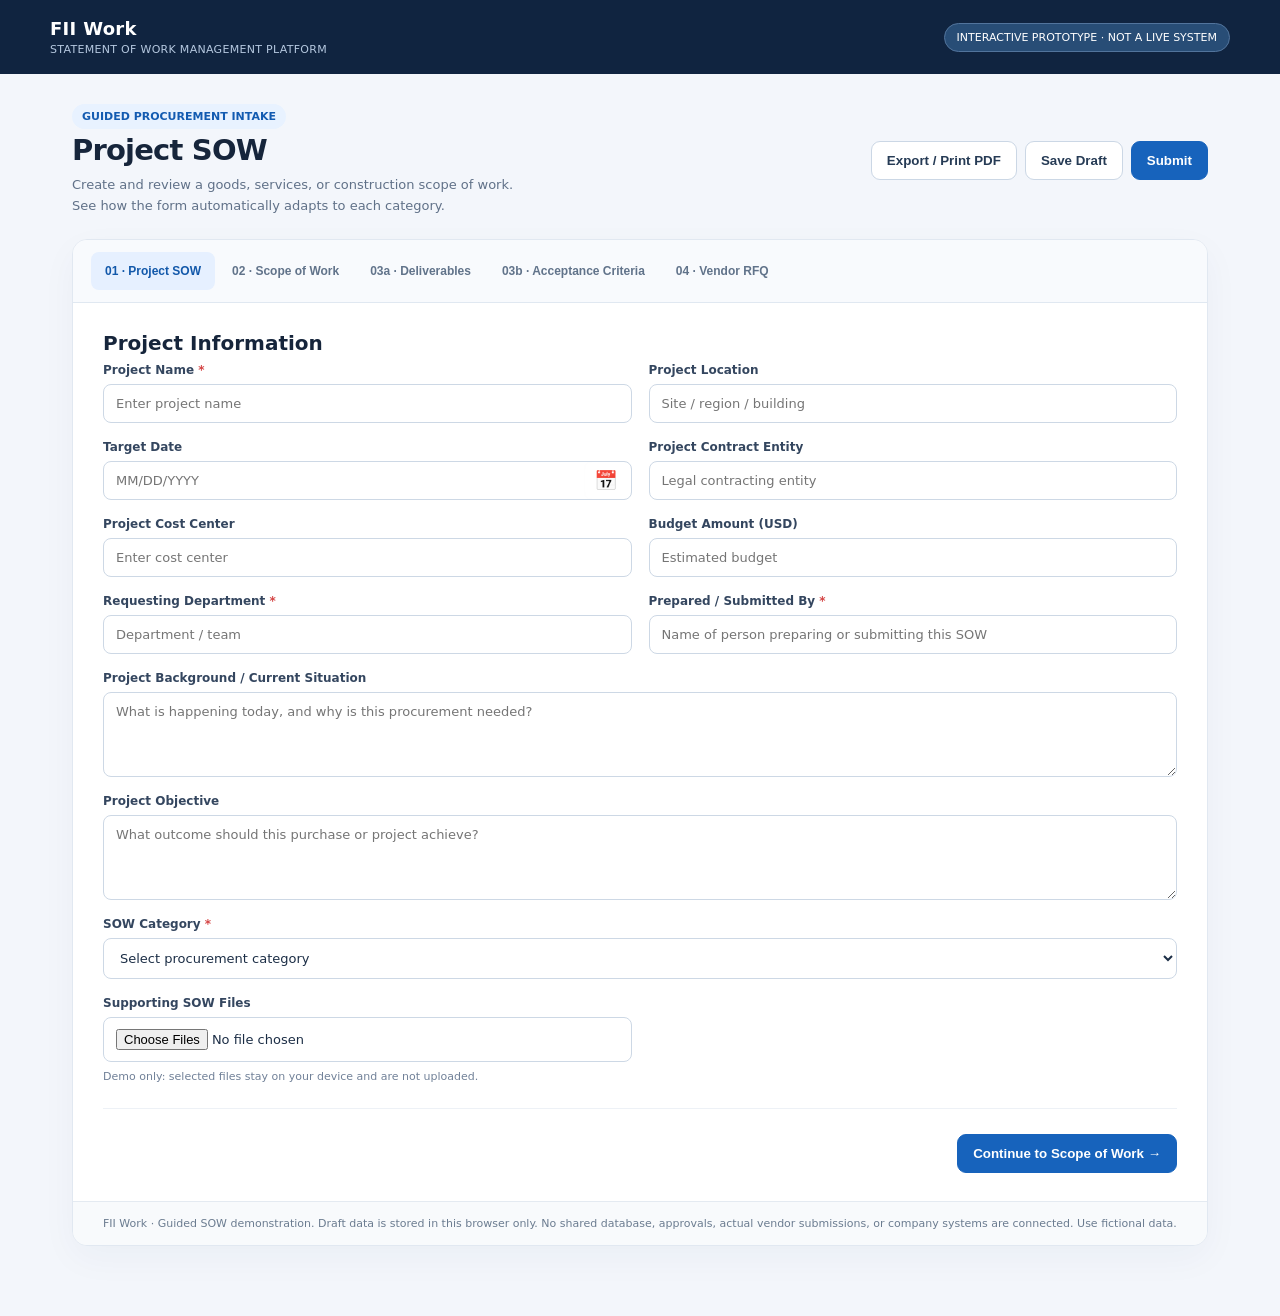
==== docs/index.html @ 01d59cff "Rename SOW Owner to Prepared / Submitted By and remove duplicate field" ====
<!DOCTYPE html>
<html lang="en"><head><meta charset="utf-8"/><meta content="width=device-width,initial-scale=1" name="viewport"/><title>FII Work · Guided Project SOW</title><style>
:root{font-family:Inter,ui-sans-serif,system-ui,-apple-system,Segoe UI,sans-serif;color:#16253b;background:#f3f6fb}*{box-sizing:border-box}body{margin:0}.top{background:#102440;color:white;padding:18px max(24px,calc((100vw - 1180px)/2));display:flex;justify-content:space-between;align-items:center;gap:15px}.brand{font-size:18px;font-weight:800;letter-spacing:.3px}.brand small{display:block;color:#b5c8df;font-size:11px;font-weight:500;margin-top:4px}.tag{font-size:11px;background:#284d76;border:1px solid #52749c;border-radius:30px;padding:7px 12px}.wrap{max-width:1180px;margin:auto;padding:30px 22px 70px}.hero{display:flex;justify-content:space-between;gap:20px;align-items:center;margin-bottom:22px}.hero h1{font-size:29px;letter-spacing:-.8px;margin:4px 0 8px}.muted{color:#607188;font-size:13px;line-height:1.6}.actions{display:flex;gap:8px;flex-wrap:wrap}.btn{border:1px solid #cbd7e5;background:white;color:#263b55;border-radius:9px;padding:11px 15px;font-weight:700;cursor:pointer}.btn.primary{background:#1763bc;color:white;border-color:#1763bc}.btn:hover{filter:brightness(.96)}.shell{background:white;border:1px solid #e1e8f1;border-radius:15px;box-shadow:0 12px 36px #203b5d0a;overflow:hidden}.tabs{display:flex;gap:3px;background:#f8fafd;border-bottom:1px solid #e0e8f1;padding:12px 18px;overflow-x:auto}.tab{white-space:nowrap;border:0;background:transparent;color:#61738a;border-radius:8px;padding:12px 14px;cursor:pointer;font-weight:700;font-size:12px}.tab.active{background:#e6f0ff;color:#1258aa}.page{padding:28px 30px;display:none}.page.active{display:block}.section{border-bottom:1px solid #edf1f6;padding-bottom:23px;margin-bottom:24px}.section:last-child{border:0;margin:0;padding:0}h2{font-size:20px;margin:0 0 8px}h3{font-size:15px;margin:0 0 16px}.grid{display:grid;grid-template-columns:repeat(2,minmax(0,1fr));gap:17px}.field{display:flex;flex-direction:column;gap:7px}.field.full{grid-column:1/-1}label{font-size:12px;font-weight:750;color:#34465f}input,select,textarea{width:100%;font:inherit;color:#1c2e46;background:white;border:1px solid #cdd8e5;border-radius:8px;padding:11px 12px;outline-color:#347ccf;font-size:13px}textarea{min-height:85px;resize:vertical}.hint{color:#718198;font-size:11px;line-height:1.5}.note{background:#eef5ff;border:1px solid #d7e7ff;border-radius:10px;padding:14px 16px;color:#345c88;font-size:12px;line-height:1.65}.categorybox{border:1px solid #dce7f3;border-radius:12px;padding:20px;background:#fbfdff;margin-top:20px}.pill{display:inline-block;color:#135bb1;background:#e8f2ff;border-radius:40px;padding:6px 10px;font-size:11px;font-weight:800}.question{padding:18px 0;border-bottom:1px solid #e9eef5}.question:last-child{border:0}.question-title{font-size:14px;font-weight:750;line-height:1.5;margin-bottom:8px}.question-num{display:inline-grid;place-items:center;background:#e8f2ff;color:#1260b8;border-radius:7px;width:27px;height:27px;margin-right:8px}.subquestions{margin-top:12px;padding:15px;background:#f1f7ff;border-left:3px solid #2877d0;border-radius:7px}.subquestions label{display:block;margin-bottom:8px}.split{display:grid;grid-template-columns:1fr 1fr;gap:20px}.check{display:flex;gap:9px;align-items:flex-start;font-size:13px;margin:11px 0}.check input{width:auto;margin:3px 0}.status{padding:11px 14px;background:#fff8e8;border:1px solid #f0dcac;border-radius:8px;color:#75561d;font-size:12px;margin-top:16px}.foot{padding:15px 30px;background:#f8fafc;border-top:1px solid #e4eaf1;color:#6b7c90;font-size:11px}.chip{display:inline-block;border:1px solid #dce6f1;background:#f8fbff;padding:8px 10px;border-radius:8px;font-size:12px;margin:4px 4px 4px 0}.table{width:100%;border-collapse:collapse;font-size:12px}.table td,.table th{border-bottom:1px solid #e8edf4;text-align:left;padding:12px}.table th{background:#f8fafc;color:#4c6079}.smallbtn{border:0;border-radius:7px;background:#e8f2ff;color:#185da9;padding:8px 11px;cursor:pointer;font-weight:700}.footerActions{display:flex;justify-content:flex-end;gap:10px;margin-top:25px}.required{color:#d44444}.empty{padding:30px;text-align:center;color:#7a889a;background:#f8fafc;border-radius:9px}.rfqitem{padding:12px;background:#f7f9fc;border:1px solid #e2eaf4;border-radius:8px;margin:10px 0}.progress{height:7px;border-radius:10px;background:#e9eef5;overflow:hidden;margin:13px 0}.progress div{height:100%;background:#2576ce;transition:width .25s}.alert{position:fixed;bottom:22px;right:22px;background:#142a47;color:white;border-radius:10px;padding:14px 18px;box-shadow:0 9px 30px #0003;display:none;z-index:9;font-size:13px;max-width:330px}@media(max-width:720px){.top{padding:15px 20px}.wrap{padding:20px 12px}.hero{display:block}.actions{margin-top:15px}.page{padding:22px 17px}.grid,.split{grid-template-columns:1fr}.field.full{grid-column:auto}.tabs{padding:8px}.hero h1{font-size:24px}}
.english-date{position:relative;width:100%}.english-date .date-display{padding-right:53px;cursor:pointer;background:#fff}.english-date>input[type="date"]{position:absolute;right:0;top:0;height:100%;width:48px;max-width:48px;opacity:.015;cursor:pointer;z-index:2;color:transparent}.english-date::after{content:"📅";pointer-events:none;position:absolute;right:14px;top:50%;transform:translateY(-50%);font-size:19px;z-index:1}
</style></head><body><header class="top"><div class="brand">FII Work <small>STATEMENT OF WORK MANAGEMENT PLATFORM</small></div><div class="tag">INTERACTIVE PROTOTYPE · NOT A LIVE SYSTEM</div></header><main class="wrap"><div class="hero"><div><div class="pill">GUIDED PROCUREMENT INTAKE</div><h1>Project SOW</h1><div class="muted">Create and review a goods, services, or construction scope of work.<br/>See how the form automatically adapts to each category.</div></div><div class="actions"><button class="btn" onclick="exportPDF()">Export / Print PDF</button><button class="btn" onclick="saveDraft()">Save Draft</button><button class="btn primary" onclick="submitDemo()">Submit</button></div></div><div class="shell"><nav class="tabs" id="tabs"><button class="tab active" data-tab="project">01 · Project SOW</button><button class="tab" data-tab="scope">02 · Scope of Work</button><button class="tab" data-tab="deliverables">03a · Deliverables</button><button class="tab" data-tab="acceptance">03b · Acceptance Criteria</button><button class="tab" data-tab="rfq">04 · Vendor RFQ</button></nav>
<section class="page active" id="project"><div class="section"><h2>Project Information</h2><div class="grid"><div class="field"><label>Project Name <span class="required">*</span></label><input data-save="" id="projectName" placeholder="Enter project name"/></div><div class="field"><label>Project Location</label><input data-save="" id="location" placeholder="Site / region / building"/></div><div class="field"><label>Target Date</label><div class="english-date"><input class="date-display" id="targetDateDisplay" type="text" placeholder="MM/DD/YYYY" readonly onclick="openEnglishDate('targetDate')" aria-label="Target date (MM/DD/YYYY)"/><input data-save="" id="targetDate" type="date" lang="en-US" aria-label="Choose target date" onchange="syncEnglishDates()" title="Choose date"/></div></div><div class="field"><label>Project Contract Entity</label><input data-save="" id="entity" placeholder="Legal contracting entity"/></div><div class="field"><label>Project Cost Center</label><input data-save="" id="costCenter" placeholder="Enter cost center"/></div><div class="field"><label>Budget Amount (USD)</label><input data-save="" id="budget" min="0" placeholder="Estimated budget" type="number"/></div><div class="field"><label>Requesting Department <span class="required">*</span></label><input data-save="" id="department" placeholder="Department / team"/></div><div class="field"><label>Prepared / Submitted By <span class="required">*</span></label><input data-save="" id="owner" placeholder="Name of person preparing or submitting this SOW"/></div><div class="field full"><label>Project Background / Current Situation</label><textarea data-save="" id="background" placeholder="What is happening today, and why is this procurement needed?"></textarea></div><div class="field full"><label>Project Objective</label><textarea data-save="" id="objective" placeholder="What outcome should this purchase or project achieve?"></textarea></div><div class="field full"><label>SOW Category <span class="required">*</span></label><select data-save="" id="category"><option value="">Select procurement category</option><option value="goods">Goods &amp; Equipment</option><option value="services">Services</option><option value="construction">Construction</option></select></div><div class="field"><label>Supporting SOW Files</label><input accept=".ppt,.pptx,.pdf,.doc,.docx,.xlsx,.png,.jpg" id="files" multiple="" type="file"/><div class="hint">Demo only: selected files stay on your device and are not uploaded.</div></div></div></div><div class="footerActions"><button class="btn primary" onclick="go('scope')">Continue to Scope of Work →</button></div></section>
<section class="page" id="scope"><h2>Scope of Work</h2><p class="muted">The requesting team defines technical and performance requirements. The form guides users based on the selected category.</p><div id="scopeContent"></div><div class="section" style="margin-top:25px"><h3>Additional Scope Details</h3><div class="grid"><div class="field full"><label>Work Description / Scope Summary</label><textarea data-save="" id="workDescription" placeholder="Summarize the requested work or product"></textarea></div><div class="field full"><label>Scope Exclusions</label><textarea data-save="" id="exclusions" placeholder="What is explicitly not included?"></textarea></div><div class="field"><label>Schedule / Key Milestones</label><textarea data-save="" id="milestones" placeholder="Target delivery or work milestones"></textarea></div><div class="field"><label>Dependencies &amp; Constraints</label><textarea data-save="" id="dependencies" placeholder="Site access, other vendors, shutdowns, lead times"></textarea></div></div></div><div class="footerActions"><button class="btn" onclick="go('project')">← Back</button><button class="btn primary" onclick="go('deliverables')">Continue to Deliverables →</button></div></section>
<section class="page" id="deliverables"><h2>Deliverables</h2><p class="muted">The deliverables automatically reflect the selected procurement category.</p><div id="deliverableContent"></div><div class="footerActions"><button class="btn" onclick="go('scope')">← Back</button><button class="btn primary" onclick="go('acceptance')">Continue to Acceptance Criteria →</button></div></section>
<section class="page" id="acceptance"><h2>Acceptance Criteria</h2><p class="muted">Define how FII will verify that the requested goods or work meet requirements.</p><div id="acceptanceContent"></div><div class="footerActions"><button class="btn" onclick="go('deliverables')">← Back</button><button class="btn primary" onclick="go('rfq')">Continue to Vendor RFQ →</button></div></section>
<section class="page" id="rfq"><h2>Vendor RFQ</h2><p class="muted">Procurement manages vendor questions and requesting-team responses. This is a local demonstration.</p><div class="grid"><div class="field"><label>Vendor / Company</label><input id="vendor" placeholder="Vendor name"/></div><div class="field"><label>RFQ Due Date</label><div class="english-date"><input class="date-display" id="rfqDateDisplay" type="text" placeholder="MM/DD/YYYY" readonly onclick="openEnglishDate('rfqDate')" aria-label="RFQ due date (MM/DD/YYYY)"/><input id="rfqDate" type="date" lang="en-US" aria-label="Choose RFQ due date" onchange="syncEnglishDates()" title="Choose date"/></div></div><div class="field"><label>Question Category</label><select id="rfqCategory"><option>Technical Scope</option><option>Schedule</option><option>Commercial</option><option>Compliance</option><option>Other</option></select></div><div class="field"><label>Related SOW Item</label><input id="rfqItem" placeholder="Reference / item number"/></div><div class="field full"><label>Vendor Question</label><textarea id="rfqQuestion" placeholder="Enter a sample vendor clarification question"></textarea></div></div><div class="footerActions"><button class="btn primary" onclick="addRFQ()">+ Add Vendor Question</button></div><h3 style="margin-top:30px">Vendor Questions &amp; Requesting Team Responses</h3><div class="empty" id="rfqList">No vendor questions added yet.</div></section><footer class="foot">FII Work · Guided SOW demonstration. Draft data is stored in this browser only. No shared database, approvals, actual vendor submissions, or company systems are connected. Use fictional data.</footer></div></main><div class="alert" id="toast"></div>
<script>
const T={
goods:{title:'Goods & Equipment',intro:'Product-specific details help Procurement compare equivalent quotations and avoid incompatible or incomplete purchases.',questions:[['What goods are required, including quantity, model/specifications, dimensions, capacity and intended use?','text','Example: electric golf cart, 4 seats, minimum operating range, charging requirements.'],['Must the goods be compatible with existing equipment, facilities or infrastructure?','yes','Identify existing systems, interfaces, dimensions, voltage, charging or connection requirements.'],['Are safety certifications, product standards or regulatory requirements applicable?','yes','Specify applicable standards or request review by EHS / Engineering. Do not assume a certification applies to every item.'],['Does the vendor need to provide delivery, unloading, installation, setup or user training?','yes','Clarify each party’s responsibilities, site access, utilities, packaging removal and training.'],['What warranty, spare parts, manuals, testing and product acceptance requirements apply?','text','Describe warranty period, support, inspection and any functional test.']],deliverables:['Itemized goods list with quantities and approved specifications','Product technical data sheets and applicable certifications','Delivery, installation and training documentation if included','Warranty, user manuals and spare-parts information','Goods receipt and inspection record'],accept:['Delivered quantity and model match approved purchase requirements','Goods are free from visible damage and meet technical specifications','Required certifications and documentation are provided','Installation or functional testing passes, if applicable','Warranty and support details are accepted by the owner']},
services:{title:'Services',intro:'Define what the service provider must do, where, how often, and how performance will be measured.',questions:[['What exact services, tasks, work locations and scope boundaries are required?','text','Define included tasks and excluded tasks to prevent later disputes.'],['What service frequency, working hours, staffing levels and response times are required?','text','For example: daily, weekly, emergency response within a defined number of hours.'],['Will vendor personnel work onsite or need access to restricted areas?','yes','Identify badging, orientation, safety training, supervision and site access requirements.'],['Are professional licenses, training, insurance or specialized qualifications required?','yes','Specify the relevant trade or service qualifications and who verifies compliance.'],['What KPIs, reports, service levels and acceptance measures will be used?','text','Examples: completion reports, response-time targets, quality checks and corrective-action deadlines.']],deliverables:['Service execution plan and staffing schedule','Completed service tasks and activity records','Required certificates, licenses and insurance evidence','Periodic performance / KPI reports','Final service completion or closeout report'],accept:['Services completed at agreed frequency and locations','Performance meets agreed SLA and quality requirements','Safety and access requirements are followed','Required records and reports are submitted','Deficiencies are corrected within agreed timelines']},
construction:{title:'Construction',intro:'Construction requires site, permitting, trade, safety, inspection and closeout information beyond a normal service request.',questions:[['What work is proposed, and what drawings, specifications, site conditions and trade scopes define it?','text','Include architectural, structural, MEP, fire protection, controls or low-voltage work as applicable.'],['Will this work require permits, plan review or inspections by the authority having jurisdiction?','yes','Identify permit type, jurisdiction, drawing responsibility, permit holder and inspection schedule.'],['Does the work involve electrical, mechanical, structural, plumbing or fire/life-safety systems?','yes','Identify affected systems, required licensed trades, design review and shutdown/commissioning needs.'],['Are there site safety risks, occupied areas, hazardous work, shutdowns or access restrictions?','yes','Describe EHS plan, work permits, lockout/tagout, hot work, working at height and coordination where applicable.'],['What milestones, change-control rules, inspections, testing and closeout deliverables are required?','text','Specify schedule, RFI/change order approvals, punch list, as-builts, warranties and commissioning.']],deliverables:['Approved drawings, specifications and permit documentation as applicable','Construction schedule, trade coordination and safety plans','Completed installation with inspection and test records','Punch-list resolution and commissioning documentation','As-built drawings, O&M manuals, warranties and final closeout'],accept:['Work conforms to approved drawings and contract scope','Required inspections and permits are closed as applicable','Functional tests and commissioning are completed where required','Punch-list items and deficiencies are resolved','Closeout documents, training and warranties are received']},
it:{title:'IT & Technology',intro:'IT requests should identify integration, cybersecurity, ownership and support obligations before vendor selection.',questions:[['What hardware, software or technical capabilities and performance specifications are required?','text','Include quantities, users, licensing model and compatibility.'],['Will the solution connect to FII systems, networks, identity services or existing hardware?','yes','List integration points, cabling, ports, infrastructure, device ownership and IT dependencies.'],['Will the vendor access, store, process or transmit company or personal data?','yes','Describe data types, access privileges, security review, retention and confidentiality.'],['Are subscriptions, cloud hosting, support SLAs or recurring costs involved?','yes','Define renewal terms, uptime, licensing, support response and exit requirements.'],['What deployment, testing, training, documentation and handover are required?','text','Include user acceptance testing, admin access transfer and support ownership.']],deliverables:['Technical design and product/license inventory','Approved integration and cybersecurity review artifacts where required','Installed and configured solution','Testing results and user/admin training','Support, warranty, credentials handover and documentation'],accept:['Technical functions and integrations pass agreed tests','Required security and access reviews are completed','Licenses and subscriptions are documented','Users and owners accept deployment and training','Support ownership and documentation are handed over']},
rental:{title:'Rental & Leasing',intro:'Rental requests must clarify use period, operating responsibility, insurance and return conditions.',questions:[['What equipment or facility is needed, including capacity, quantity and operating conditions?','text','Describe intended use, dimensions, load/capacity and site.'],['What rental start date, end date, delivery location and extension options are needed?','text','Identify duration, availability window and pickup requirements.'],['Will the rental require operators, permits, training or safety inspections?','yes','Identify operator qualification, inspections and equipment-specific site safety controls.'],['Who is responsible for transport, fuel/charging, maintenance, damage and insurance?','text','Assign each responsibility explicitly.'],['What are the acceptance, breakdown replacement, return and extra-charge conditions?','text','Specify equipment condition, service response and return inspection.']],deliverables:['Rental equipment schedule and condition report','Delivery and pickup records','Insurance and operator certifications where applicable','Maintenance and service documentation','Return inspection and final charge reconciliation'],accept:['Equipment arrives in agreed condition and capacity','Delivery and operating requirements are met','Required safety and insurance records are provided','Breakdowns are resolved per agreement','Return condition and charges are documented']},
maintenance:{title:'Facilities & Maintenance',intro:'Facilities work needs asset-specific tasks, site coordination, preventive maintenance and documentation.',questions:[['Which building systems, equipment and asset IDs are included in the maintenance scope?','text','Provide location, equipment model, serial number and current condition if available.'],['What maintenance tasks, frequencies and OEM instructions must be followed?','text','Define preventive, corrective and inspection requirements.'],['Will the work require shutdowns, regulated trades, permits or EHS controls?','yes','Identify required notifications, licensed trades, permits, LOTO and safety procedures.'],['What response time, emergency coverage, replacement parts and warranty obligations apply?','text','Define parts approval, call-out times and warranty impacts.'],['What reports, test results, asset updates and completion signoffs are required?','text','Include work orders, readings, photos, reports and acceptance by Facilities.']],deliverables:['Asset inventory and maintenance schedule','Completed work orders and maintenance logs','Required permits, certifications and safety records','Test results, equipment readings and parts documentation','Owner signoff and updated asset history'],accept:['Required maintenance tasks are completed','Equipment passes applicable operating checks','Required safety procedures are followed','Service reports and asset updates are submitted','Outstanding defects are tracked and resolved']}}
const $=id=>document.getElementById(id);let state={},rfqs=[];function esc(s){return String(s??'').replace(/[&<>"']/g,c=>({'&':'&amp;','<':'&lt;','>':'&gt;','"':'&quot;',"'":'&#39;'}[c]))}function key(){return $('category').value}function dataKey(section,i){return section+'_'+key()+'_'+i}function catInfo(){return T[key()]};function go(id){document.querySelectorAll('.tab').forEach(x=>x.classList.toggle('active',x.dataset.tab===id));document.querySelectorAll('.page').forEach(x=>x.classList.toggle('active',x.id===id));window.scrollTo({top:0,behavior:'smooth'});if(id==='scope')renderScope();if(id==='deliverables')renderLists('deliverables');if(id==='acceptance')renderLists('acceptance')};document.querySelectorAll('.tab').forEach(x=>x.addEventListener('click',()=>go(x.dataset.tab)));
function renderScope(){let t=catInfo();if(!t){$('scopeContent').innerHTML='<div class="empty">Select a SOW Category on the Project SOW tab to display the guided questionnaire.<br><br><button class="btn primary" onclick="go(\'project\')">Choose Category</button></div>';return}let html='<div class="categorybox"><h3 style="margin-top:12px">'+esc(t.title)+'</h3><div class="progress"><div id="questionProgress" style="width:0"></div></div>';t.questions.forEach((q,i)=>{let id=dataKey('q',i),a=state[id]||'';html+='<div class="question"><div class="question-title"><span class="question-num">'+(i+1)+'</span>'+esc(q[0])+' <span class="required">*</span></div><div class="hint" style="margin-bottom:10px">'+esc(q[2])+'</div>';if(q[1]==='yes'){html+='<select onchange="answer('+i+',this.value)"><option value="">Select an answer</option><option '+(a==='Yes'?'selected':'')+'>Yes</option><option '+(a==='No'?'selected':'')+'>No</option><option '+(a==='Not sure'?'selected':'')+'>Not sure</option></select><div class="subquestions" id="follow_'+i+'" style="display:'+(a==='Yes'||a==='Not sure'?'block':'none')+'"><label>'+(a==='Not sure'?'Who will confirm applicability, and by when?':'Please provide the specific requirements, applicable rules, responsible party and documents needed:')+'</label><textarea oninput="detail('+i+',this.value)" placeholder="Enter details or identify the owner who will confirm...">'+esc(state[dataKey('detail',i)]||'')+'</textarea></div>'}else{html+='<textarea oninput="answer('+i+',this.value)" placeholder="Enter your answer...">'+esc(a)+'</textarea>'}html+='</div>'});html+='</div><div class="status"><b>Compliance reminder:</b> Relevant rules depend on the work, location and applicable authority. This prototype prompts for review; it does not determine legal compliance or replace Engineering, EHS, IT, Legal or Procurement approval.</div>';$('scopeContent').innerHTML=html;progress()};function answer(i,v){state[dataKey('q',i)]=v;let f=$('follow_'+i);if(f){f.style.display=v==='Yes'||v==='Not sure'?'block':'none';let l=f.querySelector('label');l.textContent=v==='Not sure'?'Who will confirm applicability, and by when?':'Please provide the specific requirements, applicable rules, responsible party and documents needed:'}progress()}function detail(i,v){state[dataKey('detail',i)]=v}function progress(){let n=0;for(let i=0;i<5;i++)if((state[dataKey('q',i)]||'').trim())n++;if($('questionProgress'))$('questionProgress').style.width=(n*20)+'%';if($('questionCount'))$('questionCount').textContent=n+' of 5 questions completed'}function renderLists(section){let t=catInfo(),el=$(section==='deliverables'?'deliverableContent':'acceptanceContent');if(!t){el.innerHTML='<div class="empty">Select a SOW Category on the Project SOW tab first.</div>';return}let items=t[section],h='<div class="categorybox"><span class="pill">'+esc(t.title.toUpperCase())+'</span><h3 style="margin-top:14px">Suggested '+(section==='deliverables'?'Deliverables':'Acceptance Criteria')+'</h3><p class="muted">Review and tailor these prompts to the actual scope.</p>';items.forEach((v,i)=>{let id=dataKey(section,i);h+='<label class="check"><input type="checkbox" onchange="state[\''+id+'\']=this.checked" '+(state[id]?'checked':'')+'><span>'+esc(v)+'</span></label>'});h+='<div class="field" style="margin-top:20px"><label>Additional '+(section==='deliverables'?'Deliverables':'Acceptance Requirements')+'</label><textarea oninput="state[\''+section+'_extra_'+key()+'\']=this.value" placeholder="Add any project-specific details...">'+esc(state[section+'_extra_'+key()]||'')+'</textarea></div></div>';el.innerHTML=h}
function toast(s){let x=$('toast');x.textContent=s;x.style.display='block';clearTimeout(window.toastTimer);window.toastTimer=setTimeout(()=>x.style.display='none',4000)}function snapshot(){document.querySelectorAll('[data-save]').forEach(e=>state[e.id]=e.value);return {state,rfqs}}function saveDraft(){try{localStorage.setItem('fiiGuidedSowDemoV1',JSON.stringify(snapshot()));toast('Draft saved in this browser only.')}catch(e){toast('Browser storage unavailable. Your entries are still visible in this tab.')}}function submitDemo(){snapshot();let missing=['projectName','department','owner','category'].filter(id=>!$(id).value.trim());if(missing.length){toast('Complete Project Name, Department, Prepared / Submitted By, and Category before submitting.');go('project');return}let n=0;for(let i=0;i<5;i++)if((state[dataKey('q',i)]||'').trim())n++;if(n<5){toast('Please complete all five guided category questions first.');go('scope');return}saveDraft();toast('Demo submission recorded locally. No request was sent to Procurement.');let hist=JSON.parse(localStorage.getItem('fiiGuidedSowHistory')||'[]');hist.push({project:$('projectName').value,owner:$('owner').value,category:key(),date:new Date().toLocaleString()});localStorage.setItem('fiiGuidedSowHistory',JSON.stringify(hist))}function exportPDF(){window.print()}function addRFQ(){let q=$('rfqQuestion').value.trim();if(!q){toast('Enter a vendor question first.');return}rfqs.push({vendor:$('vendor').value,category:$('rfqCategory').value,item:$('rfqItem').value,q,reply:''});$('rfqQuestion').value='';renderRFQ();toast('Sample vendor question added locally.')}function renderRFQ(){let el=$('rfqList');if(!rfqs.length){el.className='empty';el.textContent='No vendor questions added yet.';return}el.className='';el.innerHTML=rfqs.map((r,i)=>'<div class="rfqitem"><b>'+esc(r.vendor||'Vendor')+'</b> · '+esc(r.category)+' · '+esc(r.item)+'<p>'+esc(r.q)+'</p><label>Requesting Team Response</label><textarea oninput="rfqs['+i+'].reply=this.value" placeholder="Enter response...">'+esc(r.reply)+'</textarea></div>').join('')};$('category').addEventListener('change',()=>{snapshot();renderScope();renderLists('deliverables');renderLists('acceptance');toast('Form updated: '+(catInfo()?.title||'Choose a category'))});try{let old=JSON.parse(localStorage.getItem('fiiGuidedSowDemoV1')||'null');if(old){state=old.state||{};rfqs=old.rfqs||[];document.querySelectorAll('[data-save]').forEach(e=>{if(state[e.id]!==undefined)e.value=state[e.id]});renderRFQ()}}catch(e){}if (!['','goods','services','construction'].includes($('category').value)) $('category').value='';renderScope();renderLists('deliverables');renderLists('acceptance');
</script><script>
// Display the guided category questionnaire immediately beneath SOW Category.
(function(){
  const category = document.getElementById('category');
  const questionnaire = document.getElementById('scopeContent');
  const categoryField = category && category.closest('.field');
  if (!categoryField || !questionnaire) return;
  const section = document.createElement('div');
  section.className = 'field full';
  section.id = 'guidedQuestionsInline';
  section.style.cssText = 'margin-top:18px;padding:20px;border:2px solid #d7e7f5;border-radius:14px;background:#f8fbff';
  section.innerHTML = '';
  categoryField.insertAdjacentElement('afterend',section);
  section.appendChild(questionnaire);
  const toggleInline=()=>{section.style.display=category.value?'block':'none'};category.addEventListener('change',toggleInline);toggleInline();
  const scopePage = document.getElementById('scope');
  if (scopePage) {
    const msg = document.createElement('div');
    msg.className = 'note';
    msg.innerHTML = '<b>Category-specific questions are now on the Project SOW tab, directly below SOW Category.</b> Complete them there, then use this tab for additional scope details. <button class="btn" type="button" onclick="go(\'project\')" style="margin-left:10px">Go to Category Questions</button>';
    scopePage.insertBefore(msg,scopePage.querySelector('.section'));
  }
  const oldSubmit = window.submitDemo;
  window.submitDemo = function(){
    let count=0;for(let i=0;i<5;i++)if((state[dataKey('q',i)]||'').trim())count++;
    if(category.value && count<5){go('project');document.getElementById('guidedQuestionsInline').scrollIntoView({behavior:'smooth',block:'start'});toast('Complete the five category-specific questions before submitting.');return;}
    oldSubmit();
  };
})();
</script><style>@media print{.top,.actions,.tabs,.footerActions,.foot,.alert{display:none!important}.wrap{padding:0}.shell{border:0;box-shadow:none}.page{display:block!important;page-break-before:always}.page:first-of-type{page-break-before:auto}.categorybox{break-inside:avoid}body{background:white}}</style><style>
#guidedDeepDive{margin:18px 0;padding:22px;border:2px solid #2c76c8;border-radius:12px;background:#f5faff}
#guidedDeepDive h3{margin:0 0 8px;font-size:19px;color:#174e91}
#guidedDeepDive .deepq{padding:13px 0;border-bottom:1px solid #dce8f6}
#guidedDeepDive .deepq:last-child{border:0}
#guidedDeepDive label{display:block;margin-bottom:8px;font-size:13px}
#guidedDeepDive .highlight{background:#e3f0ff;padding:10px;border-radius:7px;margin:12px 0;font-size:12px}
</style><script>
(function(){
const kinds={
 goods:{label:'What kind of goods are you buying?',opts:['Equipment / machinery','Furniture / fixtures','Vehicles / golf carts','Parts / materials','Other goods'],questions:{
 'Equipment / machinery':['What are the required operating capacity, dimensions, voltage and power connections?','What existing machines or production systems must it work with?','Who will unload, install, test and commission the equipment?','What safety certification, guarding or operator training is needed?','What spare parts, warranty and service response are required?'],
 'Furniture / fixtures':['How many units, and what are the dimensions, finish and materials?','Is a floor plan, layout approval or ADA clearance review needed?','Will the vendor assemble, anchor or install the furniture?','Are power/data connections or other building interfaces required?','What delivery, damage inspection and warranty requirements apply?'],
 'Vehicles / golf carts':['How many vehicles and how many passengers per vehicle?','What load capacity, operating range and maximum speed are needed?','Electric or gas, and what charging/fueling infrastructure exists?','Where will the vehicles operate and what safety equipment is required?','What warranty, maintenance, delivery and training are required?'],
 'Parts / materials':['What part numbers, grades, quantities and units of measure are required?','Are approved manufacturers or equivalent substitutions allowed?','What compatibility or dimensional tolerances must be met?','Are material test reports or product certifications needed?','What lead time, packaging, delivery and inspection criteria apply?'],
 'Other goods':['What are the exact product specifications and quantities?','Are approved brands or equivalents permitted?','Are there installation, power or compatibility requirements?','Which certifications or safety standards may apply?','How will the goods be delivered, inspected and accepted?']
 }},
 services:{label:'What type of service is required?',opts:['Cleaning / janitorial','Inspection / testing','Security / staffing','Consulting / design','Other services'],questions:{
 'Cleaning / janitorial':['What areas and square footage are included?','What daily, weekly and periodic cleaning tasks are required?','Who provides supplies, equipment and consumables?','What site access, chemical safety and waste handling rules apply?','How will cleaning quality, missed tasks and rework be measured?'],
 'Inspection / testing':['What systems, assets or locations need inspection?','What test method, standard and pass/fail criteria apply?','What licenses, calibration or third-party accreditation are required?','Are shutdowns, escorts or site safety procedures needed?','What signed reports, deficiencies and retest obligations are required?'],
 'Security / staffing':['What posts, shifts, headcount and coverage hours are needed?','What qualifications, background checks and training are required?','What access control, incident reporting and escalation rules apply?','How will absences, replacement staffing and overtime be handled?','What service KPIs, logs and supervisor reviews are required?'],
 'Consulting / design':['What exact deliverables and file formats must be produced?','What qualifications and relevant experience are required?','What milestones, review cycles and revision limits apply?','Who approves the work and owns the final documents?','What confidentiality, professional insurance and acceptance rules apply?'],
 'Other services':['What tasks and exclusions define the service scope?','Where, when and how frequently must work occur?','What staff qualifications, tools and materials are required?','What permits, site rules, insurance or safety requirements apply?','What measurable service outcomes and acceptance criteria apply?']
 }},
 construction:{label:'What type of construction work is planned?',opts:['Electrical','Mechanical / HVAC','Fire protection / life safety','Architectural / renovation','Civil / structural','General construction'],questions:{
 'Electrical':['What voltage, amperage, phase, load and equipment connections are required?','Are panel schedules, load calculations and one-line drawings available?','Are shutdowns, lockout/tagout or temporary power required?','Who is responsible for electrical permits, licensed work and inspections?','What testing, labeling, as-builts and commissioning are required?'],
 'Mechanical / HVAC':['What equipment capacities, schedules and design drawings apply?','What duct, piping, controls, electrical and structural interfaces are required?','Will existing HVAC systems need shutdown or temporary conditioning?','Who obtains permits and coordinates required inspections?','What TAB, startup, functional testing and O&M documents are required?'],
 'Fire protection / life safety':['Will sprinkler, fire alarm, egress or smoke-control systems be modified?','What approved plans and authority/fire marshal reviews are required?','Are impairments, fire watch or occupant notifications required?','Which licensed contractor and inspection/testing agency are responsible?','What acceptance testing, record drawings and final approvals are required?'],
 'Architectural / renovation':['Which rooms and existing conditions are affected?','Are demolition, partitions, doors, ceilings or finishes included?','Are ADA/accessibility, egress or occupancy changes involved?','Who provides permit drawings, inspections and dust/noise controls?','What finish samples, punch list and as-built documentation are required?'],
 'Civil / structural':['What survey, geotechnical or structural drawings define the work?','Will excavation, foundations, trenching or load-bearing elements change?','Are utility locates, shoring or environmental controls required?','Which permits, engineering approvals and inspections are needed?','What compaction, concrete, structural testing and closeout records are required?'],
 'General construction':['What drawings, specifications and scope boundaries define the work?','Which trades, subcontractors and licensed contractors are required?','What permits, inspections, safety plans and site constraints apply?','What milestones, shutdowns and change-order approvals are needed?','What testing, punch list, warranties, as-builts and commissioning are required?']
 }},
 it:{label:'What IT work is involved?',opts:['Software / cloud','Network / cabling','Hardware / devices'],questions:{'Software / cloud':['What users, functions and licensing are needed?','Will FII data be stored, accessed or processed?','What identity, security and privacy reviews are needed?','What integrations, uptime and support SLAs are required?','What testing, training and exit/data export obligations apply?'],'Network / cabling':['What endpoints, cable types, quantities and pathways are needed?','What switches, ports, PoE, racks and power are required?','Who supplies and installs conduit, cable, terminations and labels?','What IT/security access approvals and site rules apply?','What certification tests and as-built records are required?'],'Hardware / devices':['What model, quantity and performance are required?','What network, power and compatibility constraints exist?','Who will configure, deploy and inventory devices?','What security and warranty requirements apply?','What acceptance testing and user handover are required?']}},
 rental:{label:'What is being rented?',opts:['Equipment rental','Vehicle rental','Temporary facilities'],questions:{'Equipment rental':['What equipment capacity and quantity are needed?','What are the start/end dates and operating hours?','Who provides operators, delivery and pickup?','Who pays for maintenance, damage and insurance?','What inspection and return conditions apply?'],'Vehicle rental':['What vehicle type, number and capacity are needed?','Who may drive and where may it operate?','What are the dates, mileage and fuel/charging terms?','What insurance, damage and roadside assistance apply?','What pickup, return and extension terms apply?'],'Temporary facilities':['What size, occupancy and utility connections are required?','What dates, site preparation and placement are needed?','Are permits, ADA, fire and sanitation reviews applicable?','Who maintains the units and utilities?','What removal and site restoration are required?']}},
 maintenance:{label:'What maintenance is required?',opts:['Preventive maintenance','Corrective repair','Building systems maintenance'],questions:{'Preventive maintenance':['Which asset IDs and equipment models are covered?','What OEM tasks and service intervals apply?','What parts, consumables and tools are included?','What site access and shutdown coordination are needed?','What reports, tests and performance measures are required?'],'Corrective repair':['What is the asset failure and current condition?','What diagnosis and repair scope is expected?','What response time, parts and labor are included?','What safety, permit or shutdown requirements apply?','What testing, warranty and return-to-service proof are required?'],'Building systems maintenance':['What building systems and locations are included?','What inspection and service frequency applies?','What trade licensing and regulatory requirements apply?','What emergency response and shutdown rules are needed?','What records, deficiency notices and acceptance tests are required?']}}
};
const category=document.getElementById('category');const inline=document.getElementById('guidedQuestionsInline');if(!category||!inline)return;
const panel=document.createElement('div');panel.id='guidedDeepDive';inline.insertAdjacentElement('afterend',panel);
function render(){let key=category.value,config=kinds[key];if(!config){panel.innerHTML='';panel.style.display='none';return}panel.style.display='block';let previous=panel.querySelector('select')?.value;let selected=config.opts.includes(previous)?previous:config.opts[0];let html='<h3>'+config.label+'</h3><select id="workType" aria-label="Specific procurement type">'+config.opts.map(o=>'<option '+(o===selected?'selected':'')+'>'+o+'</option>').join('')+'</select><div id="deepQuestions"></div>';panel.innerHTML=html;document.getElementById('workType').addEventListener('change',drawQuestions);drawQuestions()}
function drawQuestions(){const c=kinds[category.value],v=document.getElementById('workType').value,questions=c.questions[v];document.getElementById('deepQuestions').innerHTML=''+questions.map((q,i)=>'<div class="deepq"><label>'+(i+1)+'. '+q+' <span class="required">*</span></label><textarea placeholder="Enter your answer here..." data-specific="'+i+'"></textarea></div>').join('')}
category.addEventListener('change',render);render();
})();
</script><script>
function formatEnglishDate(iso){if(!/^\d{4}-\d{2}-\d{2}$/.test(iso||''))return '';const [y,m,d]=iso.split('-');return m+'/'+d+'/'+y;}
function syncEnglishDates(){for(const id of ['targetDate','rfqDate']){const input=document.getElementById(id),display=document.getElementById(id+'Display');if(input&&display)display.value=formatEnglishDate(input.value);}}
function openEnglishDate(id){const input=document.getElementById(id);if(!input)return;try{if(typeof input.showPicker==='function')input.showPicker();else input.focus();}catch(e){input.focus();}}
syncEnglishDates();
</script></body></html>
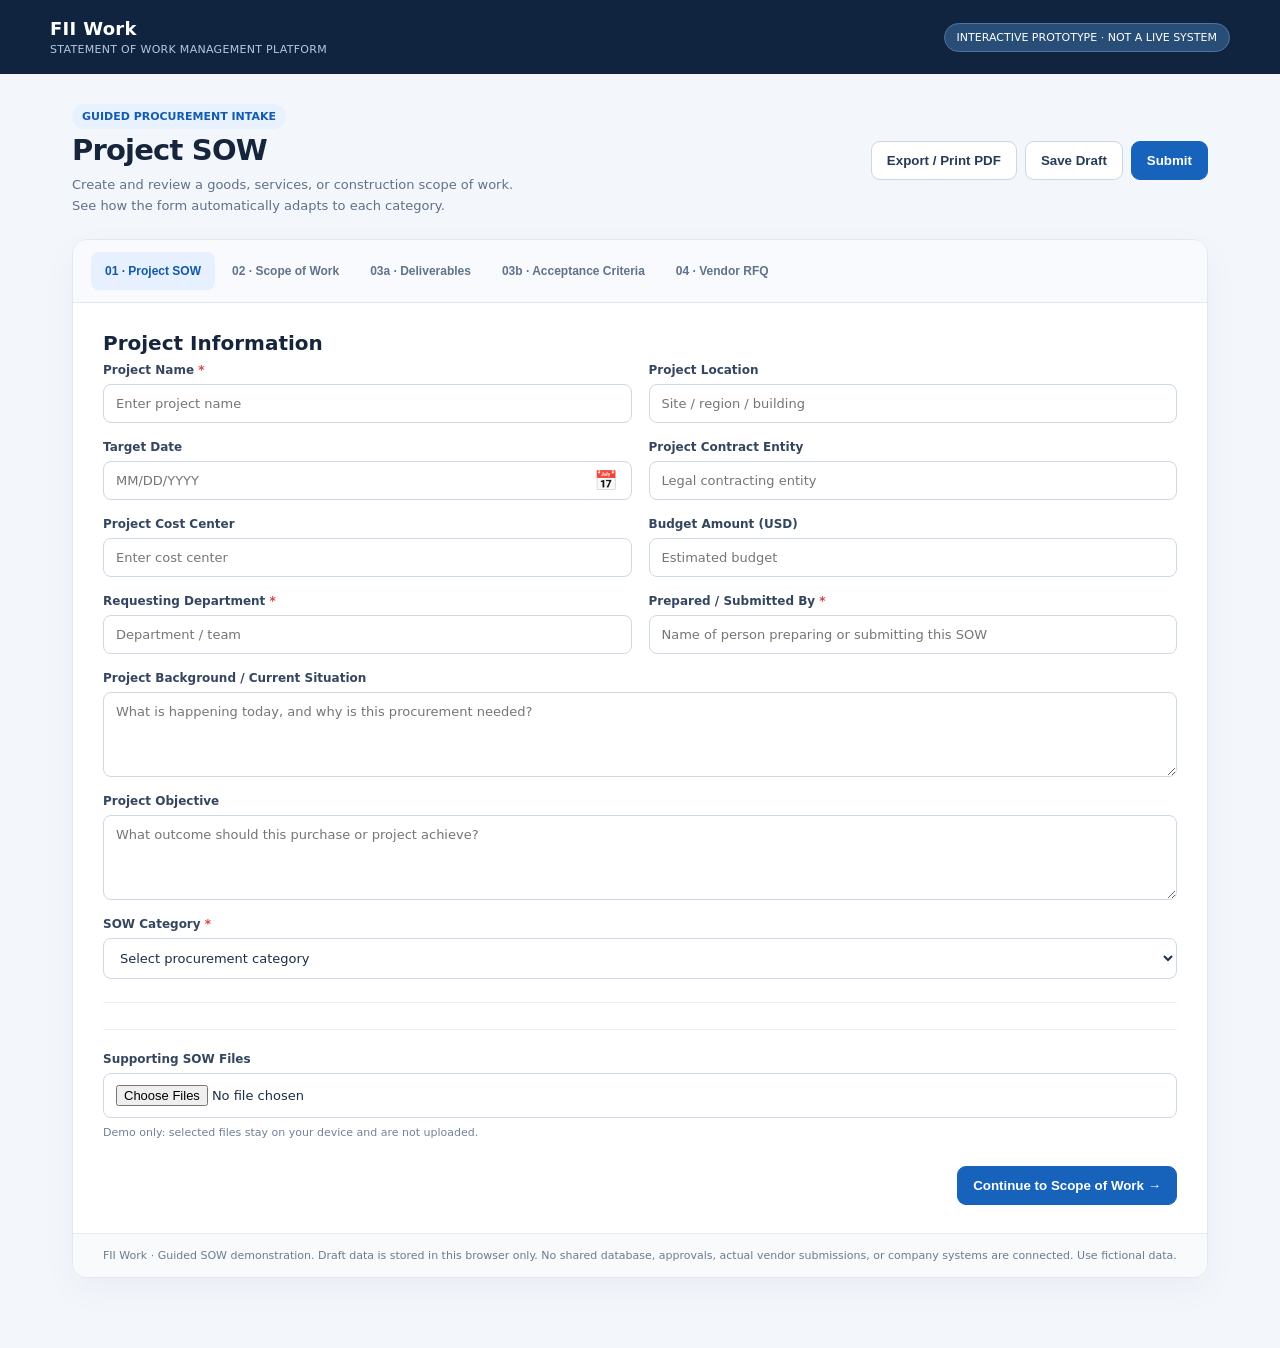
==== commit f3f67e6c: "Move SOW file upload to bottom and expand guided questions to full width" ====
--- a/docs/index.html
+++ b/docs/index.html
@@ -3,7 +3,7 @@
 :root{font-family:Inter,ui-sans-serif,system-ui,-apple-system,Segoe UI,sans-serif;color:#16253b;background:#f3f6fb}*{box-sizing:border-box}body{margin:0}.top{background:#102440;color:white;padding:18px max(24px,calc((100vw - 1180px)/2));display:flex;justify-content:space-between;align-items:center;gap:15px}.brand{font-size:18px;font-weight:800;letter-spacing:.3px}.brand small{display:block;color:#b5c8df;font-size:11px;font-weight:500;margin-top:4px}.tag{font-size:11px;background:#284d76;border:1px solid #52749c;border-radius:30px;padding:7px 12px}.wrap{max-width:1180px;margin:auto;padding:30px 22px 70px}.hero{display:flex;justify-content:space-between;gap:20px;align-items:center;margin-bottom:22px}.hero h1{font-size:29px;letter-spacing:-.8px;margin:4px 0 8px}.muted{color:#607188;font-size:13px;line-height:1.6}.actions{display:flex;gap:8px;flex-wrap:wrap}.btn{border:1px solid #cbd7e5;background:white;color:#263b55;border-radius:9px;padding:11px 15px;font-weight:700;cursor:pointer}.btn.primary{background:#1763bc;color:white;border-color:#1763bc}.btn:hover{filter:brightness(.96)}.shell{background:white;border:1px solid #e1e8f1;border-radius:15px;box-shadow:0 12px 36px #203b5d0a;overflow:hidden}.tabs{display:flex;gap:3px;background:#f8fafd;border-bottom:1px solid #e0e8f1;padding:12px 18px;overflow-x:auto}.tab{white-space:nowrap;border:0;background:transparent;color:#61738a;border-radius:8px;padding:12px 14px;cursor:pointer;font-weight:700;font-size:12px}.tab.active{background:#e6f0ff;color:#1258aa}.page{padding:28px 30px;display:none}.page.active{display:block}.section{border-bottom:1px solid #edf1f6;padding-bottom:23px;margin-bottom:24px}.section:last-child{border:0;margin:0;padding:0}h2{font-size:20px;margin:0 0 8px}h3{font-size:15px;margin:0 0 16px}.grid{display:grid;grid-template-columns:repeat(2,minmax(0,1fr));gap:17px}.field{display:flex;flex-direction:column;gap:7px}.field.full{grid-column:1/-1}label{font-size:12px;font-weight:750;color:#34465f}input,select,textarea{width:100%;font:inherit;color:#1c2e46;background:white;border:1px solid #cdd8e5;border-radius:8px;padding:11px 12px;outline-color:#347ccf;font-size:13px}textarea{min-height:85px;resize:vertical}.hint{color:#718198;font-size:11px;line-height:1.5}.note{background:#eef5ff;border:1px solid #d7e7ff;border-radius:10px;padding:14px 16px;color:#345c88;font-size:12px;line-height:1.65}.categorybox{border:1px solid #dce7f3;border-radius:12px;padding:20px;background:#fbfdff;margin-top:20px}.pill{display:inline-block;color:#135bb1;background:#e8f2ff;border-radius:40px;padding:6px 10px;font-size:11px;font-weight:800}.question{padding:18px 0;border-bottom:1px solid #e9eef5}.question:last-child{border:0}.question-title{font-size:14px;font-weight:750;line-height:1.5;margin-bottom:8px}.question-num{display:inline-grid;place-items:center;background:#e8f2ff;color:#1260b8;border-radius:7px;width:27px;height:27px;margin-right:8px}.subquestions{margin-top:12px;padding:15px;background:#f1f7ff;border-left:3px solid #2877d0;border-radius:7px}.subquestions label{display:block;margin-bottom:8px}.split{display:grid;grid-template-columns:1fr 1fr;gap:20px}.check{display:flex;gap:9px;align-items:flex-start;font-size:13px;margin:11px 0}.check input{width:auto;margin:3px 0}.status{padding:11px 14px;background:#fff8e8;border:1px solid #f0dcac;border-radius:8px;color:#75561d;font-size:12px;margin-top:16px}.foot{padding:15px 30px;background:#f8fafc;border-top:1px solid #e4eaf1;color:#6b7c90;font-size:11px}.chip{display:inline-block;border:1px solid #dce6f1;background:#f8fbff;padding:8px 10px;border-radius:8px;font-size:12px;margin:4px 4px 4px 0}.table{width:100%;border-collapse:collapse;font-size:12px}.table td,.table th{border-bottom:1px solid #e8edf4;text-align:left;padding:12px}.table th{background:#f8fafc;color:#4c6079}.smallbtn{border:0;border-radius:7px;background:#e8f2ff;color:#185da9;padding:8px 11px;cursor:pointer;font-weight:700}.footerActions{display:flex;justify-content:flex-end;gap:10px;margin-top:25px}.required{color:#d44444}.empty{padding:30px;text-align:center;color:#7a889a;background:#f8fafc;border-radius:9px}.rfqitem{padding:12px;background:#f7f9fc;border:1px solid #e2eaf4;border-radius:8px;margin:10px 0}.progress{height:7px;border-radius:10px;background:#e9eef5;overflow:hidden;margin:13px 0}.progress div{height:100%;background:#2576ce;transition:width .25s}.alert{position:fixed;bottom:22px;right:22px;background:#142a47;color:white;border-radius:10px;padding:14px 18px;box-shadow:0 9px 30px #0003;display:none;z-index:9;font-size:13px;max-width:330px}@media(max-width:720px){.top{padding:15px 20px}.wrap{padding:20px 12px}.hero{display:block}.actions{margin-top:15px}.page{padding:22px 17px}.grid,.split{grid-template-columns:1fr}.field.full{grid-column:auto}.tabs{padding:8px}.hero h1{font-size:24px}}
 .english-date{position:relative;width:100%}.english-date .date-display{padding-right:53px;cursor:pointer;background:#fff}.english-date>input[type="date"]{position:absolute;right:0;top:0;height:100%;width:48px;max-width:48px;opacity:.015;cursor:pointer;z-index:2;color:transparent}.english-date::after{content:"📅";pointer-events:none;position:absolute;right:14px;top:50%;transform:translateY(-50%);font-size:19px;z-index:1}
 </style></head><body><header class="top"><div class="brand">FII Work <small>STATEMENT OF WORK MANAGEMENT PLATFORM</small></div><div class="tag">INTERACTIVE PROTOTYPE · NOT A LIVE SYSTEM</div></header><main class="wrap"><div class="hero"><div><div class="pill">GUIDED PROCUREMENT INTAKE</div><h1>Project SOW</h1><div class="muted">Create and review a goods, services, or construction scope of work.<br/>See how the form automatically adapts to each category.</div></div><div class="actions"><button class="btn" onclick="exportPDF()">Export / Print PDF</button><button class="btn" onclick="saveDraft()">Save Draft</button><button class="btn primary" onclick="submitDemo()">Submit</button></div></div><div class="shell"><nav class="tabs" id="tabs"><button class="tab active" data-tab="project">01 · Project SOW</button><button class="tab" data-tab="scope">02 · Scope of Work</button><button class="tab" data-tab="deliverables">03a · Deliverables</button><button class="tab" data-tab="acceptance">03b · Acceptance Criteria</button><button class="tab" data-tab="rfq">04 · Vendor RFQ</button></nav>
-<section class="page active" id="project"><div class="section"><h2>Project Information</h2><div class="grid"><div class="field"><label>Project Name <span class="required">*</span></label><input data-save="" id="projectName" placeholder="Enter project name"/></div><div class="field"><label>Project Location</label><input data-save="" id="location" placeholder="Site / region / building"/></div><div class="field"><label>Target Date</label><div class="english-date"><input class="date-display" id="targetDateDisplay" type="text" placeholder="MM/DD/YYYY" readonly onclick="openEnglishDate('targetDate')" aria-label="Target date (MM/DD/YYYY)"/><input data-save="" id="targetDate" type="date" lang="en-US" aria-label="Choose target date" onchange="syncEnglishDates()" title="Choose date"/></div></div><div class="field"><label>Project Contract Entity</label><input data-save="" id="entity" placeholder="Legal contracting entity"/></div><div class="field"><label>Project Cost Center</label><input data-save="" id="costCenter" placeholder="Enter cost center"/></div><div class="field"><label>Budget Amount (USD)</label><input data-save="" id="budget" min="0" placeholder="Estimated budget" type="number"/></div><div class="field"><label>Requesting Department <span class="required">*</span></label><input data-save="" id="department" placeholder="Department / team"/></div><div class="field"><label>Prepared / Submitted By <span class="required">*</span></label><input data-save="" id="owner" placeholder="Name of person preparing or submitting this SOW"/></div><div class="field full"><label>Project Background / Current Situation</label><textarea data-save="" id="background" placeholder="What is happening today, and why is this procurement needed?"></textarea></div><div class="field full"><label>Project Objective</label><textarea data-save="" id="objective" placeholder="What outcome should this purchase or project achieve?"></textarea></div><div class="field full"><label>SOW Category <span class="required">*</span></label><select data-save="" id="category"><option value="">Select procurement category</option><option value="goods">Goods &amp; Equipment</option><option value="services">Services</option><option value="construction">Construction</option></select></div><div class="field"><label>Supporting SOW Files</label><input accept=".ppt,.pptx,.pdf,.doc,.docx,.xlsx,.png,.jpg" id="files" multiple="" type="file"/><div class="hint">Demo only: selected files stay on your device and are not uploaded.</div></div></div></div><div class="footerActions"><button class="btn primary" onclick="go('scope')">Continue to Scope of Work →</button></div></section>
+<section class="page active" id="project"><div class="section"><h2>Project Information</h2><div class="grid"><div class="field"><label>Project Name <span class="required">*</span></label><input data-save="" id="projectName" placeholder="Enter project name"/></div><div class="field"><label>Project Location</label><input data-save="" id="location" placeholder="Site / region / building"/></div><div class="field"><label>Target Date</label><div class="english-date"><input class="date-display" id="targetDateDisplay" type="text" placeholder="MM/DD/YYYY" readonly onclick="openEnglishDate('targetDate')" aria-label="Target date (MM/DD/YYYY)"/><input data-save="" id="targetDate" type="date" lang="en-US" aria-label="Choose target date" onchange="syncEnglishDates()" title="Choose date"/></div></div><div class="field"><label>Project Contract Entity</label><input data-save="" id="entity" placeholder="Legal contracting entity"/></div><div class="field"><label>Project Cost Center</label><input data-save="" id="costCenter" placeholder="Enter cost center"/></div><div class="field"><label>Budget Amount (USD)</label><input data-save="" id="budget" min="0" placeholder="Estimated budget" type="number"/></div><div class="field"><label>Requesting Department <span class="required">*</span></label><input data-save="" id="department" placeholder="Department / team"/></div><div class="field"><label>Prepared / Submitted By <span class="required">*</span></label><input data-save="" id="owner" placeholder="Name of person preparing or submitting this SOW"/></div><div class="field full"><label>Project Background / Current Situation</label><textarea data-save="" id="background" placeholder="What is happening today, and why is this procurement needed?"></textarea></div><div class="field full"><label>Project Objective</label><textarea data-save="" id="objective" placeholder="What outcome should this purchase or project achieve?"></textarea></div><div class="field full"><label>SOW Category <span class="required">*</span></label><select data-save="" id="category"><option value="">Select procurement category</option><option value="goods">Goods &amp; Equipment</option><option value="services">Services</option><option value="construction">Construction</option></select></div></div></div><div class="field" id="sowUploadsAtEnd" style="width:100%;margin-top:26px;padding-top:22px;border-top:1px solid #edf1f6"><label>Supporting SOW Files</label><input accept=".ppt,.pptx,.pdf,.doc,.docx,.xlsx,.png,.jpg" id="files" multiple="" type="file"/><div class="hint">Demo only: selected files stay on your device and are not uploaded.</div></div><div class="footerActions"><button class="btn primary" onclick="go('scope')">Continue to Scope of Work →</button></div></section>
 <section class="page" id="scope"><h2>Scope of Work</h2><p class="muted">The requesting team defines technical and performance requirements. The form guides users based on the selected category.</p><div id="scopeContent"></div><div class="section" style="margin-top:25px"><h3>Additional Scope Details</h3><div class="grid"><div class="field full"><label>Work Description / Scope Summary</label><textarea data-save="" id="workDescription" placeholder="Summarize the requested work or product"></textarea></div><div class="field full"><label>Scope Exclusions</label><textarea data-save="" id="exclusions" placeholder="What is explicitly not included?"></textarea></div><div class="field"><label>Schedule / Key Milestones</label><textarea data-save="" id="milestones" placeholder="Target delivery or work milestones"></textarea></div><div class="field"><label>Dependencies &amp; Constraints</label><textarea data-save="" id="dependencies" placeholder="Site access, other vendors, shutdowns, lead times"></textarea></div></div></div><div class="footerActions"><button class="btn" onclick="go('project')">← Back</button><button class="btn primary" onclick="go('deliverables')">Continue to Deliverables →</button></div></section>
 <section class="page" id="deliverables"><h2>Deliverables</h2><p class="muted">The deliverables automatically reflect the selected procurement category.</p><div id="deliverableContent"></div><div class="footerActions"><button class="btn" onclick="go('scope')">← Back</button><button class="btn primary" onclick="go('acceptance')">Continue to Acceptance Criteria →</button></div></section>
 <section class="page" id="acceptance"><h2>Acceptance Criteria</h2><p class="muted">Define how FII will verify that the requested goods or work meet requirements.</p><div id="acceptanceContent"></div><div class="footerActions"><button class="btn" onclick="go('deliverables')">← Back</button><button class="btn primary" onclick="go('rfq')">Continue to Vendor RFQ →</button></div></section>
@@ -49,7 +49,7 @@
   };
 })();
 </script><style>@media print{.top,.actions,.tabs,.footerActions,.foot,.alert{display:none!important}.wrap{padding:0}.shell{border:0;box-shadow:none}.page{display:block!important;page-break-before:always}.page:first-of-type{page-break-before:auto}.categorybox{break-inside:avoid}body{background:white}}</style><style>
-#guidedDeepDive{margin:18px 0;padding:22px;border:2px solid #2c76c8;border-radius:12px;background:#f5faff}
+#guidedDeepDive{margin:18px 0;padding:22px;border:2px solid #2c76c8;border-radius:12px;background:#f5faff;grid-column:1/-1;width:100%;min-width:0}#guidedQuestionsInline{grid-column:1/-1;width:100%;min-width:0}#guidedDeepDive select,#guidedDeepDive textarea{width:100%}
 #guidedDeepDive h3{margin:0 0 8px;font-size:19px;color:#174e91}
 #guidedDeepDive .deepq{padding:13px 0;border-bottom:1px solid #dce8f6}
 #guidedDeepDive .deepq:last-child{border:0}
@@ -85,7 +85,7 @@
  maintenance:{label:'What maintenance is required?',opts:['Preventive maintenance','Corrective repair','Building systems maintenance'],questions:{'Preventive maintenance':['Which asset IDs and equipment models are covered?','What OEM tasks and service intervals apply?','What parts, consumables and tools are included?','What site access and shutdown coordination are needed?','What reports, tests and performance measures are required?'],'Corrective repair':['What is the asset failure and current condition?','What diagnosis and repair scope is expected?','What response time, parts and labor are included?','What safety, permit or shutdown requirements apply?','What testing, warranty and return-to-service proof are required?'],'Building systems maintenance':['What building systems and locations are included?','What inspection and service frequency applies?','What trade licensing and regulatory requirements apply?','What emergency response and shutdown rules are needed?','What records, deficiency notices and acceptance tests are required?']}}
 };
 const category=document.getElementById('category');const inline=document.getElementById('guidedQuestionsInline');if(!category||!inline)return;
-const panel=document.createElement('div');panel.id='guidedDeepDive';inline.insertAdjacentElement('afterend',panel);
+const panel=document.createElement('div');panel.id='guidedDeepDive';panel.classList.add('full');panel.style.gridColumn='1 / -1';panel.style.width='100%';inline.insertAdjacentElement('afterend',panel);
 function render(){let key=category.value,config=kinds[key];if(!config){panel.innerHTML='';panel.style.display='none';return}panel.style.display='block';let previous=panel.querySelector('select')?.value;let selected=config.opts.includes(previous)?previous:config.opts[0];let html='<h3>'+config.label+'</h3><select id="workType" aria-label="Specific procurement type">'+config.opts.map(o=>'<option '+(o===selected?'selected':'')+'>'+o+'</option>').join('')+'</select><div id="deepQuestions"></div>';panel.innerHTML=html;document.getElementById('workType').addEventListener('change',drawQuestions);drawQuestions()}
 function drawQuestions(){const c=kinds[category.value],v=document.getElementById('workType').value,questions=c.questions[v];document.getElementById('deepQuestions').innerHTML=''+questions.map((q,i)=>'<div class="deepq"><label>'+(i+1)+'. '+q+' <span class="required">*</span></label><textarea placeholder="Enter your answer here..." data-specific="'+i+'"></textarea></div>').join('')}
 category.addEventListener('change',render);render();
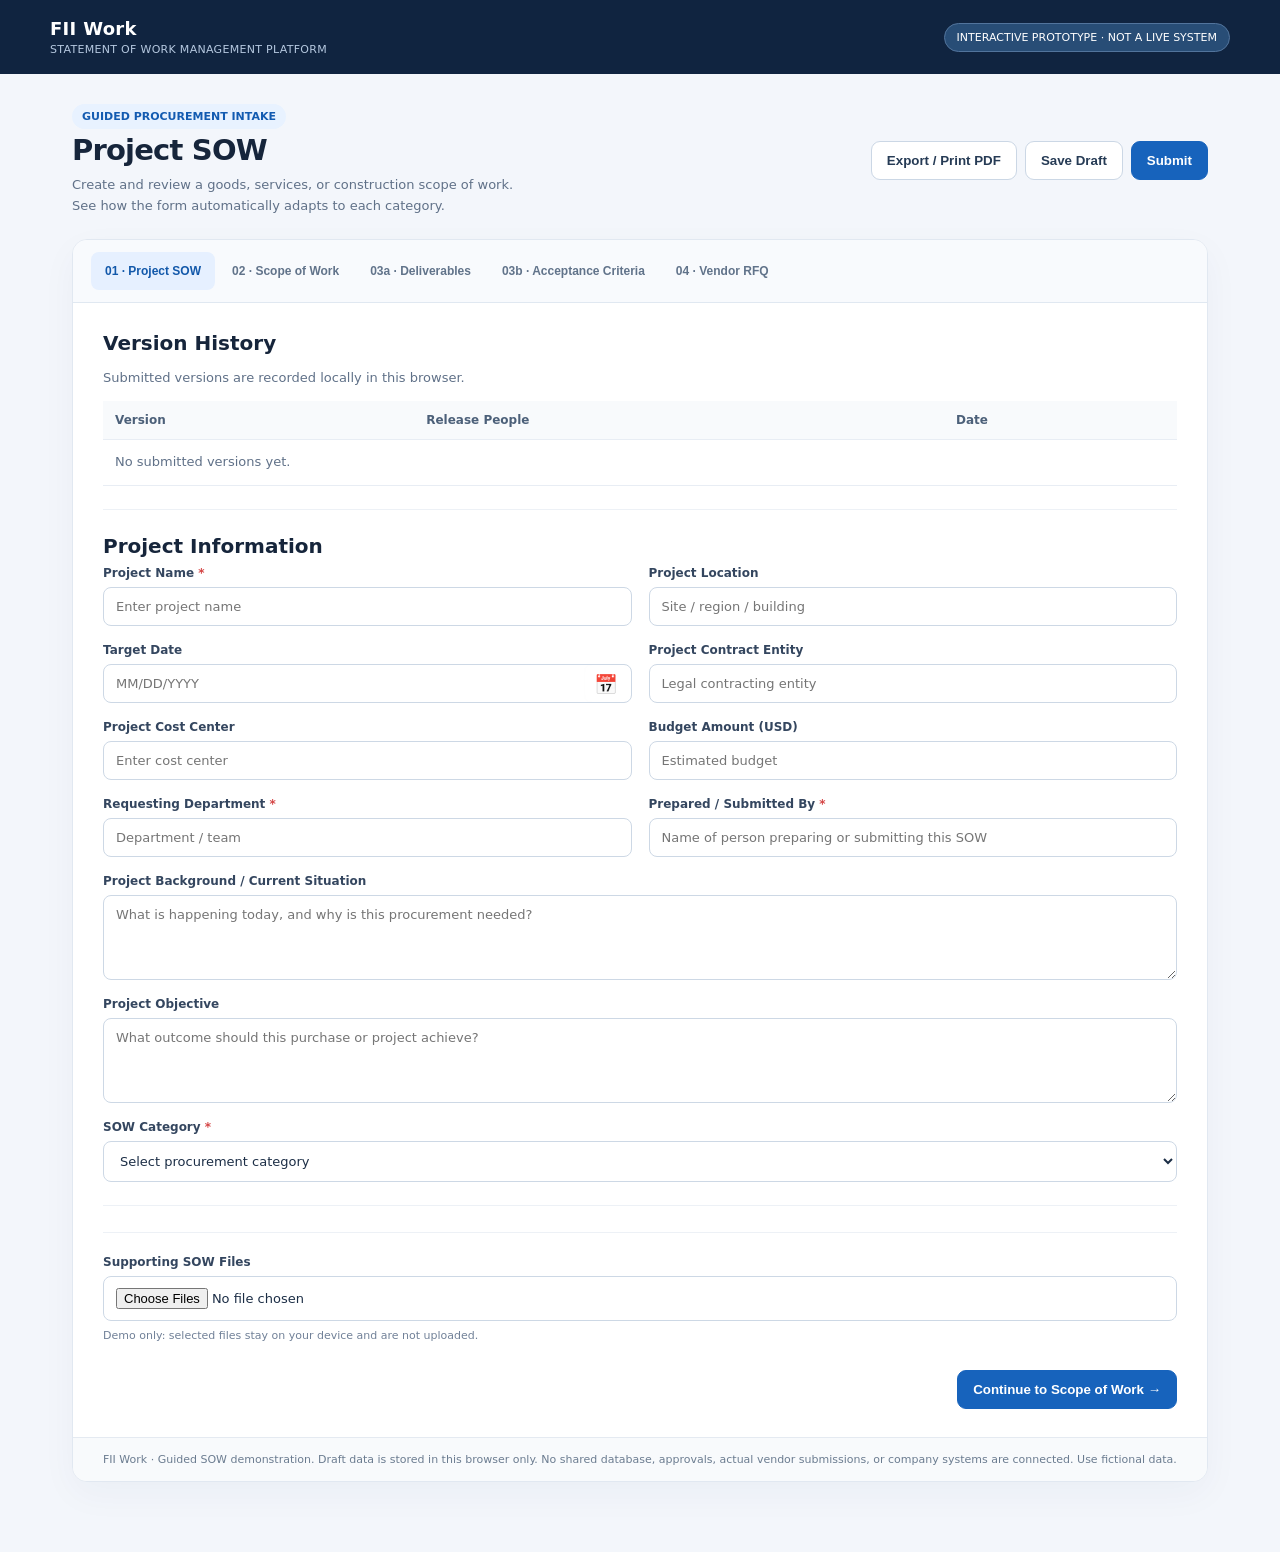
==== commit 9fb3a75b: "Restore Version History table and submission revision records on Project SOW" ====
--- a/docs/index.html
+++ b/docs/index.html
@@ -3,7 +3,10 @@
 :root{font-family:Inter,ui-sans-serif,system-ui,-apple-system,Segoe UI,sans-serif;color:#16253b;background:#f3f6fb}*{box-sizing:border-box}body{margin:0}.top{background:#102440;color:white;padding:18px max(24px,calc((100vw - 1180px)/2));display:flex;justify-content:space-between;align-items:center;gap:15px}.brand{font-size:18px;font-weight:800;letter-spacing:.3px}.brand small{display:block;color:#b5c8df;font-size:11px;font-weight:500;margin-top:4px}.tag{font-size:11px;background:#284d76;border:1px solid #52749c;border-radius:30px;padding:7px 12px}.wrap{max-width:1180px;margin:auto;padding:30px 22px 70px}.hero{display:flex;justify-content:space-between;gap:20px;align-items:center;margin-bottom:22px}.hero h1{font-size:29px;letter-spacing:-.8px;margin:4px 0 8px}.muted{color:#607188;font-size:13px;line-height:1.6}.actions{display:flex;gap:8px;flex-wrap:wrap}.btn{border:1px solid #cbd7e5;background:white;color:#263b55;border-radius:9px;padding:11px 15px;font-weight:700;cursor:pointer}.btn.primary{background:#1763bc;color:white;border-color:#1763bc}.btn:hover{filter:brightness(.96)}.shell{background:white;border:1px solid #e1e8f1;border-radius:15px;box-shadow:0 12px 36px #203b5d0a;overflow:hidden}.tabs{display:flex;gap:3px;background:#f8fafd;border-bottom:1px solid #e0e8f1;padding:12px 18px;overflow-x:auto}.tab{white-space:nowrap;border:0;background:transparent;color:#61738a;border-radius:8px;padding:12px 14px;cursor:pointer;font-weight:700;font-size:12px}.tab.active{background:#e6f0ff;color:#1258aa}.page{padding:28px 30px;display:none}.page.active{display:block}.section{border-bottom:1px solid #edf1f6;padding-bottom:23px;margin-bottom:24px}.section:last-child{border:0;margin:0;padding:0}h2{font-size:20px;margin:0 0 8px}h3{font-size:15px;margin:0 0 16px}.grid{display:grid;grid-template-columns:repeat(2,minmax(0,1fr));gap:17px}.field{display:flex;flex-direction:column;gap:7px}.field.full{grid-column:1/-1}label{font-size:12px;font-weight:750;color:#34465f}input,select,textarea{width:100%;font:inherit;color:#1c2e46;background:white;border:1px solid #cdd8e5;border-radius:8px;padding:11px 12px;outline-color:#347ccf;font-size:13px}textarea{min-height:85px;resize:vertical}.hint{color:#718198;font-size:11px;line-height:1.5}.note{background:#eef5ff;border:1px solid #d7e7ff;border-radius:10px;padding:14px 16px;color:#345c88;font-size:12px;line-height:1.65}.categorybox{border:1px solid #dce7f3;border-radius:12px;padding:20px;background:#fbfdff;margin-top:20px}.pill{display:inline-block;color:#135bb1;background:#e8f2ff;border-radius:40px;padding:6px 10px;font-size:11px;font-weight:800}.question{padding:18px 0;border-bottom:1px solid #e9eef5}.question:last-child{border:0}.question-title{font-size:14px;font-weight:750;line-height:1.5;margin-bottom:8px}.question-num{display:inline-grid;place-items:center;background:#e8f2ff;color:#1260b8;border-radius:7px;width:27px;height:27px;margin-right:8px}.subquestions{margin-top:12px;padding:15px;background:#f1f7ff;border-left:3px solid #2877d0;border-radius:7px}.subquestions label{display:block;margin-bottom:8px}.split{display:grid;grid-template-columns:1fr 1fr;gap:20px}.check{display:flex;gap:9px;align-items:flex-start;font-size:13px;margin:11px 0}.check input{width:auto;margin:3px 0}.status{padding:11px 14px;background:#fff8e8;border:1px solid #f0dcac;border-radius:8px;color:#75561d;font-size:12px;margin-top:16px}.foot{padding:15px 30px;background:#f8fafc;border-top:1px solid #e4eaf1;color:#6b7c90;font-size:11px}.chip{display:inline-block;border:1px solid #dce6f1;background:#f8fbff;padding:8px 10px;border-radius:8px;font-size:12px;margin:4px 4px 4px 0}.table{width:100%;border-collapse:collapse;font-size:12px}.table td,.table th{border-bottom:1px solid #e8edf4;text-align:left;padding:12px}.table th{background:#f8fafc;color:#4c6079}.smallbtn{border:0;border-radius:7px;background:#e8f2ff;color:#185da9;padding:8px 11px;cursor:pointer;font-weight:700}.footerActions{display:flex;justify-content:flex-end;gap:10px;margin-top:25px}.required{color:#d44444}.empty{padding:30px;text-align:center;color:#7a889a;background:#f8fafc;border-radius:9px}.rfqitem{padding:12px;background:#f7f9fc;border:1px solid #e2eaf4;border-radius:8px;margin:10px 0}.progress{height:7px;border-radius:10px;background:#e9eef5;overflow:hidden;margin:13px 0}.progress div{height:100%;background:#2576ce;transition:width .25s}.alert{position:fixed;bottom:22px;right:22px;background:#142a47;color:white;border-radius:10px;padding:14px 18px;box-shadow:0 9px 30px #0003;display:none;z-index:9;font-size:13px;max-width:330px}@media(max-width:720px){.top{padding:15px 20px}.wrap{padding:20px 12px}.hero{display:block}.actions{margin-top:15px}.page{padding:22px 17px}.grid,.split{grid-template-columns:1fr}.field.full{grid-column:auto}.tabs{padding:8px}.hero h1{font-size:24px}}
 .english-date{position:relative;width:100%}.english-date .date-display{padding-right:53px;cursor:pointer;background:#fff}.english-date>input[type="date"]{position:absolute;right:0;top:0;height:100%;width:48px;max-width:48px;opacity:.015;cursor:pointer;z-index:2;color:transparent}.english-date::after{content:"📅";pointer-events:none;position:absolute;right:14px;top:50%;transform:translateY(-50%);font-size:19px;z-index:1}
 </style></head><body><header class="top"><div class="brand">FII Work <small>STATEMENT OF WORK MANAGEMENT PLATFORM</small></div><div class="tag">INTERACTIVE PROTOTYPE · NOT A LIVE SYSTEM</div></header><main class="wrap"><div class="hero"><div><div class="pill">GUIDED PROCUREMENT INTAKE</div><h1>Project SOW</h1><div class="muted">Create and review a goods, services, or construction scope of work.<br/>See how the form automatically adapts to each category.</div></div><div class="actions"><button class="btn" onclick="exportPDF()">Export / Print PDF</button><button class="btn" onclick="saveDraft()">Save Draft</button><button class="btn primary" onclick="submitDemo()">Submit</button></div></div><div class="shell"><nav class="tabs" id="tabs"><button class="tab active" data-tab="project">01 · Project SOW</button><button class="tab" data-tab="scope">02 · Scope of Work</button><button class="tab" data-tab="deliverables">03a · Deliverables</button><button class="tab" data-tab="acceptance">03b · Acceptance Criteria</button><button class="tab" data-tab="rfq">04 · Vendor RFQ</button></nav>
-<section class="page active" id="project"><div class="section"><h2>Project Information</h2><div class="grid"><div class="field"><label>Project Name <span class="required">*</span></label><input data-save="" id="projectName" placeholder="Enter project name"/></div><div class="field"><label>Project Location</label><input data-save="" id="location" placeholder="Site / region / building"/></div><div class="field"><label>Target Date</label><div class="english-date"><input class="date-display" id="targetDateDisplay" type="text" placeholder="MM/DD/YYYY" readonly onclick="openEnglishDate('targetDate')" aria-label="Target date (MM/DD/YYYY)"/><input data-save="" id="targetDate" type="date" lang="en-US" aria-label="Choose target date" onchange="syncEnglishDates()" title="Choose date"/></div></div><div class="field"><label>Project Contract Entity</label><input data-save="" id="entity" placeholder="Legal contracting entity"/></div><div class="field"><label>Project Cost Center</label><input data-save="" id="costCenter" placeholder="Enter cost center"/></div><div class="field"><label>Budget Amount (USD)</label><input data-save="" id="budget" min="0" placeholder="Estimated budget" type="number"/></div><div class="field"><label>Requesting Department <span class="required">*</span></label><input data-save="" id="department" placeholder="Department / team"/></div><div class="field"><label>Prepared / Submitted By <span class="required">*</span></label><input data-save="" id="owner" placeholder="Name of person preparing or submitting this SOW"/></div><div class="field full"><label>Project Background / Current Situation</label><textarea data-save="" id="background" placeholder="What is happening today, and why is this procurement needed?"></textarea></div><div class="field full"><label>Project Objective</label><textarea data-save="" id="objective" placeholder="What outcome should this purchase or project achieve?"></textarea></div><div class="field full"><label>SOW Category <span class="required">*</span></label><select data-save="" id="category"><option value="">Select procurement category</option><option value="goods">Goods &amp; Equipment</option><option value="services">Services</option><option value="construction">Construction</option></select></div></div></div><div class="field" id="sowUploadsAtEnd" style="width:100%;margin-top:26px;padding-top:22px;border-top:1px solid #edf1f6"><label>Supporting SOW Files</label><input accept=".ppt,.pptx,.pdf,.doc,.docx,.xlsx,.png,.jpg" id="files" multiple="" type="file"/><div class="hint">Demo only: selected files stay on your device and are not uploaded.</div></div><div class="footerActions"><button class="btn primary" onclick="go('scope')">Continue to Scope of Work →</button></div></section>
+<section class="page active" id="project"><div class="section" id="versionHistorySection">
+<h2>Version History</h2><p class="muted">Submitted versions are recorded locally in this browser.</p>
+<div style="overflow-x:auto"><table class="table" aria-label="Version History"><thead><tr><th>Version</th><th>Release People</th><th>Date</th></tr></thead><tbody id="versionHistoryRows"><tr><td colspan="3" class="muted">No submitted versions yet.</td></tr></tbody></table></div></div>
+<div class="section"><h2>Project Information</h2><div class="grid"><div class="field"><label>Project Name <span class="required">*</span></label><input data-save="" id="projectName" placeholder="Enter project name"/></div><div class="field"><label>Project Location</label><input data-save="" id="location" placeholder="Site / region / building"/></div><div class="field"><label>Target Date</label><div class="english-date"><input class="date-display" id="targetDateDisplay" type="text" placeholder="MM/DD/YYYY" readonly onclick="openEnglishDate('targetDate')" aria-label="Target date (MM/DD/YYYY)"/><input data-save="" id="targetDate" type="date" lang="en-US" aria-label="Choose target date" onchange="syncEnglishDates()" title="Choose date"/></div></div><div class="field"><label>Project Contract Entity</label><input data-save="" id="entity" placeholder="Legal contracting entity"/></div><div class="field"><label>Project Cost Center</label><input data-save="" id="costCenter" placeholder="Enter cost center"/></div><div class="field"><label>Budget Amount (USD)</label><input data-save="" id="budget" min="0" placeholder="Estimated budget" type="number"/></div><div class="field"><label>Requesting Department <span class="required">*</span></label><input data-save="" id="department" placeholder="Department / team"/></div><div class="field"><label>Prepared / Submitted By <span class="required">*</span></label><input data-save="" id="owner" placeholder="Name of person preparing or submitting this SOW"/></div><div class="field full"><label>Project Background / Current Situation</label><textarea data-save="" id="background" placeholder="What is happening today, and why is this procurement needed?"></textarea></div><div class="field full"><label>Project Objective</label><textarea data-save="" id="objective" placeholder="What outcome should this purchase or project achieve?"></textarea></div><div class="field full"><label>SOW Category <span class="required">*</span></label><select data-save="" id="category"><option value="">Select procurement category</option><option value="goods">Goods &amp; Equipment</option><option value="services">Services</option><option value="construction">Construction</option></select></div></div></div><div class="field" id="sowUploadsAtEnd" style="width:100%;margin-top:26px;padding-top:22px;border-top:1px solid #edf1f6"><label>Supporting SOW Files</label><input accept=".ppt,.pptx,.pdf,.doc,.docx,.xlsx,.png,.jpg" id="files" multiple="" type="file"/><div class="hint">Demo only: selected files stay on your device and are not uploaded.</div></div><div class="footerActions"><button class="btn primary" onclick="go('scope')">Continue to Scope of Work →</button></div></section>
 <section class="page" id="scope"><h2>Scope of Work</h2><p class="muted">The requesting team defines technical and performance requirements. The form guides users based on the selected category.</p><div id="scopeContent"></div><div class="section" style="margin-top:25px"><h3>Additional Scope Details</h3><div class="grid"><div class="field full"><label>Work Description / Scope Summary</label><textarea data-save="" id="workDescription" placeholder="Summarize the requested work or product"></textarea></div><div class="field full"><label>Scope Exclusions</label><textarea data-save="" id="exclusions" placeholder="What is explicitly not included?"></textarea></div><div class="field"><label>Schedule / Key Milestones</label><textarea data-save="" id="milestones" placeholder="Target delivery or work milestones"></textarea></div><div class="field"><label>Dependencies &amp; Constraints</label><textarea data-save="" id="dependencies" placeholder="Site access, other vendors, shutdowns, lead times"></textarea></div></div></div><div class="footerActions"><button class="btn" onclick="go('project')">← Back</button><button class="btn primary" onclick="go('deliverables')">Continue to Deliverables →</button></div></section>
 <section class="page" id="deliverables"><h2>Deliverables</h2><p class="muted">The deliverables automatically reflect the selected procurement category.</p><div id="deliverableContent"></div><div class="footerActions"><button class="btn" onclick="go('scope')">← Back</button><button class="btn primary" onclick="go('acceptance')">Continue to Acceptance Criteria →</button></div></section>
 <section class="page" id="acceptance"><h2>Acceptance Criteria</h2><p class="muted">Define how FII will verify that the requested goods or work meet requirements.</p><div id="acceptanceContent"></div><div class="footerActions"><button class="btn" onclick="go('deliverables')">← Back</button><button class="btn primary" onclick="go('rfq')">Continue to Vendor RFQ →</button></div></section>
@@ -18,7 +21,9 @@
 maintenance:{title:'Facilities & Maintenance',intro:'Facilities work needs asset-specific tasks, site coordination, preventive maintenance and documentation.',questions:[['Which building systems, equipment and asset IDs are included in the maintenance scope?','text','Provide location, equipment model, serial number and current condition if available.'],['What maintenance tasks, frequencies and OEM instructions must be followed?','text','Define preventive, corrective and inspection requirements.'],['Will the work require shutdowns, regulated trades, permits or EHS controls?','yes','Identify required notifications, licensed trades, permits, LOTO and safety procedures.'],['What response time, emergency coverage, replacement parts and warranty obligations apply?','text','Define parts approval, call-out times and warranty impacts.'],['What reports, test results, asset updates and completion signoffs are required?','text','Include work orders, readings, photos, reports and acceptance by Facilities.']],deliverables:['Asset inventory and maintenance schedule','Completed work orders and maintenance logs','Required permits, certifications and safety records','Test results, equipment readings and parts documentation','Owner signoff and updated asset history'],accept:['Required maintenance tasks are completed','Equipment passes applicable operating checks','Required safety procedures are followed','Service reports and asset updates are submitted','Outstanding defects are tracked and resolved']}}
 const $=id=>document.getElementById(id);let state={},rfqs=[];function esc(s){return String(s??'').replace(/[&<>"']/g,c=>({'&':'&amp;','<':'&lt;','>':'&gt;','"':'&quot;',"'":'&#39;'}[c]))}function key(){return $('category').value}function dataKey(section,i){return section+'_'+key()+'_'+i}function catInfo(){return T[key()]};function go(id){document.querySelectorAll('.tab').forEach(x=>x.classList.toggle('active',x.dataset.tab===id));document.querySelectorAll('.page').forEach(x=>x.classList.toggle('active',x.id===id));window.scrollTo({top:0,behavior:'smooth'});if(id==='scope')renderScope();if(id==='deliverables')renderLists('deliverables');if(id==='acceptance')renderLists('acceptance')};document.querySelectorAll('.tab').forEach(x=>x.addEventListener('click',()=>go(x.dataset.tab)));
 function renderScope(){let t=catInfo();if(!t){$('scopeContent').innerHTML='<div class="empty">Select a SOW Category on the Project SOW tab to display the guided questionnaire.<br><br><button class="btn primary" onclick="go(\'project\')">Choose Category</button></div>';return}let html='<div class="categorybox"><h3 style="margin-top:12px">'+esc(t.title)+'</h3><div class="progress"><div id="questionProgress" style="width:0"></div></div>';t.questions.forEach((q,i)=>{let id=dataKey('q',i),a=state[id]||'';html+='<div class="question"><div class="question-title"><span class="question-num">'+(i+1)+'</span>'+esc(q[0])+' <span class="required">*</span></div><div class="hint" style="margin-bottom:10px">'+esc(q[2])+'</div>';if(q[1]==='yes'){html+='<select onchange="answer('+i+',this.value)"><option value="">Select an answer</option><option '+(a==='Yes'?'selected':'')+'>Yes</option><option '+(a==='No'?'selected':'')+'>No</option><option '+(a==='Not sure'?'selected':'')+'>Not sure</option></select><div class="subquestions" id="follow_'+i+'" style="display:'+(a==='Yes'||a==='Not sure'?'block':'none')+'"><label>'+(a==='Not sure'?'Who will confirm applicability, and by when?':'Please provide the specific requirements, applicable rules, responsible party and documents needed:')+'</label><textarea oninput="detail('+i+',this.value)" placeholder="Enter details or identify the owner who will confirm...">'+esc(state[dataKey('detail',i)]||'')+'</textarea></div>'}else{html+='<textarea oninput="answer('+i+',this.value)" placeholder="Enter your answer...">'+esc(a)+'</textarea>'}html+='</div>'});html+='</div><div class="status"><b>Compliance reminder:</b> Relevant rules depend on the work, location and applicable authority. This prototype prompts for review; it does not determine legal compliance or replace Engineering, EHS, IT, Legal or Procurement approval.</div>';$('scopeContent').innerHTML=html;progress()};function answer(i,v){state[dataKey('q',i)]=v;let f=$('follow_'+i);if(f){f.style.display=v==='Yes'||v==='Not sure'?'block':'none';let l=f.querySelector('label');l.textContent=v==='Not sure'?'Who will confirm applicability, and by when?':'Please provide the specific requirements, applicable rules, responsible party and documents needed:'}progress()}function detail(i,v){state[dataKey('detail',i)]=v}function progress(){let n=0;for(let i=0;i<5;i++)if((state[dataKey('q',i)]||'').trim())n++;if($('questionProgress'))$('questionProgress').style.width=(n*20)+'%';if($('questionCount'))$('questionCount').textContent=n+' of 5 questions completed'}function renderLists(section){let t=catInfo(),el=$(section==='deliverables'?'deliverableContent':'acceptanceContent');if(!t){el.innerHTML='<div class="empty">Select a SOW Category on the Project SOW tab first.</div>';return}let items=t[section],h='<div class="categorybox"><span class="pill">'+esc(t.title.toUpperCase())+'</span><h3 style="margin-top:14px">Suggested '+(section==='deliverables'?'Deliverables':'Acceptance Criteria')+'</h3><p class="muted">Review and tailor these prompts to the actual scope.</p>';items.forEach((v,i)=>{let id=dataKey(section,i);h+='<label class="check"><input type="checkbox" onchange="state[\''+id+'\']=this.checked" '+(state[id]?'checked':'')+'><span>'+esc(v)+'</span></label>'});h+='<div class="field" style="margin-top:20px"><label>Additional '+(section==='deliverables'?'Deliverables':'Acceptance Requirements')+'</label><textarea oninput="state[\''+section+'_extra_'+key()+'\']=this.value" placeholder="Add any project-specific details...">'+esc(state[section+'_extra_'+key()]||'')+'</textarea></div></div>';el.innerHTML=h}
-function toast(s){let x=$('toast');x.textContent=s;x.style.display='block';clearTimeout(window.toastTimer);window.toastTimer=setTimeout(()=>x.style.display='none',4000)}function snapshot(){document.querySelectorAll('[data-save]').forEach(e=>state[e.id]=e.value);return {state,rfqs}}function saveDraft(){try{localStorage.setItem('fiiGuidedSowDemoV1',JSON.stringify(snapshot()));toast('Draft saved in this browser only.')}catch(e){toast('Browser storage unavailable. Your entries are still visible in this tab.')}}function submitDemo(){snapshot();let missing=['projectName','department','owner','category'].filter(id=>!$(id).value.trim());if(missing.length){toast('Complete Project Name, Department, Prepared / Submitted By, and Category before submitting.');go('project');return}let n=0;for(let i=0;i<5;i++)if((state[dataKey('q',i)]||'').trim())n++;if(n<5){toast('Please complete all five guided category questions first.');go('scope');return}saveDraft();toast('Demo submission recorded locally. No request was sent to Procurement.');let hist=JSON.parse(localStorage.getItem('fiiGuidedSowHistory')||'[]');hist.push({project:$('projectName').value,owner:$('owner').value,category:key(),date:new Date().toLocaleString()});localStorage.setItem('fiiGuidedSowHistory',JSON.stringify(hist))}function exportPDF(){window.print()}function addRFQ(){let q=$('rfqQuestion').value.trim();if(!q){toast('Enter a vendor question first.');return}rfqs.push({vendor:$('vendor').value,category:$('rfqCategory').value,item:$('rfqItem').value,q,reply:''});$('rfqQuestion').value='';renderRFQ();toast('Sample vendor question added locally.')}function renderRFQ(){let el=$('rfqList');if(!rfqs.length){el.className='empty';el.textContent='No vendor questions added yet.';return}el.className='';el.innerHTML=rfqs.map((r,i)=>'<div class="rfqitem"><b>'+esc(r.vendor||'Vendor')+'</b> · '+esc(r.category)+' · '+esc(r.item)+'<p>'+esc(r.q)+'</p><label>Requesting Team Response</label><textarea oninput="rfqs['+i+'].reply=this.value" placeholder="Enter response...">'+esc(r.reply)+'</textarea></div>').join('')};$('category').addEventListener('change',()=>{snapshot();renderScope();renderLists('deliverables');renderLists('acceptance');toast('Form updated: '+(catInfo()?.title||'Choose a category'))});try{let old=JSON.parse(localStorage.getItem('fiiGuidedSowDemoV1')||'null');if(old){state=old.state||{};rfqs=old.rfqs||[];document.querySelectorAll('[data-save]').forEach(e=>{if(state[e.id]!==undefined)e.value=state[e.id]});renderRFQ()}}catch(e){}if (!['','goods','services','construction'].includes($('category').value)) $('category').value='';renderScope();renderLists('deliverables');renderLists('acceptance');
+function renderVersionHistory(){const tbody=document.getElementById('versionHistoryRows');if(!tbody)return;let h=[];try{h=JSON.parse(localStorage.getItem('fiiGuidedSowHistory')||'[]');if(!Array.isArray(h))h=[]}catch(e){}const escCell=s=>String(s??'').replace(/[&<>"']/g,c=>({'&':'&amp;','<':'&lt;','>':'&gt;','"':'&quot;',"'":'&#39;'}[c]));tbody.innerHTML=h.length?h.map((r,i)=>'<tr><td>'+escCell(r.version||'R'+(i+1))+'</td><td>'+escCell(r.releasePeople||r.owner||'—')+'</td><td>'+escCell(r.date||'—')+'</td></tr>').join(''):'<tr><td colspan="3" class="muted">No submitted versions yet.</td></tr>'}
+document.addEventListener('DOMContentLoaded',renderVersionHistory);
+function toast(s){let x=$('toast');x.textContent=s;x.style.display='block';clearTimeout(window.toastTimer);window.toastTimer=setTimeout(()=>x.style.display='none',4000)}function snapshot(){document.querySelectorAll('[data-save]').forEach(e=>state[e.id]=e.value);return {state,rfqs}}function saveDraft(){try{localStorage.setItem('fiiGuidedSowDemoV1',JSON.stringify(snapshot()));toast('Draft saved in this browser only.')}catch(e){toast('Browser storage unavailable. Your entries are still visible in this tab.')}}function submitDemo(){snapshot();let missing=['projectName','department','owner','category'].filter(id=>!$(id).value.trim());if(missing.length){toast('Complete Project Name, Department, Prepared / Submitted By, and Category before submitting.');go('project');return}let n=0;for(let i=0;i<5;i++)if((state[dataKey('q',i)]||'').trim())n++;if(n<5){toast('Please complete all five guided category questions first.');go('scope');return}saveDraft();toast('Demo submission recorded locally. No request was sent to Procurement.');let hist=JSON.parse(localStorage.getItem('fiiGuidedSowHistory')||'[]');hist.push({version:'R'+(hist.length+1),project:$('projectName').value,owner:$('owner').value,releasePeople:$('owner').value,category:key(),date:new Date().toLocaleString('en-US')});localStorage.setItem('fiiGuidedSowHistory',JSON.stringify(hist));renderVersionHistory()}function exportPDF(){window.print()}function addRFQ(){let q=$('rfqQuestion').value.trim();if(!q){toast('Enter a vendor question first.');return}rfqs.push({vendor:$('vendor').value,category:$('rfqCategory').value,item:$('rfqItem').value,q,reply:''});$('rfqQuestion').value='';renderRFQ();toast('Sample vendor question added locally.')}function renderRFQ(){let el=$('rfqList');if(!rfqs.length){el.className='empty';el.textContent='No vendor questions added yet.';return}el.className='';el.innerHTML=rfqs.map((r,i)=>'<div class="rfqitem"><b>'+esc(r.vendor||'Vendor')+'</b> · '+esc(r.category)+' · '+esc(r.item)+'<p>'+esc(r.q)+'</p><label>Requesting Team Response</label><textarea oninput="rfqs['+i+'].reply=this.value" placeholder="Enter response...">'+esc(r.reply)+'</textarea></div>').join('')};$('category').addEventListener('change',()=>{snapshot();renderScope();renderLists('deliverables');renderLists('acceptance');toast('Form updated: '+(catInfo()?.title||'Choose a category'))});try{let old=JSON.parse(localStorage.getItem('fiiGuidedSowDemoV1')||'null');if(old){state=old.state||{};rfqs=old.rfqs||[];document.querySelectorAll('[data-save]').forEach(e=>{if(state[e.id]!==undefined)e.value=state[e.id]});renderRFQ()}}catch(e){}if (!['','goods','services','construction'].includes($('category').value)) $('category').value='';renderScope();renderLists('deliverables');renderLists('acceptance');
 </script><script>
 // Display the guided category questionnaire immediately beneath SOW Category.
 (function(){
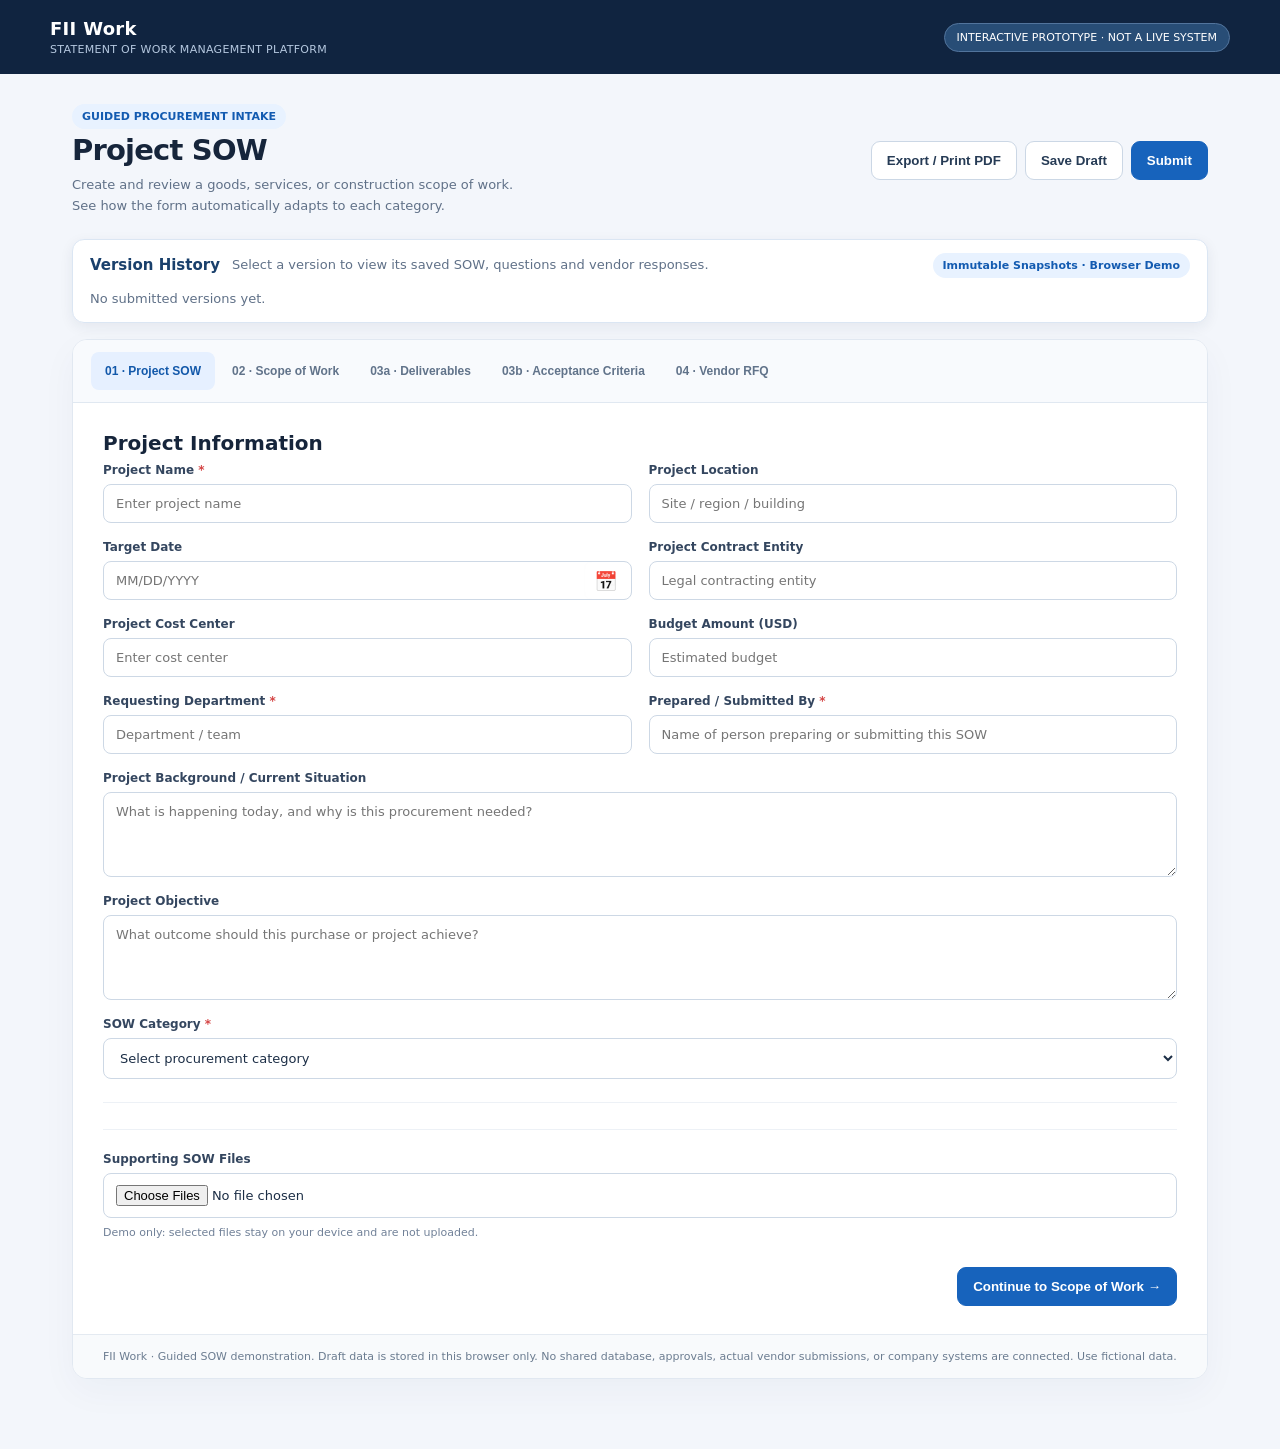
==== commit b3b4505c: "Pin version history and add immutable dated SOW/RFQ snapshots with per-version viewer" ====
--- a/docs/index.html
+++ b/docs/index.html
@@ -2,11 +2,11 @@
 <html lang="en"><head><meta charset="utf-8"/><meta content="width=device-width,initial-scale=1" name="viewport"/><title>FII Work · Guided Project SOW</title><style>
 :root{font-family:Inter,ui-sans-serif,system-ui,-apple-system,Segoe UI,sans-serif;color:#16253b;background:#f3f6fb}*{box-sizing:border-box}body{margin:0}.top{background:#102440;color:white;padding:18px max(24px,calc((100vw - 1180px)/2));display:flex;justify-content:space-between;align-items:center;gap:15px}.brand{font-size:18px;font-weight:800;letter-spacing:.3px}.brand small{display:block;color:#b5c8df;font-size:11px;font-weight:500;margin-top:4px}.tag{font-size:11px;background:#284d76;border:1px solid #52749c;border-radius:30px;padding:7px 12px}.wrap{max-width:1180px;margin:auto;padding:30px 22px 70px}.hero{display:flex;justify-content:space-between;gap:20px;align-items:center;margin-bottom:22px}.hero h1{font-size:29px;letter-spacing:-.8px;margin:4px 0 8px}.muted{color:#607188;font-size:13px;line-height:1.6}.actions{display:flex;gap:8px;flex-wrap:wrap}.btn{border:1px solid #cbd7e5;background:white;color:#263b55;border-radius:9px;padding:11px 15px;font-weight:700;cursor:pointer}.btn.primary{background:#1763bc;color:white;border-color:#1763bc}.btn:hover{filter:brightness(.96)}.shell{background:white;border:1px solid #e1e8f1;border-radius:15px;box-shadow:0 12px 36px #203b5d0a;overflow:hidden}.tabs{display:flex;gap:3px;background:#f8fafd;border-bottom:1px solid #e0e8f1;padding:12px 18px;overflow-x:auto}.tab{white-space:nowrap;border:0;background:transparent;color:#61738a;border-radius:8px;padding:12px 14px;cursor:pointer;font-weight:700;font-size:12px}.tab.active{background:#e6f0ff;color:#1258aa}.page{padding:28px 30px;display:none}.page.active{display:block}.section{border-bottom:1px solid #edf1f6;padding-bottom:23px;margin-bottom:24px}.section:last-child{border:0;margin:0;padding:0}h2{font-size:20px;margin:0 0 8px}h3{font-size:15px;margin:0 0 16px}.grid{display:grid;grid-template-columns:repeat(2,minmax(0,1fr));gap:17px}.field{display:flex;flex-direction:column;gap:7px}.field.full{grid-column:1/-1}label{font-size:12px;font-weight:750;color:#34465f}input,select,textarea{width:100%;font:inherit;color:#1c2e46;background:white;border:1px solid #cdd8e5;border-radius:8px;padding:11px 12px;outline-color:#347ccf;font-size:13px}textarea{min-height:85px;resize:vertical}.hint{color:#718198;font-size:11px;line-height:1.5}.note{background:#eef5ff;border:1px solid #d7e7ff;border-radius:10px;padding:14px 16px;color:#345c88;font-size:12px;line-height:1.65}.categorybox{border:1px solid #dce7f3;border-radius:12px;padding:20px;background:#fbfdff;margin-top:20px}.pill{display:inline-block;color:#135bb1;background:#e8f2ff;border-radius:40px;padding:6px 10px;font-size:11px;font-weight:800}.question{padding:18px 0;border-bottom:1px solid #e9eef5}.question:last-child{border:0}.question-title{font-size:14px;font-weight:750;line-height:1.5;margin-bottom:8px}.question-num{display:inline-grid;place-items:center;background:#e8f2ff;color:#1260b8;border-radius:7px;width:27px;height:27px;margin-right:8px}.subquestions{margin-top:12px;padding:15px;background:#f1f7ff;border-left:3px solid #2877d0;border-radius:7px}.subquestions label{display:block;margin-bottom:8px}.split{display:grid;grid-template-columns:1fr 1fr;gap:20px}.check{display:flex;gap:9px;align-items:flex-start;font-size:13px;margin:11px 0}.check input{width:auto;margin:3px 0}.status{padding:11px 14px;background:#fff8e8;border:1px solid #f0dcac;border-radius:8px;color:#75561d;font-size:12px;margin-top:16px}.foot{padding:15px 30px;background:#f8fafc;border-top:1px solid #e4eaf1;color:#6b7c90;font-size:11px}.chip{display:inline-block;border:1px solid #dce6f1;background:#f8fbff;padding:8px 10px;border-radius:8px;font-size:12px;margin:4px 4px 4px 0}.table{width:100%;border-collapse:collapse;font-size:12px}.table td,.table th{border-bottom:1px solid #e8edf4;text-align:left;padding:12px}.table th{background:#f8fafc;color:#4c6079}.smallbtn{border:0;border-radius:7px;background:#e8f2ff;color:#185da9;padding:8px 11px;cursor:pointer;font-weight:700}.footerActions{display:flex;justify-content:flex-end;gap:10px;margin-top:25px}.required{color:#d44444}.empty{padding:30px;text-align:center;color:#7a889a;background:#f8fafc;border-radius:9px}.rfqitem{padding:12px;background:#f7f9fc;border:1px solid #e2eaf4;border-radius:8px;margin:10px 0}.progress{height:7px;border-radius:10px;background:#e9eef5;overflow:hidden;margin:13px 0}.progress div{height:100%;background:#2576ce;transition:width .25s}.alert{position:fixed;bottom:22px;right:22px;background:#142a47;color:white;border-radius:10px;padding:14px 18px;box-shadow:0 9px 30px #0003;display:none;z-index:9;font-size:13px;max-width:330px}@media(max-width:720px){.top{padding:15px 20px}.wrap{padding:20px 12px}.hero{display:block}.actions{margin-top:15px}.page{padding:22px 17px}.grid,.split{grid-template-columns:1fr}.field.full{grid-column:auto}.tabs{padding:8px}.hero h1{font-size:24px}}
 .english-date{position:relative;width:100%}.english-date .date-display{padding-right:53px;cursor:pointer;background:#fff}.english-date>input[type="date"]{position:absolute;right:0;top:0;height:100%;width:48px;max-width:48px;opacity:.015;cursor:pointer;z-index:2;color:transparent}.english-date::after{content:"📅";pointer-events:none;position:absolute;right:14px;top:50%;transform:translateY(-50%);font-size:19px;z-index:1}
-</style></head><body><header class="top"><div class="brand">FII Work <small>STATEMENT OF WORK MANAGEMENT PLATFORM</small></div><div class="tag">INTERACTIVE PROTOTYPE · NOT A LIVE SYSTEM</div></header><main class="wrap"><div class="hero"><div><div class="pill">GUIDED PROCUREMENT INTAKE</div><h1>Project SOW</h1><div class="muted">Create and review a goods, services, or construction scope of work.<br/>See how the form automatically adapts to each category.</div></div><div class="actions"><button class="btn" onclick="exportPDF()">Export / Print PDF</button><button class="btn" onclick="saveDraft()">Save Draft</button><button class="btn primary" onclick="submitDemo()">Submit</button></div></div><div class="shell"><nav class="tabs" id="tabs"><button class="tab active" data-tab="project">01 · Project SOW</button><button class="tab" data-tab="scope">02 · Scope of Work</button><button class="tab" data-tab="deliverables">03a · Deliverables</button><button class="tab" data-tab="acceptance">03b · Acceptance Criteria</button><button class="tab" data-tab="rfq">04 · Vendor RFQ</button></nav>
-<section class="page active" id="project"><div class="section" id="versionHistorySection">
-<h2>Version History</h2><p class="muted">Submitted versions are recorded locally in this browser.</p>
-<div style="overflow-x:auto"><table class="table" aria-label="Version History"><thead><tr><th>Version</th><th>Release People</th><th>Date</th></tr></thead><tbody id="versionHistoryRows"><tr><td colspan="3" class="muted">No submitted versions yet.</td></tr></tbody></table></div></div>
-<div class="section"><h2>Project Information</h2><div class="grid"><div class="field"><label>Project Name <span class="required">*</span></label><input data-save="" id="projectName" placeholder="Enter project name"/></div><div class="field"><label>Project Location</label><input data-save="" id="location" placeholder="Site / region / building"/></div><div class="field"><label>Target Date</label><div class="english-date"><input class="date-display" id="targetDateDisplay" type="text" placeholder="MM/DD/YYYY" readonly onclick="openEnglishDate('targetDate')" aria-label="Target date (MM/DD/YYYY)"/><input data-save="" id="targetDate" type="date" lang="en-US" aria-label="Choose target date" onchange="syncEnglishDates()" title="Choose date"/></div></div><div class="field"><label>Project Contract Entity</label><input data-save="" id="entity" placeholder="Legal contracting entity"/></div><div class="field"><label>Project Cost Center</label><input data-save="" id="costCenter" placeholder="Enter cost center"/></div><div class="field"><label>Budget Amount (USD)</label><input data-save="" id="budget" min="0" placeholder="Estimated budget" type="number"/></div><div class="field"><label>Requesting Department <span class="required">*</span></label><input data-save="" id="department" placeholder="Department / team"/></div><div class="field"><label>Prepared / Submitted By <span class="required">*</span></label><input data-save="" id="owner" placeholder="Name of person preparing or submitting this SOW"/></div><div class="field full"><label>Project Background / Current Situation</label><textarea data-save="" id="background" placeholder="What is happening today, and why is this procurement needed?"></textarea></div><div class="field full"><label>Project Objective</label><textarea data-save="" id="objective" placeholder="What outcome should this purchase or project achieve?"></textarea></div><div class="field full"><label>SOW Category <span class="required">*</span></label><select data-save="" id="category"><option value="">Select procurement category</option><option value="goods">Goods &amp; Equipment</option><option value="services">Services</option><option value="construction">Construction</option></select></div></div></div><div class="field" id="sowUploadsAtEnd" style="width:100%;margin-top:26px;padding-top:22px;border-top:1px solid #edf1f6"><label>Supporting SOW Files</label><input accept=".ppt,.pptx,.pdf,.doc,.docx,.xlsx,.png,.jpg" id="files" multiple="" type="file"/><div class="hint">Demo only: selected files stay on your device and are not uploaded.</div></div><div class="footerActions"><button class="btn primary" onclick="go('scope')">Continue to Scope of Work →</button></div></section>
+.version-history-sticky{position:sticky;top:0;z-index:30;background:#fff;border:1px solid #dbe6f3;box-shadow:0 4px 14px #172e4a12;border-radius:12px;margin-bottom:16px;padding:13px 17px}.version-title{display:flex;align-items:center;justify-content:space-between;gap:12px;flex-wrap:wrap}.version-title>div{display:flex;align-items:center;gap:12px;flex-wrap:wrap}.version-title strong{font-size:15px;color:#1a406c}.version-strip{display:flex;gap:9px;overflow-x:auto;padding-top:11px;max-width:100%}.version-entry{min-width:180px;flex-shrink:0;text-align:left;background:#f5f9ff;border:1px solid #cddded;border-radius:9px;padding:9px 12px;cursor:pointer;color:#123b65}.version-entry strong{display:block;font-size:13px}.version-entry small{display:block;color:#627891;margin-top:3px;font-size:11px}.version-entry:hover{background:#e9f3ff;border-color:#3379ce}.version-entry.legacy{border-style:dashed}.version-overlay{position:fixed;inset:0;z-index:100;background:#13294699;display:flex;justify-content:center;padding:24px}.version-panel{width:min(980px,100%);background:white;border-radius:13px;display:flex;flex-direction:column;overflow:hidden;box-shadow:0 10px 40px #0005}.version-panel-head{padding:20px 26px;background:#f6f9fd;border-bottom:1px solid #dde8f4;display:flex;justify-content:space-between;gap:16px;align-items:center}.version-panel-head h2{margin:0}.version-scroll{overflow:auto;padding:24px 29px;flex:1}.version-scroll h3{margin:24px 0 9px;color:#154d8b}.version-scroll .history-group{padding:12px 0;border-bottom:1px solid #edf2f7}.version-scroll .history-group b{display:block;font-size:12px;color:#3a526f;margin-bottom:5px}.version-scroll .history-value{white-space:pre-wrap;font-size:13px}.version-scroll .history-row{padding:9px 12px;background:#f6f9fc;margin:7px 0;border-radius:6px}.history-version-label{font-weight:750}.version-overlay .muted{font-size:12px}@media(max-width:720px){.version-overlay{padding:0}.version-panel{border-radius:0}.version-panel-head{padding:13px;flex-direction:column;align-items:flex-start}.version-scroll{padding:16px}.version-history-sticky{border-radius:0;top:0;margin:0 -12px 14px}}
+</style></head><body><header class="top"><div class="brand">FII Work <small>STATEMENT OF WORK MANAGEMENT PLATFORM</small></div><div class="tag">INTERACTIVE PROTOTYPE · NOT A LIVE SYSTEM</div></header><main class="wrap"><div class="hero"><div><div class="pill">GUIDED PROCUREMENT INTAKE</div><h1>Project SOW</h1><div class="muted">Create and review a goods, services, or construction scope of work.<br/>See how the form automatically adapts to each category.</div></div><div class="actions"><button class="btn" onclick="exportPDF()">Export / Print PDF</button><button class="btn" onclick="saveDraft()">Save Draft</button><button class="btn primary" onclick="submitDemo()">Submit</button></div></div><div id="versionHistorySection" class="version-history-sticky"><div class="version-title"><div><strong>Version History</strong><span class="muted">Select a version to view its saved SOW, questions and vendor responses.</span></div><span class="pill">Immutable Snapshots · Browser Demo</span></div><div class="version-strip" id="versionHistoryRows"><span class="muted">No submitted versions yet.</span></div></div>
+<div id="versionViewer" class="version-overlay" style="display:none"><div class="version-panel"><div class="version-panel-head"><div><h2 id="versionViewerTitle">Version Snapshot</h2><p class="muted">Read-only historical record. Subsequent edits do not change this version.</p></div><button type="button" class="btn" onclick="closeVersion()">Close & Return to Draft</button></div><div class="version-scroll" id="versionViewerContent"></div></div></div>
+<div class="shell"><nav class="tabs" id="tabs"><button class="tab active" data-tab="project">01 · Project SOW</button><button class="tab" data-tab="scope">02 · Scope of Work</button><button class="tab" data-tab="deliverables">03a · Deliverables</button><button class="tab" data-tab="acceptance">03b · Acceptance Criteria</button><button class="tab" data-tab="rfq">04 · Vendor RFQ</button></nav>
+<section class="page active" id="project"><div class="section"><h2>Project Information</h2><div class="grid"><div class="field"><label>Project Name <span class="required">*</span></label><input data-save="" id="projectName" placeholder="Enter project name"/></div><div class="field"><label>Project Location</label><input data-save="" id="location" placeholder="Site / region / building"/></div><div class="field"><label>Target Date</label><div class="english-date"><input class="date-display" id="targetDateDisplay" type="text" placeholder="MM/DD/YYYY" readonly onclick="openEnglishDate('targetDate')" aria-label="Target date (MM/DD/YYYY)"/><input data-save="" id="targetDate" type="date" lang="en-US" aria-label="Choose target date" onchange="syncEnglishDates()" title="Choose date"/></div></div><div class="field"><label>Project Contract Entity</label><input data-save="" id="entity" placeholder="Legal contracting entity"/></div><div class="field"><label>Project Cost Center</label><input data-save="" id="costCenter" placeholder="Enter cost center"/></div><div class="field"><label>Budget Amount (USD)</label><input data-save="" id="budget" min="0" placeholder="Estimated budget" type="number"/></div><div class="field"><label>Requesting Department <span class="required">*</span></label><input data-save="" id="department" placeholder="Department / team"/></div><div class="field"><label>Prepared / Submitted By <span class="required">*</span></label><input data-save="" id="owner" placeholder="Name of person preparing or submitting this SOW"/></div><div class="field full"><label>Project Background / Current Situation</label><textarea data-save="" id="background" placeholder="What is happening today, and why is this procurement needed?"></textarea></div><div class="field full"><label>Project Objective</label><textarea data-save="" id="objective" placeholder="What outcome should this purchase or project achieve?"></textarea></div><div class="field full"><label>SOW Category <span class="required">*</span></label><select data-save="" id="category"><option value="">Select procurement category</option><option value="goods">Goods &amp; Equipment</option><option value="services">Services</option><option value="construction">Construction</option></select></div></div></div><div class="field" id="sowUploadsAtEnd" style="width:100%;margin-top:26px;padding-top:22px;border-top:1px solid #edf1f6"><label>Supporting SOW Files</label><input accept=".ppt,.pptx,.pdf,.doc,.docx,.xlsx,.png,.jpg" id="files" multiple="" type="file"/><div class="hint">Demo only: selected files stay on your device and are not uploaded.</div></div><div class="footerActions"><button class="btn primary" onclick="go('scope')">Continue to Scope of Work →</button></div></section>
 <section class="page" id="scope"><h2>Scope of Work</h2><p class="muted">The requesting team defines technical and performance requirements. The form guides users based on the selected category.</p><div id="scopeContent"></div><div class="section" style="margin-top:25px"><h3>Additional Scope Details</h3><div class="grid"><div class="field full"><label>Work Description / Scope Summary</label><textarea data-save="" id="workDescription" placeholder="Summarize the requested work or product"></textarea></div><div class="field full"><label>Scope Exclusions</label><textarea data-save="" id="exclusions" placeholder="What is explicitly not included?"></textarea></div><div class="field"><label>Schedule / Key Milestones</label><textarea data-save="" id="milestones" placeholder="Target delivery or work milestones"></textarea></div><div class="field"><label>Dependencies &amp; Constraints</label><textarea data-save="" id="dependencies" placeholder="Site access, other vendors, shutdowns, lead times"></textarea></div></div></div><div class="footerActions"><button class="btn" onclick="go('project')">← Back</button><button class="btn primary" onclick="go('deliverables')">Continue to Deliverables →</button></div></section>
 <section class="page" id="deliverables"><h2>Deliverables</h2><p class="muted">The deliverables automatically reflect the selected procurement category.</p><div id="deliverableContent"></div><div class="footerActions"><button class="btn" onclick="go('scope')">← Back</button><button class="btn primary" onclick="go('acceptance')">Continue to Acceptance Criteria →</button></div></section>
 <section class="page" id="acceptance"><h2>Acceptance Criteria</h2><p class="muted">Define how FII will verify that the requested goods or work meet requirements.</p><div id="acceptanceContent"></div><div class="footerActions"><button class="btn" onclick="go('deliverables')">← Back</button><button class="btn primary" onclick="go('rfq')">Continue to Vendor RFQ →</button></div></section>
@@ -21,9 +21,27 @@
 maintenance:{title:'Facilities & Maintenance',intro:'Facilities work needs asset-specific tasks, site coordination, preventive maintenance and documentation.',questions:[['Which building systems, equipment and asset IDs are included in the maintenance scope?','text','Provide location, equipment model, serial number and current condition if available.'],['What maintenance tasks, frequencies and OEM instructions must be followed?','text','Define preventive, corrective and inspection requirements.'],['Will the work require shutdowns, regulated trades, permits or EHS controls?','yes','Identify required notifications, licensed trades, permits, LOTO and safety procedures.'],['What response time, emergency coverage, replacement parts and warranty obligations apply?','text','Define parts approval, call-out times and warranty impacts.'],['What reports, test results, asset updates and completion signoffs are required?','text','Include work orders, readings, photos, reports and acceptance by Facilities.']],deliverables:['Asset inventory and maintenance schedule','Completed work orders and maintenance logs','Required permits, certifications and safety records','Test results, equipment readings and parts documentation','Owner signoff and updated asset history'],accept:['Required maintenance tasks are completed','Equipment passes applicable operating checks','Required safety procedures are followed','Service reports and asset updates are submitted','Outstanding defects are tracked and resolved']}}
 const $=id=>document.getElementById(id);let state={},rfqs=[];function esc(s){return String(s??'').replace(/[&<>"']/g,c=>({'&':'&amp;','<':'&lt;','>':'&gt;','"':'&quot;',"'":'&#39;'}[c]))}function key(){return $('category').value}function dataKey(section,i){return section+'_'+key()+'_'+i}function catInfo(){return T[key()]};function go(id){document.querySelectorAll('.tab').forEach(x=>x.classList.toggle('active',x.dataset.tab===id));document.querySelectorAll('.page').forEach(x=>x.classList.toggle('active',x.id===id));window.scrollTo({top:0,behavior:'smooth'});if(id==='scope')renderScope();if(id==='deliverables')renderLists('deliverables');if(id==='acceptance')renderLists('acceptance')};document.querySelectorAll('.tab').forEach(x=>x.addEventListener('click',()=>go(x.dataset.tab)));
 function renderScope(){let t=catInfo();if(!t){$('scopeContent').innerHTML='<div class="empty">Select a SOW Category on the Project SOW tab to display the guided questionnaire.<br><br><button class="btn primary" onclick="go(\'project\')">Choose Category</button></div>';return}let html='<div class="categorybox"><h3 style="margin-top:12px">'+esc(t.title)+'</h3><div class="progress"><div id="questionProgress" style="width:0"></div></div>';t.questions.forEach((q,i)=>{let id=dataKey('q',i),a=state[id]||'';html+='<div class="question"><div class="question-title"><span class="question-num">'+(i+1)+'</span>'+esc(q[0])+' <span class="required">*</span></div><div class="hint" style="margin-bottom:10px">'+esc(q[2])+'</div>';if(q[1]==='yes'){html+='<select onchange="answer('+i+',this.value)"><option value="">Select an answer</option><option '+(a==='Yes'?'selected':'')+'>Yes</option><option '+(a==='No'?'selected':'')+'>No</option><option '+(a==='Not sure'?'selected':'')+'>Not sure</option></select><div class="subquestions" id="follow_'+i+'" style="display:'+(a==='Yes'||a==='Not sure'?'block':'none')+'"><label>'+(a==='Not sure'?'Who will confirm applicability, and by when?':'Please provide the specific requirements, applicable rules, responsible party and documents needed:')+'</label><textarea oninput="detail('+i+',this.value)" placeholder="Enter details or identify the owner who will confirm...">'+esc(state[dataKey('detail',i)]||'')+'</textarea></div>'}else{html+='<textarea oninput="answer('+i+',this.value)" placeholder="Enter your answer...">'+esc(a)+'</textarea>'}html+='</div>'});html+='</div><div class="status"><b>Compliance reminder:</b> Relevant rules depend on the work, location and applicable authority. This prototype prompts for review; it does not determine legal compliance or replace Engineering, EHS, IT, Legal or Procurement approval.</div>';$('scopeContent').innerHTML=html;progress()};function answer(i,v){state[dataKey('q',i)]=v;let f=$('follow_'+i);if(f){f.style.display=v==='Yes'||v==='Not sure'?'block':'none';let l=f.querySelector('label');l.textContent=v==='Not sure'?'Who will confirm applicability, and by when?':'Please provide the specific requirements, applicable rules, responsible party and documents needed:'}progress()}function detail(i,v){state[dataKey('detail',i)]=v}function progress(){let n=0;for(let i=0;i<5;i++)if((state[dataKey('q',i)]||'').trim())n++;if($('questionProgress'))$('questionProgress').style.width=(n*20)+'%';if($('questionCount'))$('questionCount').textContent=n+' of 5 questions completed'}function renderLists(section){let t=catInfo(),el=$(section==='deliverables'?'deliverableContent':'acceptanceContent');if(!t){el.innerHTML='<div class="empty">Select a SOW Category on the Project SOW tab first.</div>';return}let items=t[section],h='<div class="categorybox"><span class="pill">'+esc(t.title.toUpperCase())+'</span><h3 style="margin-top:14px">Suggested '+(section==='deliverables'?'Deliverables':'Acceptance Criteria')+'</h3><p class="muted">Review and tailor these prompts to the actual scope.</p>';items.forEach((v,i)=>{let id=dataKey(section,i);h+='<label class="check"><input type="checkbox" onchange="state[\''+id+'\']=this.checked" '+(state[id]?'checked':'')+'><span>'+esc(v)+'</span></label>'});h+='<div class="field" style="margin-top:20px"><label>Additional '+(section==='deliverables'?'Deliverables':'Acceptance Requirements')+'</label><textarea oninput="state[\''+section+'_extra_'+key()+'\']=this.value" placeholder="Add any project-specific details...">'+esc(state[section+'_extra_'+key()]||'')+'</textarea></div></div>';el.innerHTML=h}
-function renderVersionHistory(){const tbody=document.getElementById('versionHistoryRows');if(!tbody)return;let h=[];try{h=JSON.parse(localStorage.getItem('fiiGuidedSowHistory')||'[]');if(!Array.isArray(h))h=[]}catch(e){}const escCell=s=>String(s??'').replace(/[&<>"']/g,c=>({'&':'&amp;','<':'&lt;','>':'&gt;','"':'&quot;',"'":'&#39;'}[c]));tbody.innerHTML=h.length?h.map((r,i)=>'<tr><td>'+escCell(r.version||'R'+(i+1))+'</td><td>'+escCell(r.releasePeople||r.owner||'—')+'</td><td>'+escCell(r.date||'—')+'</td></tr>').join(''):'<tr><td colspan="3" class="muted">No submitted versions yet.</td></tr>'}
+const HISTORY_KEY='fiiGuidedSowHistory';
+function getVersionHistory(){try{const h=JSON.parse(localStorage.getItem(HISTORY_KEY)||'[]');return Array.isArray(h)?h:[]}catch(e){return []}}
+function versionCode(hist,date){const ymd=date.getFullYear().toString()+String(date.getMonth()+1).padStart(2,'0')+String(date.getDate()).padStart(2,'0');const used=hist.filter(h=>typeof h.version==='string'&&h.version.startsWith(ymd+'R')).map(h=>parseInt(h.version.slice(ymd.length+1),10)).filter(Number.isFinite);return ymd+'R'+String(Math.max(0,...used)+1).padStart(2,'0')}
+function renderVersionHistory(){const el=document.getElementById('versionHistoryRows');if(!el)return;const h=getVersionHistory();el.innerHTML=h.length?h.map((r,i)=>'<button type="button" class="version-entry'+(r.snapshot?'':' legacy')+'" onclick="viewVersion('+i+')"><strong>'+esc(r.version||'Legacy R'+(i+1))+'</strong><small>'+esc(r.releasePeople||r.owner||'Unknown')+'</small><small>'+esc(r.date||'Date unavailable')+(r.snapshot?'':' · Metadata only')+'</small></button>').join(''):'<span class="muted">No submitted versions yet.</span>'}
+function captureVersionSnapshot(){const draft=snapshot();const subtype=document.getElementById('workType')?.value||'';const deep=Object.assign({},window.guidedDeepAnswers||{});const fields=JSON.parse(JSON.stringify(draft.state));const records=JSON.parse(JSON.stringify(draft.rfqs));return {fields,rfqs:records,category:key(),subtype,deepAnswers:deep,createdAt:new Date().toISOString()}}
+function snapshotBlock(title,text){return '<div class="history-group"><b>'+esc(title)+'</b><div class="history-value">'+esc(text===undefined||text===null||text===''?'—':text)+'</div></div>'}
+function viewVersion(index){const r=getVersionHistory()[index];if(!r)return;const pane=document.getElementById('versionViewerContent');document.getElementById('versionViewerTitle').textContent=r.version||'Historical Version';if(!r.snapshot){pane.innerHTML='<p>This version was recorded before full snapshot storage was added. Only its original metadata is available; past SOW answers and RFQ replies cannot be recovered automatically.</p>'+snapshotBlock('Project',r.project)+snapshotBlock('Release People',r.releasePeople||r.owner)+snapshotBlock('Date',r.date);document.getElementById('versionViewer').style.display='flex';return}
+const s=r.snapshot,fields=s.fields||{},cat=s.category||fields.category,config=T[cat];let html='<h3>Version Details</h3>'+snapshotBlock('Version',r.version)+snapshotBlock('Release People',r.releasePeople||r.owner)+snapshotBlock('Submitted At',r.date)+snapshotBlock('Category',config?.title||cat);
+html+='<h3>Project Information</h3>';for(const [id,label] of [['projectName','Project Name'],['location','Project Location'],['targetDate','Target Date'],['entity','Project Contract Entity'],['costCenter','Project Cost Center'],['budget','Budget Amount (USD)'],['department','Requesting Department'],['owner','Prepared / Submitted By'],['background','Project Background / Current Situation'],['objective','Project Objective']])html+=snapshotBlock(label,fields[id]);
+html+='<h3>Category-Specific Questions</h3>';const questions=config?.questions||[];questions.forEach((q,i)=>{html+=snapshotBlock((i+1)+'. '+q[0],fields['q_'+cat+'_'+i]);if(fields['detail_'+cat+'_'+i])html+=snapshotBlock('Details',fields['detail_'+cat+'_'+i])});
+html+='<h3>Subcategory Questions</h3>'+snapshotBlock('Selected Type',s.subtype||'—');const deep=s.deepAnswers||{};Object.keys(deep).filter(k=>k.startsWith(cat+'|'+s.subtype+'|')).sort().forEach(k=>{const idx=Number(k.split('|').at(-1));const prompt=window.getDeepQuestionLabel?.(cat,s.subtype,idx)||('Question '+(idx+1));html+=snapshotBlock(prompt,deep[k])});
+html+='<h3>Additional Scope Details</h3>';for(const [id,label] of [['workDescription','Work Description / Scope Summary'],['exclusions','Scope Exclusions'],['milestones','Schedule / Key Milestones'],['dependencies','Dependencies & Constraints']])html+=snapshotBlock(label,fields[id]);
+for(const section of ['deliverables','acceptance']){html+='<h3>'+(section==='deliverables'?'Deliverables':'Acceptance Criteria')+'</h3>';const items=config?.[section]||[];items.forEach((item,i)=>html+=snapshotBlock(item,fields[section+'_'+cat+'_'+i]?'Selected':'Not selected'));html+=snapshotBlock('Additional Details',fields[section+'_extra_'+cat])}
+html+='<h3>Vendor RFQ — Questions & Responses</h3>';const rfqs=s.rfqs||[];html+=rfqs.length?rfqs.map((q,i)=>'<div class="history-row"><b>Q'+(i+1)+' · '+esc(q.vendor||'Vendor')+'</b><div class="muted">'+esc(q.category||'')+' / '+esc(q.item||'')+'</div>'+snapshotBlock('Vendor Question',q.q||q.question)+snapshotBlock('Requesting Team Response',q.reply||q.response||'—')+(Array.isArray(q.messages)?q.messages.map(m=>snapshotBlock((m.author||'Responder')+' — '+(m.date||''),m.text)).join(''):'')+'</div>').join(''):'<p class="muted">No RFQ entries in this version.</p>';
+pane.innerHTML=html;document.getElementById('versionViewer').style.display='flex'}
+function closeVersion(){document.getElementById('versionViewer').style.display='none'}
 document.addEventListener('DOMContentLoaded',renderVersionHistory);
-function toast(s){let x=$('toast');x.textContent=s;x.style.display='block';clearTimeout(window.toastTimer);window.toastTimer=setTimeout(()=>x.style.display='none',4000)}function snapshot(){document.querySelectorAll('[data-save]').forEach(e=>state[e.id]=e.value);return {state,rfqs}}function saveDraft(){try{localStorage.setItem('fiiGuidedSowDemoV1',JSON.stringify(snapshot()));toast('Draft saved in this browser only.')}catch(e){toast('Browser storage unavailable. Your entries are still visible in this tab.')}}function submitDemo(){snapshot();let missing=['projectName','department','owner','category'].filter(id=>!$(id).value.trim());if(missing.length){toast('Complete Project Name, Department, Prepared / Submitted By, and Category before submitting.');go('project');return}let n=0;for(let i=0;i<5;i++)if((state[dataKey('q',i)]||'').trim())n++;if(n<5){toast('Please complete all five guided category questions first.');go('scope');return}saveDraft();toast('Demo submission recorded locally. No request was sent to Procurement.');let hist=JSON.parse(localStorage.getItem('fiiGuidedSowHistory')||'[]');hist.push({version:'R'+(hist.length+1),project:$('projectName').value,owner:$('owner').value,releasePeople:$('owner').value,category:key(),date:new Date().toLocaleString('en-US')});localStorage.setItem('fiiGuidedSowHistory',JSON.stringify(hist));renderVersionHistory()}function exportPDF(){window.print()}function addRFQ(){let q=$('rfqQuestion').value.trim();if(!q){toast('Enter a vendor question first.');return}rfqs.push({vendor:$('vendor').value,category:$('rfqCategory').value,item:$('rfqItem').value,q,reply:''});$('rfqQuestion').value='';renderRFQ();toast('Sample vendor question added locally.')}function renderRFQ(){let el=$('rfqList');if(!rfqs.length){el.className='empty';el.textContent='No vendor questions added yet.';return}el.className='';el.innerHTML=rfqs.map((r,i)=>'<div class="rfqitem"><b>'+esc(r.vendor||'Vendor')+'</b> · '+esc(r.category)+' · '+esc(r.item)+'<p>'+esc(r.q)+'</p><label>Requesting Team Response</label><textarea oninput="rfqs['+i+'].reply=this.value" placeholder="Enter response...">'+esc(r.reply)+'</textarea></div>').join('')};$('category').addEventListener('change',()=>{snapshot();renderScope();renderLists('deliverables');renderLists('acceptance');toast('Form updated: '+(catInfo()?.title||'Choose a category'))});try{let old=JSON.parse(localStorage.getItem('fiiGuidedSowDemoV1')||'null');if(old){state=old.state||{};rfqs=old.rfqs||[];document.querySelectorAll('[data-save]').forEach(e=>{if(state[e.id]!==undefined)e.value=state[e.id]});renderRFQ()}}catch(e){}if (!['','goods','services','construction'].includes($('category').value)) $('category').value='';renderScope();renderLists('deliverables');renderLists('acceptance');
+function toast(s){let x=$('toast');x.textContent=s;x.style.display='block';clearTimeout(window.toastTimer);window.toastTimer=setTimeout(()=>x.style.display='none',4000)}function snapshot(){document.querySelectorAll('[data-save]').forEach(e=>state[e.id]=e.value);return {state,rfqs,deepAnswers:window.guidedDeepAnswers||{}}}function saveDraft(){try{localStorage.setItem('fiiGuidedSowDemoV1',JSON.stringify(snapshot()));toast('Draft saved in this browser only.')}catch(e){toast('Browser storage unavailable. Your entries are still visible in this tab.')}}function submitDemo(){snapshot();const missing=['projectName','department','owner','category'].filter(id=>!$(id).value.trim());if(missing.length){toast('Complete Project Name, Department, Prepared / Submitted By, and Category before submitting.');go('project');return}let n=0;for(let i=0;i<5;i++)if((state[dataKey('q',i)]||'').trim())n++;if(n<5){toast('Please complete all five guided category questions first.');go('project');return}
+const hist=getVersionHistory(),date=new Date(),version=versionCode(hist,date);const entry={version,project:$('projectName').value,owner:$('owner').value,releasePeople:$('owner').value,category:key(),date:date.toLocaleString('en-US'),snapshot:captureVersionSnapshot()};
+try{localStorage.setItem(HISTORY_KEY,JSON.stringify([...hist,entry]));localStorage.setItem('fiiGuidedSowDemoV1',JSON.stringify(snapshot()));renderVersionHistory();toast('Version '+version+' saved as a read-only snapshot in this browser.')}catch(e){toast('Unable to save version. Browser storage may be full. No version was recorded.')}}
+function exportPDF(){window.print()}function addRFQ(){let q=$('rfqQuestion').value.trim();if(!q){toast('Enter a vendor question first.');return}rfqs.push({vendor:$('vendor').value,category:$('rfqCategory').value,item:$('rfqItem').value,q,reply:''});$('rfqQuestion').value='';renderRFQ();toast('Sample vendor question added locally.')}function renderRFQ(){let el=$('rfqList');if(!rfqs.length){el.className='empty';el.textContent='No vendor questions added yet.';return}el.className='';el.innerHTML=rfqs.map((r,i)=>'<div class="rfqitem"><b>'+esc(r.vendor||'Vendor')+'</b> · '+esc(r.category)+' · '+esc(r.item)+'<p>'+esc(r.q)+'</p><label>Requesting Team Response</label><textarea oninput="rfqs['+i+'].reply=this.value" placeholder="Enter response...">'+esc(r.reply)+'</textarea></div>').join('')};$('category').addEventListener('change',()=>{snapshot();renderScope();renderLists('deliverables');renderLists('acceptance');toast('Form updated: '+(catInfo()?.title||'Choose a category'))});try{let old=JSON.parse(localStorage.getItem('fiiGuidedSowDemoV1')||'null');if(old){state=old.state||{};rfqs=old.rfqs||[];window.guidedDeepAnswers=old.deepAnswers||{};document.querySelectorAll('[data-save]').forEach(e=>{if(state[e.id]!==undefined)e.value=state[e.id]});renderRFQ()}}catch(e){}if (!['','goods','services','construction'].includes($('category').value)) $('category').value='';renderScope();renderLists('deliverables');renderLists('acceptance');
 </script><script>
 // Display the guided category questionnaire immediately beneath SOW Category.
 (function(){
@@ -91,8 +109,11 @@
 };
 const category=document.getElementById('category');const inline=document.getElementById('guidedQuestionsInline');if(!category||!inline)return;
 const panel=document.createElement('div');panel.id='guidedDeepDive';panel.classList.add('full');panel.style.gridColumn='1 / -1';panel.style.width='100%';inline.insertAdjacentElement('afterend',panel);
-function render(){let key=category.value,config=kinds[key];if(!config){panel.innerHTML='';panel.style.display='none';return}panel.style.display='block';let previous=panel.querySelector('select')?.value;let selected=config.opts.includes(previous)?previous:config.opts[0];let html='<h3>'+config.label+'</h3><select id="workType" aria-label="Specific procurement type">'+config.opts.map(o=>'<option '+(o===selected?'selected':'')+'>'+o+'</option>').join('')+'</select><div id="deepQuestions"></div>';panel.innerHTML=html;document.getElementById('workType').addEventListener('change',drawQuestions);drawQuestions()}
-function drawQuestions(){const c=kinds[category.value],v=document.getElementById('workType').value,questions=c.questions[v];document.getElementById('deepQuestions').innerHTML=''+questions.map((q,i)=>'<div class="deepq"><label>'+(i+1)+'. '+q+' <span class="required">*</span></label><textarea placeholder="Enter your answer here..." data-specific="'+i+'"></textarea></div>').join('')}
+window.guidedDeepAnswers=window.guidedDeepAnswers||{};
+window.getDeepQuestionLabel=(cat,sub,i)=>kinds[cat]?.questions?.[sub]?.[i]||('Question '+(i+1));
+function deepKey(cat,sub,i){return cat+'|'+sub+'|'+i}
+function render(){let categoryKey=category.value,config=kinds[categoryKey];if(!config){panel.innerHTML='';panel.style.display='none';return}panel.style.display='block';let previous=panel.querySelector('select')?.value;let selected=config.opts.includes(previous)?previous:(window.selectedDeepTypes?.[categoryKey]||config.opts[0]);window.selectedDeepTypes=window.selectedDeepTypes||{};window.selectedDeepTypes[categoryKey]=selected;panel.innerHTML='<h3>'+config.label+'</h3><select id="workType" aria-label="Specific procurement type">'+config.opts.map(o=>'<option '+(o===selected?'selected':'')+'>'+o+'</option>').join('')+'</select><div id="deepQuestions"></div>';document.getElementById('workType').addEventListener('change',function(){window.selectedDeepTypes[categoryKey]=this.value;drawQuestions()});drawQuestions()}
+function drawQuestions(){const cat=category.value,v=document.getElementById('workType').value,questions=kinds[cat].questions[v];document.getElementById('deepQuestions').innerHTML=questions.map((q,i)=>'<div class="deepq"><label>'+(i+1)+'. '+q+' <span class="required">*</span></label><textarea placeholder="Enter your answer here..." data-specific="'+i+'" oninput="window.guidedDeepAnswers[\''+deepKey(cat,v,i)+'\']=this.value">'+esc(window.guidedDeepAnswers[deepKey(cat,v,i)]||'')+'</textarea></div>').join('')}
 category.addEventListener('change',render);render();
 })();
 </script><script>
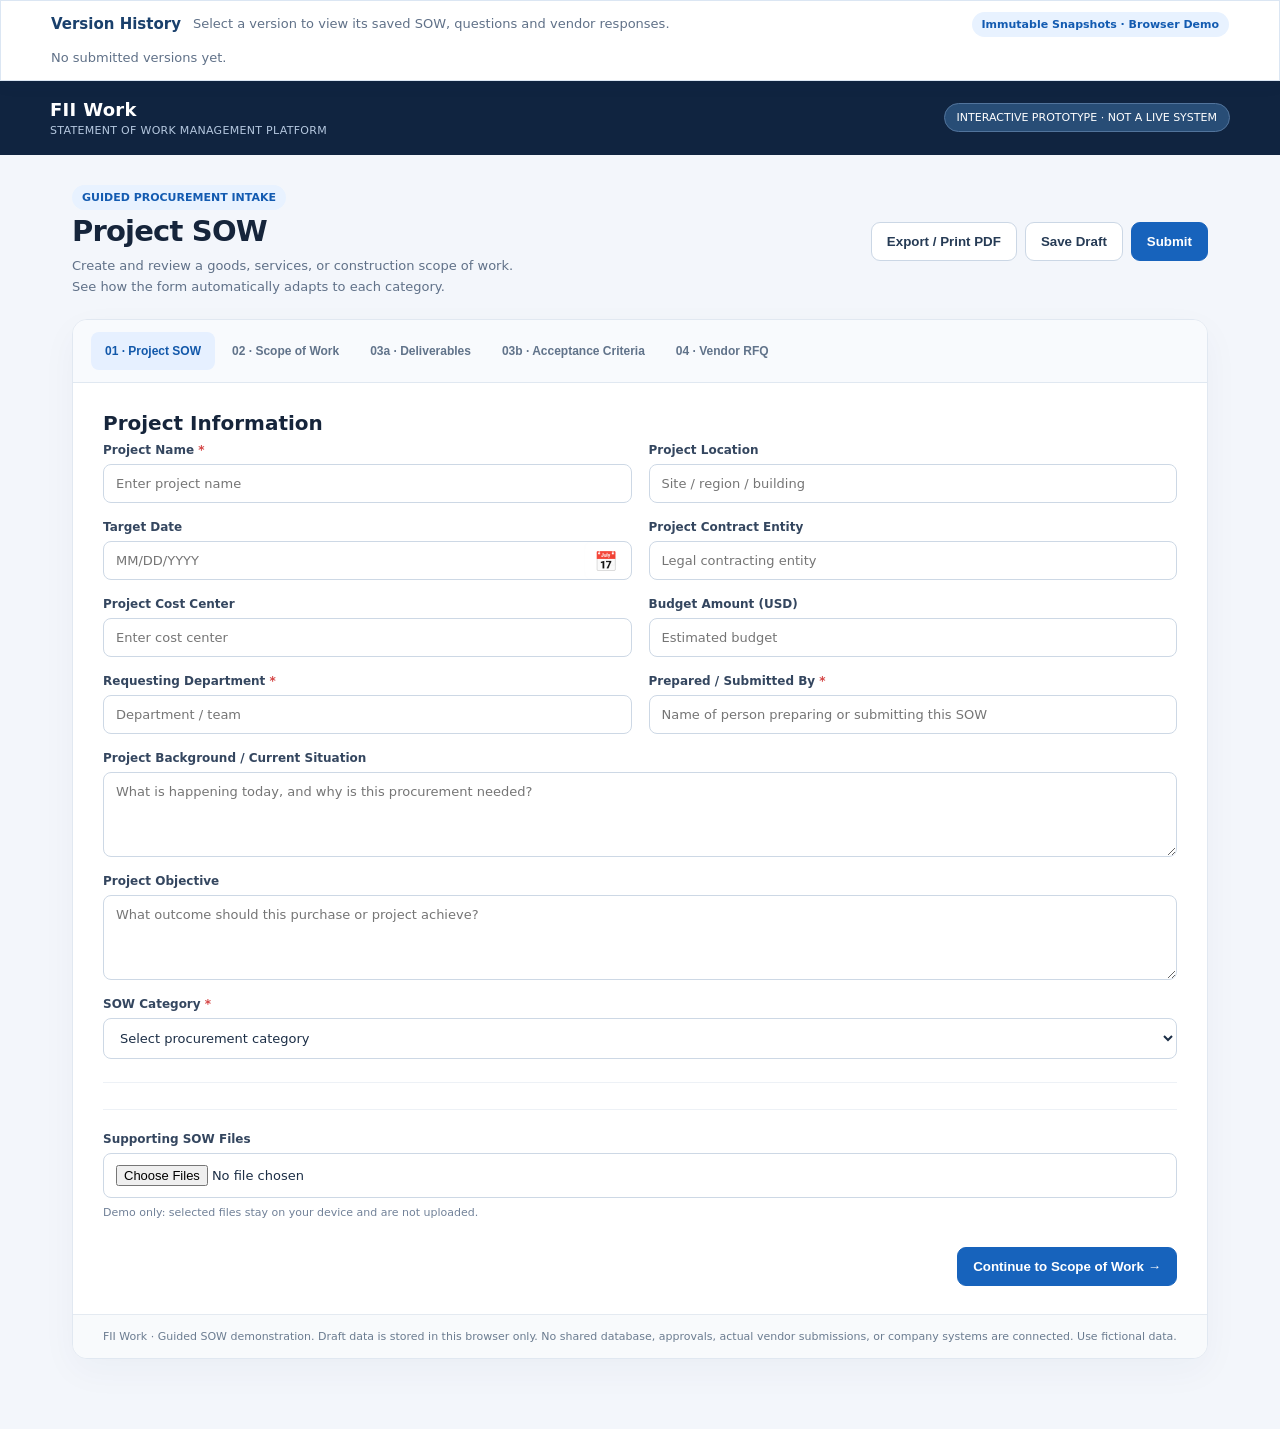
==== commit 4f7ad72a: "Keep Version History fixed at viewport top across all SOW tabs and scroll positions" ====
--- a/docs/index.html
+++ b/docs/index.html
@@ -2,8 +2,8 @@
 <html lang="en"><head><meta charset="utf-8"/><meta content="width=device-width,initial-scale=1" name="viewport"/><title>FII Work · Guided Project SOW</title><style>
 :root{font-family:Inter,ui-sans-serif,system-ui,-apple-system,Segoe UI,sans-serif;color:#16253b;background:#f3f6fb}*{box-sizing:border-box}body{margin:0}.top{background:#102440;color:white;padding:18px max(24px,calc((100vw - 1180px)/2));display:flex;justify-content:space-between;align-items:center;gap:15px}.brand{font-size:18px;font-weight:800;letter-spacing:.3px}.brand small{display:block;color:#b5c8df;font-size:11px;font-weight:500;margin-top:4px}.tag{font-size:11px;background:#284d76;border:1px solid #52749c;border-radius:30px;padding:7px 12px}.wrap{max-width:1180px;margin:auto;padding:30px 22px 70px}.hero{display:flex;justify-content:space-between;gap:20px;align-items:center;margin-bottom:22px}.hero h1{font-size:29px;letter-spacing:-.8px;margin:4px 0 8px}.muted{color:#607188;font-size:13px;line-height:1.6}.actions{display:flex;gap:8px;flex-wrap:wrap}.btn{border:1px solid #cbd7e5;background:white;color:#263b55;border-radius:9px;padding:11px 15px;font-weight:700;cursor:pointer}.btn.primary{background:#1763bc;color:white;border-color:#1763bc}.btn:hover{filter:brightness(.96)}.shell{background:white;border:1px solid #e1e8f1;border-radius:15px;box-shadow:0 12px 36px #203b5d0a;overflow:hidden}.tabs{display:flex;gap:3px;background:#f8fafd;border-bottom:1px solid #e0e8f1;padding:12px 18px;overflow-x:auto}.tab{white-space:nowrap;border:0;background:transparent;color:#61738a;border-radius:8px;padding:12px 14px;cursor:pointer;font-weight:700;font-size:12px}.tab.active{background:#e6f0ff;color:#1258aa}.page{padding:28px 30px;display:none}.page.active{display:block}.section{border-bottom:1px solid #edf1f6;padding-bottom:23px;margin-bottom:24px}.section:last-child{border:0;margin:0;padding:0}h2{font-size:20px;margin:0 0 8px}h3{font-size:15px;margin:0 0 16px}.grid{display:grid;grid-template-columns:repeat(2,minmax(0,1fr));gap:17px}.field{display:flex;flex-direction:column;gap:7px}.field.full{grid-column:1/-1}label{font-size:12px;font-weight:750;color:#34465f}input,select,textarea{width:100%;font:inherit;color:#1c2e46;background:white;border:1px solid #cdd8e5;border-radius:8px;padding:11px 12px;outline-color:#347ccf;font-size:13px}textarea{min-height:85px;resize:vertical}.hint{color:#718198;font-size:11px;line-height:1.5}.note{background:#eef5ff;border:1px solid #d7e7ff;border-radius:10px;padding:14px 16px;color:#345c88;font-size:12px;line-height:1.65}.categorybox{border:1px solid #dce7f3;border-radius:12px;padding:20px;background:#fbfdff;margin-top:20px}.pill{display:inline-block;color:#135bb1;background:#e8f2ff;border-radius:40px;padding:6px 10px;font-size:11px;font-weight:800}.question{padding:18px 0;border-bottom:1px solid #e9eef5}.question:last-child{border:0}.question-title{font-size:14px;font-weight:750;line-height:1.5;margin-bottom:8px}.question-num{display:inline-grid;place-items:center;background:#e8f2ff;color:#1260b8;border-radius:7px;width:27px;height:27px;margin-right:8px}.subquestions{margin-top:12px;padding:15px;background:#f1f7ff;border-left:3px solid #2877d0;border-radius:7px}.subquestions label{display:block;margin-bottom:8px}.split{display:grid;grid-template-columns:1fr 1fr;gap:20px}.check{display:flex;gap:9px;align-items:flex-start;font-size:13px;margin:11px 0}.check input{width:auto;margin:3px 0}.status{padding:11px 14px;background:#fff8e8;border:1px solid #f0dcac;border-radius:8px;color:#75561d;font-size:12px;margin-top:16px}.foot{padding:15px 30px;background:#f8fafc;border-top:1px solid #e4eaf1;color:#6b7c90;font-size:11px}.chip{display:inline-block;border:1px solid #dce6f1;background:#f8fbff;padding:8px 10px;border-radius:8px;font-size:12px;margin:4px 4px 4px 0}.table{width:100%;border-collapse:collapse;font-size:12px}.table td,.table th{border-bottom:1px solid #e8edf4;text-align:left;padding:12px}.table th{background:#f8fafc;color:#4c6079}.smallbtn{border:0;border-radius:7px;background:#e8f2ff;color:#185da9;padding:8px 11px;cursor:pointer;font-weight:700}.footerActions{display:flex;justify-content:flex-end;gap:10px;margin-top:25px}.required{color:#d44444}.empty{padding:30px;text-align:center;color:#7a889a;background:#f8fafc;border-radius:9px}.rfqitem{padding:12px;background:#f7f9fc;border:1px solid #e2eaf4;border-radius:8px;margin:10px 0}.progress{height:7px;border-radius:10px;background:#e9eef5;overflow:hidden;margin:13px 0}.progress div{height:100%;background:#2576ce;transition:width .25s}.alert{position:fixed;bottom:22px;right:22px;background:#142a47;color:white;border-radius:10px;padding:14px 18px;box-shadow:0 9px 30px #0003;display:none;z-index:9;font-size:13px;max-width:330px}@media(max-width:720px){.top{padding:15px 20px}.wrap{padding:20px 12px}.hero{display:block}.actions{margin-top:15px}.page{padding:22px 17px}.grid,.split{grid-template-columns:1fr}.field.full{grid-column:auto}.tabs{padding:8px}.hero h1{font-size:24px}}
 .english-date{position:relative;width:100%}.english-date .date-display{padding-right:53px;cursor:pointer;background:#fff}.english-date>input[type="date"]{position:absolute;right:0;top:0;height:100%;width:48px;max-width:48px;opacity:.015;cursor:pointer;z-index:2;color:transparent}.english-date::after{content:"📅";pointer-events:none;position:absolute;right:14px;top:50%;transform:translateY(-50%);font-size:19px;z-index:1}
-.version-history-sticky{position:sticky;top:0;z-index:30;background:#fff;border:1px solid #dbe6f3;box-shadow:0 4px 14px #172e4a12;border-radius:12px;margin-bottom:16px;padding:13px 17px}.version-title{display:flex;align-items:center;justify-content:space-between;gap:12px;flex-wrap:wrap}.version-title>div{display:flex;align-items:center;gap:12px;flex-wrap:wrap}.version-title strong{font-size:15px;color:#1a406c}.version-strip{display:flex;gap:9px;overflow-x:auto;padding-top:11px;max-width:100%}.version-entry{min-width:180px;flex-shrink:0;text-align:left;background:#f5f9ff;border:1px solid #cddded;border-radius:9px;padding:9px 12px;cursor:pointer;color:#123b65}.version-entry strong{display:block;font-size:13px}.version-entry small{display:block;color:#627891;margin-top:3px;font-size:11px}.version-entry:hover{background:#e9f3ff;border-color:#3379ce}.version-entry.legacy{border-style:dashed}.version-overlay{position:fixed;inset:0;z-index:100;background:#13294699;display:flex;justify-content:center;padding:24px}.version-panel{width:min(980px,100%);background:white;border-radius:13px;display:flex;flex-direction:column;overflow:hidden;box-shadow:0 10px 40px #0005}.version-panel-head{padding:20px 26px;background:#f6f9fd;border-bottom:1px solid #dde8f4;display:flex;justify-content:space-between;gap:16px;align-items:center}.version-panel-head h2{margin:0}.version-scroll{overflow:auto;padding:24px 29px;flex:1}.version-scroll h3{margin:24px 0 9px;color:#154d8b}.version-scroll .history-group{padding:12px 0;border-bottom:1px solid #edf2f7}.version-scroll .history-group b{display:block;font-size:12px;color:#3a526f;margin-bottom:5px}.version-scroll .history-value{white-space:pre-wrap;font-size:13px}.version-scroll .history-row{padding:9px 12px;background:#f6f9fc;margin:7px 0;border-radius:6px}.history-version-label{font-weight:750}.version-overlay .muted{font-size:12px}@media(max-width:720px){.version-overlay{padding:0}.version-panel{border-radius:0}.version-panel-head{padding:13px;flex-direction:column;align-items:flex-start}.version-scroll{padding:16px}.version-history-sticky{border-radius:0;top:0;margin:0 -12px 14px}}
-</style></head><body><header class="top"><div class="brand">FII Work <small>STATEMENT OF WORK MANAGEMENT PLATFORM</small></div><div class="tag">INTERACTIVE PROTOTYPE · NOT A LIVE SYSTEM</div></header><main class="wrap"><div class="hero"><div><div class="pill">GUIDED PROCUREMENT INTAKE</div><h1>Project SOW</h1><div class="muted">Create and review a goods, services, or construction scope of work.<br/>See how the form automatically adapts to each category.</div></div><div class="actions"><button class="btn" onclick="exportPDF()">Export / Print PDF</button><button class="btn" onclick="saveDraft()">Save Draft</button><button class="btn primary" onclick="submitDemo()">Submit</button></div></div><div id="versionHistorySection" class="version-history-sticky"><div class="version-title"><div><strong>Version History</strong><span class="muted">Select a version to view its saved SOW, questions and vendor responses.</span></div><span class="pill">Immutable Snapshots · Browser Demo</span></div><div class="version-strip" id="versionHistoryRows"><span class="muted">No submitted versions yet.</span></div></div>
+.version-history-sticky{position:fixed;top:0;left:0;right:0;width:100%;z-index:90;background:#fff;border:1px solid #dbe6f3;box-shadow:0 4px 14px #172e4a12;border-radius:0;margin:0;padding:11px max(20px,calc((100vw - 1180px)/2));max-height:38vh;overflow-y:auto}.version-title{display:flex;align-items:center;justify-content:space-between;gap:12px;flex-wrap:wrap}.version-title>div{display:flex;align-items:center;gap:12px;flex-wrap:wrap}.version-title strong{font-size:15px;color:#1a406c}.version-strip{display:flex;gap:9px;overflow-x:auto;padding-top:11px;max-width:100%}.version-entry{min-width:180px;flex-shrink:0;text-align:left;background:#f5f9ff;border:1px solid #cddded;border-radius:9px;padding:9px 12px;cursor:pointer;color:#123b65}.version-entry strong{display:block;font-size:13px}.version-entry small{display:block;color:#627891;margin-top:3px;font-size:11px}.version-entry:hover{background:#e9f3ff;border-color:#3379ce}.version-entry.legacy{border-style:dashed}.version-overlay{position:fixed;inset:0;z-index:100;background:#13294699;display:flex;justify-content:center;padding:24px}.version-panel{width:min(980px,100%);background:white;border-radius:13px;display:flex;flex-direction:column;overflow:hidden;box-shadow:0 10px 40px #0005}.version-panel-head{padding:20px 26px;background:#f6f9fd;border-bottom:1px solid #dde8f4;display:flex;justify-content:space-between;gap:16px;align-items:center}.version-panel-head h2{margin:0}.version-scroll{overflow:auto;padding:24px 29px;flex:1}.version-scroll h3{margin:24px 0 9px;color:#154d8b}.version-scroll .history-group{padding:12px 0;border-bottom:1px solid #edf2f7}.version-scroll .history-group b{display:block;font-size:12px;color:#3a526f;margin-bottom:5px}.version-scroll .history-value{white-space:pre-wrap;font-size:13px}.version-scroll .history-row{padding:9px 12px;background:#f6f9fc;margin:7px 0;border-radius:6px}.history-version-label{font-weight:750}.version-overlay .muted{font-size:12px}@media(max-width:720px){.version-overlay{padding:0}.version-panel{border-radius:0}.version-panel-head{padding:13px;flex-direction:column;align-items:flex-start}.version-scroll{padding:16px}.version-history-sticky{border-radius:0;top:0;margin:0;left:0;right:0;padding:10px 14px}}
+</style></head><body><div id="versionHistorySection" class="version-history-sticky"><div class="version-title"><div><strong>Version History</strong><span class="muted">Select a version to view its saved SOW, questions and vendor responses.</span></div><span class="pill">Immutable Snapshots · Browser Demo</span></div><div class="version-strip" id="versionHistoryRows"><span class="muted">No submitted versions yet.</span></div></div><header class="top"><div class="brand">FII Work <small>STATEMENT OF WORK MANAGEMENT PLATFORM</small></div><div class="tag">INTERACTIVE PROTOTYPE · NOT A LIVE SYSTEM</div></header><main class="wrap"><div class="hero"><div><div class="pill">GUIDED PROCUREMENT INTAKE</div><h1>Project SOW</h1><div class="muted">Create and review a goods, services, or construction scope of work.<br/>See how the form automatically adapts to each category.</div></div><div class="actions"><button class="btn" onclick="exportPDF()">Export / Print PDF</button><button class="btn" onclick="saveDraft()">Save Draft</button><button class="btn primary" onclick="submitDemo()">Submit</button></div></div>
 <div id="versionViewer" class="version-overlay" style="display:none"><div class="version-panel"><div class="version-panel-head"><div><h2 id="versionViewerTitle">Version Snapshot</h2><p class="muted">Read-only historical record. Subsequent edits do not change this version.</p></div><button type="button" class="btn" onclick="closeVersion()">Close & Return to Draft</button></div><div class="version-scroll" id="versionViewerContent"></div></div></div>
 <div class="shell"><nav class="tabs" id="tabs"><button class="tab active" data-tab="project">01 · Project SOW</button><button class="tab" data-tab="scope">02 · Scope of Work</button><button class="tab" data-tab="deliverables">03a · Deliverables</button><button class="tab" data-tab="acceptance">03b · Acceptance Criteria</button><button class="tab" data-tab="rfq">04 · Vendor RFQ</button></nav>
 <section class="page active" id="project"><div class="section"><h2>Project Information</h2><div class="grid"><div class="field"><label>Project Name <span class="required">*</span></label><input data-save="" id="projectName" placeholder="Enter project name"/></div><div class="field"><label>Project Location</label><input data-save="" id="location" placeholder="Site / region / building"/></div><div class="field"><label>Target Date</label><div class="english-date"><input class="date-display" id="targetDateDisplay" type="text" placeholder="MM/DD/YYYY" readonly onclick="openEnglishDate('targetDate')" aria-label="Target date (MM/DD/YYYY)"/><input data-save="" id="targetDate" type="date" lang="en-US" aria-label="Choose target date" onchange="syncEnglishDates()" title="Choose date"/></div></div><div class="field"><label>Project Contract Entity</label><input data-save="" id="entity" placeholder="Legal contracting entity"/></div><div class="field"><label>Project Cost Center</label><input data-save="" id="costCenter" placeholder="Enter cost center"/></div><div class="field"><label>Budget Amount (USD)</label><input data-save="" id="budget" min="0" placeholder="Estimated budget" type="number"/></div><div class="field"><label>Requesting Department <span class="required">*</span></label><input data-save="" id="department" placeholder="Department / team"/></div><div class="field"><label>Prepared / Submitted By <span class="required">*</span></label><input data-save="" id="owner" placeholder="Name of person preparing or submitting this SOW"/></div><div class="field full"><label>Project Background / Current Situation</label><textarea data-save="" id="background" placeholder="What is happening today, and why is this procurement needed?"></textarea></div><div class="field full"><label>Project Objective</label><textarea data-save="" id="objective" placeholder="What outcome should this purchase or project achieve?"></textarea></div><div class="field full"><label>SOW Category <span class="required">*</span></label><select data-save="" id="category"><option value="">Select procurement category</option><option value="goods">Goods &amp; Equipment</option><option value="services">Services</option><option value="construction">Construction</option></select></div></div></div><div class="field" id="sowUploadsAtEnd" style="width:100%;margin-top:26px;padding-top:22px;border-top:1px solid #edf1f6"><label>Supporting SOW Files</label><input accept=".ppt,.pptx,.pdf,.doc,.docx,.xlsx,.png,.jpg" id="files" multiple="" type="file"/><div class="hint">Demo only: selected files stay on your device and are not uploaded.</div></div><div class="footerActions"><button class="btn primary" onclick="go('scope')">Continue to Scope of Work →</button></div></section>
@@ -27,7 +27,7 @@
 function renderVersionHistory(){const el=document.getElementById('versionHistoryRows');if(!el)return;const h=getVersionHistory();el.innerHTML=h.length?h.map((r,i)=>'<button type="button" class="version-entry'+(r.snapshot?'':' legacy')+'" onclick="viewVersion('+i+')"><strong>'+esc(r.version||'Legacy R'+(i+1))+'</strong><small>'+esc(r.releasePeople||r.owner||'Unknown')+'</small><small>'+esc(r.date||'Date unavailable')+(r.snapshot?'':' · Metadata only')+'</small></button>').join(''):'<span class="muted">No submitted versions yet.</span>'}
 function captureVersionSnapshot(){const draft=snapshot();const subtype=document.getElementById('workType')?.value||'';const deep=Object.assign({},window.guidedDeepAnswers||{});const fields=JSON.parse(JSON.stringify(draft.state));const records=JSON.parse(JSON.stringify(draft.rfqs));return {fields,rfqs:records,category:key(),subtype,deepAnswers:deep,createdAt:new Date().toISOString()}}
 function snapshotBlock(title,text){return '<div class="history-group"><b>'+esc(title)+'</b><div class="history-value">'+esc(text===undefined||text===null||text===''?'—':text)+'</div></div>'}
-function viewVersion(index){const r=getVersionHistory()[index];if(!r)return;const pane=document.getElementById('versionViewerContent');document.getElementById('versionViewerTitle').textContent=r.version||'Historical Version';if(!r.snapshot){pane.innerHTML='<p>This version was recorded before full snapshot storage was added. Only its original metadata is available; past SOW answers and RFQ replies cannot be recovered automatically.</p>'+snapshotBlock('Project',r.project)+snapshotBlock('Release People',r.releasePeople||r.owner)+snapshotBlock('Date',r.date);document.getElementById('versionViewer').style.display='flex';return}
+function viewVersion(index,fromHash=false){const r=getVersionHistory()[index];if(!r)return;if(!fromHash&&r.version)history.replaceState(null,'','#version='+encodeURIComponent(r.version));const pane=document.getElementById('versionViewerContent');document.getElementById('versionViewerTitle').textContent=r.version||'Historical Version';if(!r.snapshot){pane.innerHTML='<p>This version was recorded before full snapshot storage was added. Only its original metadata is available; past SOW answers and RFQ replies cannot be recovered automatically.</p>'+snapshotBlock('Project',r.project)+snapshotBlock('Release People',r.releasePeople||r.owner)+snapshotBlock('Date',r.date);document.getElementById('versionViewer').style.display='flex';return}
 const s=r.snapshot,fields=s.fields||{},cat=s.category||fields.category,config=T[cat];let html='<h3>Version Details</h3>'+snapshotBlock('Version',r.version)+snapshotBlock('Release People',r.releasePeople||r.owner)+snapshotBlock('Submitted At',r.date)+snapshotBlock('Category',config?.title||cat);
 html+='<h3>Project Information</h3>';for(const [id,label] of [['projectName','Project Name'],['location','Project Location'],['targetDate','Target Date'],['entity','Project Contract Entity'],['costCenter','Project Cost Center'],['budget','Budget Amount (USD)'],['department','Requesting Department'],['owner','Prepared / Submitted By'],['background','Project Background / Current Situation'],['objective','Project Objective']])html+=snapshotBlock(label,fields[id]);
 html+='<h3>Category-Specific Questions</h3>';const questions=config?.questions||[];questions.forEach((q,i)=>{html+=snapshotBlock((i+1)+'. '+q[0],fields['q_'+cat+'_'+i]);if(fields['detail_'+cat+'_'+i])html+=snapshotBlock('Details',fields['detail_'+cat+'_'+i])});
@@ -36,8 +36,10 @@
 for(const section of ['deliverables','acceptance']){html+='<h3>'+(section==='deliverables'?'Deliverables':'Acceptance Criteria')+'</h3>';const items=config?.[section]||[];items.forEach((item,i)=>html+=snapshotBlock(item,fields[section+'_'+cat+'_'+i]?'Selected':'Not selected'));html+=snapshotBlock('Additional Details',fields[section+'_extra_'+cat])}
 html+='<h3>Vendor RFQ — Questions & Responses</h3>';const rfqs=s.rfqs||[];html+=rfqs.length?rfqs.map((q,i)=>'<div class="history-row"><b>Q'+(i+1)+' · '+esc(q.vendor||'Vendor')+'</b><div class="muted">'+esc(q.category||'')+' / '+esc(q.item||'')+'</div>'+snapshotBlock('Vendor Question',q.q||q.question)+snapshotBlock('Requesting Team Response',q.reply||q.response||'—')+(Array.isArray(q.messages)?q.messages.map(m=>snapshotBlock((m.author||'Responder')+' — '+(m.date||''),m.text)).join(''):'')+'</div>').join(''):'<p class="muted">No RFQ entries in this version.</p>';
 pane.innerHTML=html;document.getElementById('versionViewer').style.display='flex'}
-function closeVersion(){document.getElementById('versionViewer').style.display='none'}
-document.addEventListener('DOMContentLoaded',renderVersionHistory);
+function closeVersion(){document.getElementById('versionViewer').style.display='none';if(location.hash.startsWith('#version='))history.replaceState(null,'',location.pathname+location.search)}
+function keepVersionHistoryAtTop(){const bar=document.getElementById('versionHistorySection');if(!bar)return;document.body.style.paddingTop=bar.getBoundingClientRect().height+'px'}
+document.addEventListener('DOMContentLoaded',()=>{keepVersionHistoryAtTop();if(typeof ResizeObserver!=='undefined')new ResizeObserver(keepVersionHistoryAtTop).observe(document.getElementById('versionHistorySection'));window.addEventListener('resize',keepVersionHistoryAtTop);});
+document.addEventListener('DOMContentLoaded',()=>{renderVersionHistory();const code=location.hash.startsWith('#version=')?decodeURIComponent(location.hash.slice(9)):null;if(code){const index=getVersionHistory().findIndex(v=>v.version===code);if(index>=0)viewVersion(index,true)}});window.addEventListener('hashchange',()=>{if(location.hash.startsWith('#version=')){const code=decodeURIComponent(location.hash.slice(9)),index=getVersionHistory().findIndex(v=>v.version===code);if(index>=0)viewVersion(index,true)}else document.getElementById('versionViewer').style.display='none'});
 function toast(s){let x=$('toast');x.textContent=s;x.style.display='block';clearTimeout(window.toastTimer);window.toastTimer=setTimeout(()=>x.style.display='none',4000)}function snapshot(){document.querySelectorAll('[data-save]').forEach(e=>state[e.id]=e.value);return {state,rfqs,deepAnswers:window.guidedDeepAnswers||{}}}function saveDraft(){try{localStorage.setItem('fiiGuidedSowDemoV1',JSON.stringify(snapshot()));toast('Draft saved in this browser only.')}catch(e){toast('Browser storage unavailable. Your entries are still visible in this tab.')}}function submitDemo(){snapshot();const missing=['projectName','department','owner','category'].filter(id=>!$(id).value.trim());if(missing.length){toast('Complete Project Name, Department, Prepared / Submitted By, and Category before submitting.');go('project');return}let n=0;for(let i=0;i<5;i++)if((state[dataKey('q',i)]||'').trim())n++;if(n<5){toast('Please complete all five guided category questions first.');go('project');return}
 const hist=getVersionHistory(),date=new Date(),version=versionCode(hist,date);const entry={version,project:$('projectName').value,owner:$('owner').value,releasePeople:$('owner').value,category:key(),date:date.toLocaleString('en-US'),snapshot:captureVersionSnapshot()};
 try{localStorage.setItem(HISTORY_KEY,JSON.stringify([...hist,entry]));localStorage.setItem('fiiGuidedSowDemoV1',JSON.stringify(snapshot()));renderVersionHistory();toast('Version '+version+' saved as a read-only snapshot in this browser.')}catch(e){toast('Unable to save version. Browser storage may be full. No version was recorded.')}}
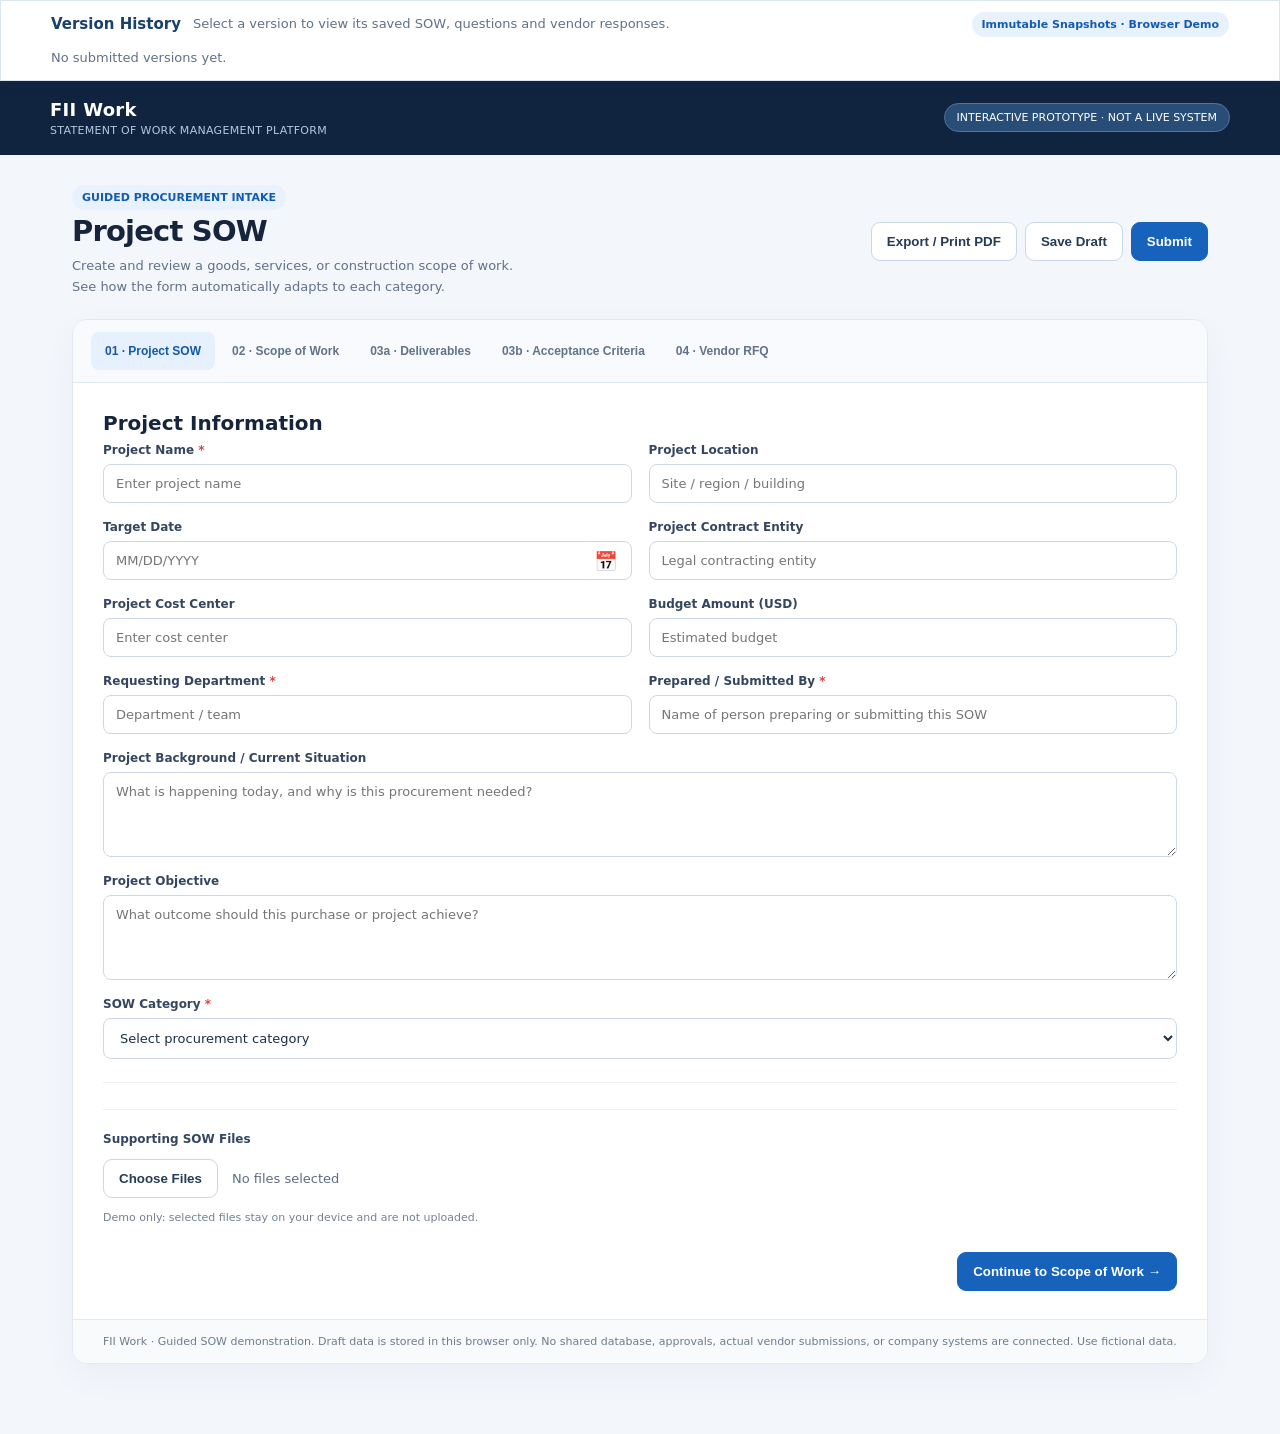
==== commit 63250832: "Replace native localized file picker with English-only Choose Files control" ====
--- a/docs/index.html
+++ b/docs/index.html
@@ -3,10 +3,11 @@
 :root{font-family:Inter,ui-sans-serif,system-ui,-apple-system,Segoe UI,sans-serif;color:#16253b;background:#f3f6fb}*{box-sizing:border-box}body{margin:0}.top{background:#102440;color:white;padding:18px max(24px,calc((100vw - 1180px)/2));display:flex;justify-content:space-between;align-items:center;gap:15px}.brand{font-size:18px;font-weight:800;letter-spacing:.3px}.brand small{display:block;color:#b5c8df;font-size:11px;font-weight:500;margin-top:4px}.tag{font-size:11px;background:#284d76;border:1px solid #52749c;border-radius:30px;padding:7px 12px}.wrap{max-width:1180px;margin:auto;padding:30px 22px 70px}.hero{display:flex;justify-content:space-between;gap:20px;align-items:center;margin-bottom:22px}.hero h1{font-size:29px;letter-spacing:-.8px;margin:4px 0 8px}.muted{color:#607188;font-size:13px;line-height:1.6}.actions{display:flex;gap:8px;flex-wrap:wrap}.btn{border:1px solid #cbd7e5;background:white;color:#263b55;border-radius:9px;padding:11px 15px;font-weight:700;cursor:pointer}.btn.primary{background:#1763bc;color:white;border-color:#1763bc}.btn:hover{filter:brightness(.96)}.shell{background:white;border:1px solid #e1e8f1;border-radius:15px;box-shadow:0 12px 36px #203b5d0a;overflow:hidden}.tabs{display:flex;gap:3px;background:#f8fafd;border-bottom:1px solid #e0e8f1;padding:12px 18px;overflow-x:auto}.tab{white-space:nowrap;border:0;background:transparent;color:#61738a;border-radius:8px;padding:12px 14px;cursor:pointer;font-weight:700;font-size:12px}.tab.active{background:#e6f0ff;color:#1258aa}.page{padding:28px 30px;display:none}.page.active{display:block}.section{border-bottom:1px solid #edf1f6;padding-bottom:23px;margin-bottom:24px}.section:last-child{border:0;margin:0;padding:0}h2{font-size:20px;margin:0 0 8px}h3{font-size:15px;margin:0 0 16px}.grid{display:grid;grid-template-columns:repeat(2,minmax(0,1fr));gap:17px}.field{display:flex;flex-direction:column;gap:7px}.field.full{grid-column:1/-1}label{font-size:12px;font-weight:750;color:#34465f}input,select,textarea{width:100%;font:inherit;color:#1c2e46;background:white;border:1px solid #cdd8e5;border-radius:8px;padding:11px 12px;outline-color:#347ccf;font-size:13px}textarea{min-height:85px;resize:vertical}.hint{color:#718198;font-size:11px;line-height:1.5}.note{background:#eef5ff;border:1px solid #d7e7ff;border-radius:10px;padding:14px 16px;color:#345c88;font-size:12px;line-height:1.65}.categorybox{border:1px solid #dce7f3;border-radius:12px;padding:20px;background:#fbfdff;margin-top:20px}.pill{display:inline-block;color:#135bb1;background:#e8f2ff;border-radius:40px;padding:6px 10px;font-size:11px;font-weight:800}.question{padding:18px 0;border-bottom:1px solid #e9eef5}.question:last-child{border:0}.question-title{font-size:14px;font-weight:750;line-height:1.5;margin-bottom:8px}.question-num{display:inline-grid;place-items:center;background:#e8f2ff;color:#1260b8;border-radius:7px;width:27px;height:27px;margin-right:8px}.subquestions{margin-top:12px;padding:15px;background:#f1f7ff;border-left:3px solid #2877d0;border-radius:7px}.subquestions label{display:block;margin-bottom:8px}.split{display:grid;grid-template-columns:1fr 1fr;gap:20px}.check{display:flex;gap:9px;align-items:flex-start;font-size:13px;margin:11px 0}.check input{width:auto;margin:3px 0}.status{padding:11px 14px;background:#fff8e8;border:1px solid #f0dcac;border-radius:8px;color:#75561d;font-size:12px;margin-top:16px}.foot{padding:15px 30px;background:#f8fafc;border-top:1px solid #e4eaf1;color:#6b7c90;font-size:11px}.chip{display:inline-block;border:1px solid #dce6f1;background:#f8fbff;padding:8px 10px;border-radius:8px;font-size:12px;margin:4px 4px 4px 0}.table{width:100%;border-collapse:collapse;font-size:12px}.table td,.table th{border-bottom:1px solid #e8edf4;text-align:left;padding:12px}.table th{background:#f8fafc;color:#4c6079}.smallbtn{border:0;border-radius:7px;background:#e8f2ff;color:#185da9;padding:8px 11px;cursor:pointer;font-weight:700}.footerActions{display:flex;justify-content:flex-end;gap:10px;margin-top:25px}.required{color:#d44444}.empty{padding:30px;text-align:center;color:#7a889a;background:#f8fafc;border-radius:9px}.rfqitem{padding:12px;background:#f7f9fc;border:1px solid #e2eaf4;border-radius:8px;margin:10px 0}.progress{height:7px;border-radius:10px;background:#e9eef5;overflow:hidden;margin:13px 0}.progress div{height:100%;background:#2576ce;transition:width .25s}.alert{position:fixed;bottom:22px;right:22px;background:#142a47;color:white;border-radius:10px;padding:14px 18px;box-shadow:0 9px 30px #0003;display:none;z-index:9;font-size:13px;max-width:330px}@media(max-width:720px){.top{padding:15px 20px}.wrap{padding:20px 12px}.hero{display:block}.actions{margin-top:15px}.page{padding:22px 17px}.grid,.split{grid-template-columns:1fr}.field.full{grid-column:auto}.tabs{padding:8px}.hero h1{font-size:24px}}
 .english-date{position:relative;width:100%}.english-date .date-display{padding-right:53px;cursor:pointer;background:#fff}.english-date>input[type="date"]{position:absolute;right:0;top:0;height:100%;width:48px;max-width:48px;opacity:.015;cursor:pointer;z-index:2;color:transparent}.english-date::after{content:"📅";pointer-events:none;position:absolute;right:14px;top:50%;transform:translateY(-50%);font-size:19px;z-index:1}
 .version-history-sticky{position:fixed;top:0;left:0;right:0;width:100%;z-index:90;background:#fff;border:1px solid #dbe6f3;box-shadow:0 4px 14px #172e4a12;border-radius:0;margin:0;padding:11px max(20px,calc((100vw - 1180px)/2));max-height:38vh;overflow-y:auto}.version-title{display:flex;align-items:center;justify-content:space-between;gap:12px;flex-wrap:wrap}.version-title>div{display:flex;align-items:center;gap:12px;flex-wrap:wrap}.version-title strong{font-size:15px;color:#1a406c}.version-strip{display:flex;gap:9px;overflow-x:auto;padding-top:11px;max-width:100%}.version-entry{min-width:180px;flex-shrink:0;text-align:left;background:#f5f9ff;border:1px solid #cddded;border-radius:9px;padding:9px 12px;cursor:pointer;color:#123b65}.version-entry strong{display:block;font-size:13px}.version-entry small{display:block;color:#627891;margin-top:3px;font-size:11px}.version-entry:hover{background:#e9f3ff;border-color:#3379ce}.version-entry.legacy{border-style:dashed}.version-overlay{position:fixed;inset:0;z-index:100;background:#13294699;display:flex;justify-content:center;padding:24px}.version-panel{width:min(980px,100%);background:white;border-radius:13px;display:flex;flex-direction:column;overflow:hidden;box-shadow:0 10px 40px #0005}.version-panel-head{padding:20px 26px;background:#f6f9fd;border-bottom:1px solid #dde8f4;display:flex;justify-content:space-between;gap:16px;align-items:center}.version-panel-head h2{margin:0}.version-scroll{overflow:auto;padding:24px 29px;flex:1}.version-scroll h3{margin:24px 0 9px;color:#154d8b}.version-scroll .history-group{padding:12px 0;border-bottom:1px solid #edf2f7}.version-scroll .history-group b{display:block;font-size:12px;color:#3a526f;margin-bottom:5px}.version-scroll .history-value{white-space:pre-wrap;font-size:13px}.version-scroll .history-row{padding:9px 12px;background:#f6f9fc;margin:7px 0;border-radius:6px}.history-version-label{font-weight:750}.version-overlay .muted{font-size:12px}@media(max-width:720px){.version-overlay{padding:0}.version-panel{border-radius:0}.version-panel-head{padding:13px;flex-direction:column;align-items:flex-start}.version-scroll{padding:16px}.version-history-sticky{border-radius:0;top:0;margin:0;left:0;right:0;padding:10px 14px}}
+.custom-file-upload{display:flex;align-items:center;gap:14px;flex-wrap:wrap;min-height:50px}.custom-file-upload #selectedFilesLabel{font-size:13px;color:#5c6c82}.visually-hidden-file{position:absolute!important;left:-9999px!important;width:1px!important;height:1px!important;opacity:0!important;pointer-events:none!important}
 </style></head><body><div id="versionHistorySection" class="version-history-sticky"><div class="version-title"><div><strong>Version History</strong><span class="muted">Select a version to view its saved SOW, questions and vendor responses.</span></div><span class="pill">Immutable Snapshots · Browser Demo</span></div><div class="version-strip" id="versionHistoryRows"><span class="muted">No submitted versions yet.</span></div></div><header class="top"><div class="brand">FII Work <small>STATEMENT OF WORK MANAGEMENT PLATFORM</small></div><div class="tag">INTERACTIVE PROTOTYPE · NOT A LIVE SYSTEM</div></header><main class="wrap"><div class="hero"><div><div class="pill">GUIDED PROCUREMENT INTAKE</div><h1>Project SOW</h1><div class="muted">Create and review a goods, services, or construction scope of work.<br/>See how the form automatically adapts to each category.</div></div><div class="actions"><button class="btn" onclick="exportPDF()">Export / Print PDF</button><button class="btn" onclick="saveDraft()">Save Draft</button><button class="btn primary" onclick="submitDemo()">Submit</button></div></div>
 <div id="versionViewer" class="version-overlay" style="display:none"><div class="version-panel"><div class="version-panel-head"><div><h2 id="versionViewerTitle">Version Snapshot</h2><p class="muted">Read-only historical record. Subsequent edits do not change this version.</p></div><button type="button" class="btn" onclick="closeVersion()">Close & Return to Draft</button></div><div class="version-scroll" id="versionViewerContent"></div></div></div>
 <div class="shell"><nav class="tabs" id="tabs"><button class="tab active" data-tab="project">01 · Project SOW</button><button class="tab" data-tab="scope">02 · Scope of Work</button><button class="tab" data-tab="deliverables">03a · Deliverables</button><button class="tab" data-tab="acceptance">03b · Acceptance Criteria</button><button class="tab" data-tab="rfq">04 · Vendor RFQ</button></nav>
-<section class="page active" id="project"><div class="section"><h2>Project Information</h2><div class="grid"><div class="field"><label>Project Name <span class="required">*</span></label><input data-save="" id="projectName" placeholder="Enter project name"/></div><div class="field"><label>Project Location</label><input data-save="" id="location" placeholder="Site / region / building"/></div><div class="field"><label>Target Date</label><div class="english-date"><input class="date-display" id="targetDateDisplay" type="text" placeholder="MM/DD/YYYY" readonly onclick="openEnglishDate('targetDate')" aria-label="Target date (MM/DD/YYYY)"/><input data-save="" id="targetDate" type="date" lang="en-US" aria-label="Choose target date" onchange="syncEnglishDates()" title="Choose date"/></div></div><div class="field"><label>Project Contract Entity</label><input data-save="" id="entity" placeholder="Legal contracting entity"/></div><div class="field"><label>Project Cost Center</label><input data-save="" id="costCenter" placeholder="Enter cost center"/></div><div class="field"><label>Budget Amount (USD)</label><input data-save="" id="budget" min="0" placeholder="Estimated budget" type="number"/></div><div class="field"><label>Requesting Department <span class="required">*</span></label><input data-save="" id="department" placeholder="Department / team"/></div><div class="field"><label>Prepared / Submitted By <span class="required">*</span></label><input data-save="" id="owner" placeholder="Name of person preparing or submitting this SOW"/></div><div class="field full"><label>Project Background / Current Situation</label><textarea data-save="" id="background" placeholder="What is happening today, and why is this procurement needed?"></textarea></div><div class="field full"><label>Project Objective</label><textarea data-save="" id="objective" placeholder="What outcome should this purchase or project achieve?"></textarea></div><div class="field full"><label>SOW Category <span class="required">*</span></label><select data-save="" id="category"><option value="">Select procurement category</option><option value="goods">Goods &amp; Equipment</option><option value="services">Services</option><option value="construction">Construction</option></select></div></div></div><div class="field" id="sowUploadsAtEnd" style="width:100%;margin-top:26px;padding-top:22px;border-top:1px solid #edf1f6"><label>Supporting SOW Files</label><input accept=".ppt,.pptx,.pdf,.doc,.docx,.xlsx,.png,.jpg" id="files" multiple="" type="file"/><div class="hint">Demo only: selected files stay on your device and are not uploaded.</div></div><div class="footerActions"><button class="btn primary" onclick="go('scope')">Continue to Scope of Work →</button></div></section>
+<section class="page active" id="project"><div class="section"><h2>Project Information</h2><div class="grid"><div class="field"><label>Project Name <span class="required">*</span></label><input data-save="" id="projectName" placeholder="Enter project name"/></div><div class="field"><label>Project Location</label><input data-save="" id="location" placeholder="Site / region / building"/></div><div class="field"><label>Target Date</label><div class="english-date"><input class="date-display" id="targetDateDisplay" type="text" placeholder="MM/DD/YYYY" readonly onclick="openEnglishDate('targetDate')" aria-label="Target date (MM/DD/YYYY)"/><input data-save="" id="targetDate" type="date" lang="en-US" aria-label="Choose target date" onchange="syncEnglishDates()" title="Choose date"/></div></div><div class="field"><label>Project Contract Entity</label><input data-save="" id="entity" placeholder="Legal contracting entity"/></div><div class="field"><label>Project Cost Center</label><input data-save="" id="costCenter" placeholder="Enter cost center"/></div><div class="field"><label>Budget Amount (USD)</label><input data-save="" id="budget" min="0" placeholder="Estimated budget" type="number"/></div><div class="field"><label>Requesting Department <span class="required">*</span></label><input data-save="" id="department" placeholder="Department / team"/></div><div class="field"><label>Prepared / Submitted By <span class="required">*</span></label><input data-save="" id="owner" placeholder="Name of person preparing or submitting this SOW"/></div><div class="field full"><label>Project Background / Current Situation</label><textarea data-save="" id="background" placeholder="What is happening today, and why is this procurement needed?"></textarea></div><div class="field full"><label>Project Objective</label><textarea data-save="" id="objective" placeholder="What outcome should this purchase or project achieve?"></textarea></div><div class="field full"><label>SOW Category <span class="required">*</span></label><select data-save="" id="category"><option value="">Select procurement category</option><option value="goods">Goods &amp; Equipment</option><option value="services">Services</option><option value="construction">Construction</option></select></div></div></div><div class="field" id="sowUploadsAtEnd" style="width:100%;margin-top:26px;padding-top:22px;border-top:1px solid #edf1f6"><label>Supporting SOW Files</label><div class="custom-file-upload"><button type="button" class="btn" onclick="document.getElementById('files').click()">Choose Files</button><span id="selectedFilesLabel" aria-live="polite">No files selected</span></div><input accept=".ppt,.pptx,.pdf,.doc,.docx,.xlsx,.png,.jpg" id="files" multiple="" type="file" class="visually-hidden-file" aria-label="Select supporting SOW files" onchange="updateSelectedFilesLabel()"/><div class="hint">Demo only: selected files stay on your device and are not uploaded.</div></div><div class="footerActions"><button class="btn primary" onclick="go('scope')">Continue to Scope of Work →</button></div></section>
 <section class="page" id="scope"><h2>Scope of Work</h2><p class="muted">The requesting team defines technical and performance requirements. The form guides users based on the selected category.</p><div id="scopeContent"></div><div class="section" style="margin-top:25px"><h3>Additional Scope Details</h3><div class="grid"><div class="field full"><label>Work Description / Scope Summary</label><textarea data-save="" id="workDescription" placeholder="Summarize the requested work or product"></textarea></div><div class="field full"><label>Scope Exclusions</label><textarea data-save="" id="exclusions" placeholder="What is explicitly not included?"></textarea></div><div class="field"><label>Schedule / Key Milestones</label><textarea data-save="" id="milestones" placeholder="Target delivery or work milestones"></textarea></div><div class="field"><label>Dependencies &amp; Constraints</label><textarea data-save="" id="dependencies" placeholder="Site access, other vendors, shutdowns, lead times"></textarea></div></div></div><div class="footerActions"><button class="btn" onclick="go('project')">← Back</button><button class="btn primary" onclick="go('deliverables')">Continue to Deliverables →</button></div></section>
 <section class="page" id="deliverables"><h2>Deliverables</h2><p class="muted">The deliverables automatically reflect the selected procurement category.</p><div id="deliverableContent"></div><div class="footerActions"><button class="btn" onclick="go('scope')">← Back</button><button class="btn primary" onclick="go('acceptance')">Continue to Acceptance Criteria →</button></div></section>
 <section class="page" id="acceptance"><h2>Acceptance Criteria</h2><p class="muted">Define how FII will verify that the requested goods or work meet requirements.</p><div id="acceptanceContent"></div><div class="footerActions"><button class="btn" onclick="go('deliverables')">← Back</button><button class="btn primary" onclick="go('rfq')">Continue to Vendor RFQ →</button></div></section>
@@ -119,6 +120,7 @@
 category.addEventListener('change',render);render();
 })();
 </script><script>
+function updateSelectedFilesLabel(){const input=document.getElementById('files'),label=document.getElementById('selectedFilesLabel');if(!input||!label)return;const files=Array.from(input.files||[]);label.textContent=files.length===0?'No files selected':files.length===1?files[0].name:files.length+' files selected';}
 function formatEnglishDate(iso){if(!/^\d{4}-\d{2}-\d{2}$/.test(iso||''))return '';const [y,m,d]=iso.split('-');return m+'/'+d+'/'+y;}
 function syncEnglishDates(){for(const id of ['targetDate','rfqDate']){const input=document.getElementById(id),display=document.getElementById(id+'Display');if(input&&display)display.value=formatEnglishDate(input.value);}}
 function openEnglishDate(id){const input=document.getElementById(id);if(!input)return;try{if(typeof input.showPicker==='function')input.showPicker();else input.focus();}catch(e){input.focus();}}
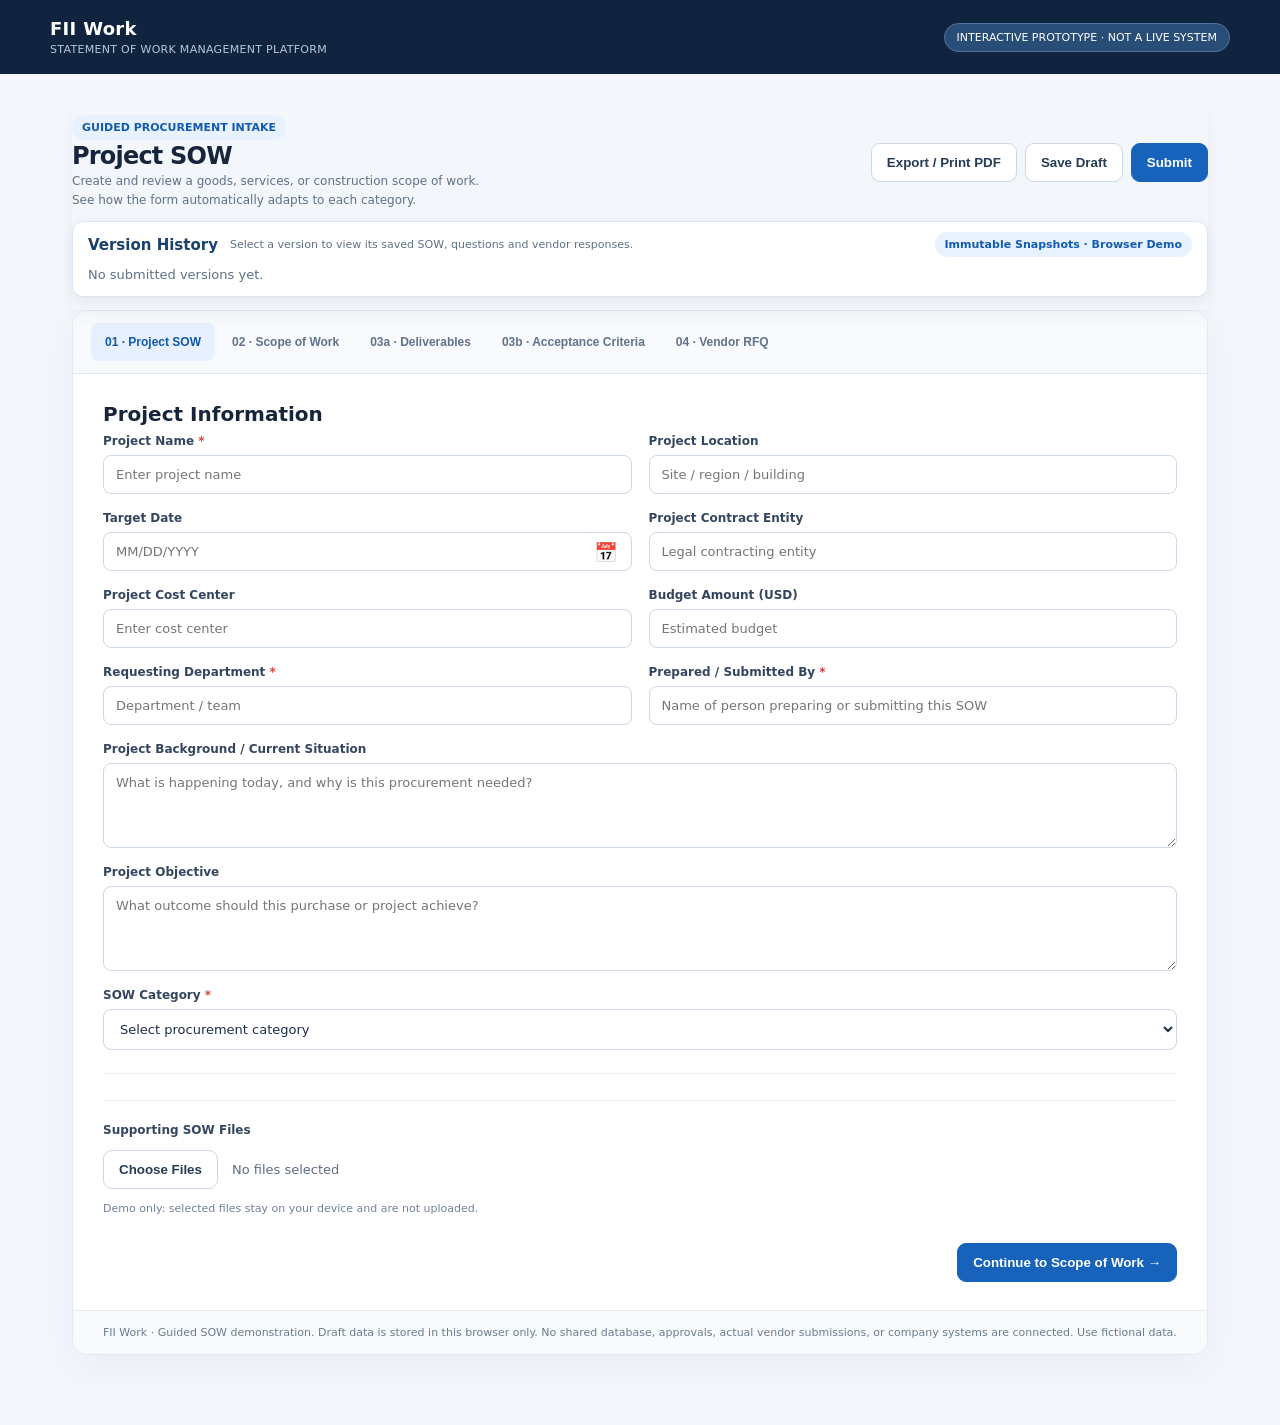
==== commit d59c5bc7: "Pin Project SOW heading and Version History together across every page" ====
--- a/docs/index.html
+++ b/docs/index.html
@@ -2,9 +2,11 @@
 <html lang="en"><head><meta charset="utf-8"/><meta content="width=device-width,initial-scale=1" name="viewport"/><title>FII Work · Guided Project SOW</title><style>
 :root{font-family:Inter,ui-sans-serif,system-ui,-apple-system,Segoe UI,sans-serif;color:#16253b;background:#f3f6fb}*{box-sizing:border-box}body{margin:0}.top{background:#102440;color:white;padding:18px max(24px,calc((100vw - 1180px)/2));display:flex;justify-content:space-between;align-items:center;gap:15px}.brand{font-size:18px;font-weight:800;letter-spacing:.3px}.brand small{display:block;color:#b5c8df;font-size:11px;font-weight:500;margin-top:4px}.tag{font-size:11px;background:#284d76;border:1px solid #52749c;border-radius:30px;padding:7px 12px}.wrap{max-width:1180px;margin:auto;padding:30px 22px 70px}.hero{display:flex;justify-content:space-between;gap:20px;align-items:center;margin-bottom:22px}.hero h1{font-size:29px;letter-spacing:-.8px;margin:4px 0 8px}.muted{color:#607188;font-size:13px;line-height:1.6}.actions{display:flex;gap:8px;flex-wrap:wrap}.btn{border:1px solid #cbd7e5;background:white;color:#263b55;border-radius:9px;padding:11px 15px;font-weight:700;cursor:pointer}.btn.primary{background:#1763bc;color:white;border-color:#1763bc}.btn:hover{filter:brightness(.96)}.shell{background:white;border:1px solid #e1e8f1;border-radius:15px;box-shadow:0 12px 36px #203b5d0a;overflow:hidden}.tabs{display:flex;gap:3px;background:#f8fafd;border-bottom:1px solid #e0e8f1;padding:12px 18px;overflow-x:auto}.tab{white-space:nowrap;border:0;background:transparent;color:#61738a;border-radius:8px;padding:12px 14px;cursor:pointer;font-weight:700;font-size:12px}.tab.active{background:#e6f0ff;color:#1258aa}.page{padding:28px 30px;display:none}.page.active{display:block}.section{border-bottom:1px solid #edf1f6;padding-bottom:23px;margin-bottom:24px}.section:last-child{border:0;margin:0;padding:0}h2{font-size:20px;margin:0 0 8px}h3{font-size:15px;margin:0 0 16px}.grid{display:grid;grid-template-columns:repeat(2,minmax(0,1fr));gap:17px}.field{display:flex;flex-direction:column;gap:7px}.field.full{grid-column:1/-1}label{font-size:12px;font-weight:750;color:#34465f}input,select,textarea{width:100%;font:inherit;color:#1c2e46;background:white;border:1px solid #cdd8e5;border-radius:8px;padding:11px 12px;outline-color:#347ccf;font-size:13px}textarea{min-height:85px;resize:vertical}.hint{color:#718198;font-size:11px;line-height:1.5}.note{background:#eef5ff;border:1px solid #d7e7ff;border-radius:10px;padding:14px 16px;color:#345c88;font-size:12px;line-height:1.65}.categorybox{border:1px solid #dce7f3;border-radius:12px;padding:20px;background:#fbfdff;margin-top:20px}.pill{display:inline-block;color:#135bb1;background:#e8f2ff;border-radius:40px;padding:6px 10px;font-size:11px;font-weight:800}.question{padding:18px 0;border-bottom:1px solid #e9eef5}.question:last-child{border:0}.question-title{font-size:14px;font-weight:750;line-height:1.5;margin-bottom:8px}.question-num{display:inline-grid;place-items:center;background:#e8f2ff;color:#1260b8;border-radius:7px;width:27px;height:27px;margin-right:8px}.subquestions{margin-top:12px;padding:15px;background:#f1f7ff;border-left:3px solid #2877d0;border-radius:7px}.subquestions label{display:block;margin-bottom:8px}.split{display:grid;grid-template-columns:1fr 1fr;gap:20px}.check{display:flex;gap:9px;align-items:flex-start;font-size:13px;margin:11px 0}.check input{width:auto;margin:3px 0}.status{padding:11px 14px;background:#fff8e8;border:1px solid #f0dcac;border-radius:8px;color:#75561d;font-size:12px;margin-top:16px}.foot{padding:15px 30px;background:#f8fafc;border-top:1px solid #e4eaf1;color:#6b7c90;font-size:11px}.chip{display:inline-block;border:1px solid #dce6f1;background:#f8fbff;padding:8px 10px;border-radius:8px;font-size:12px;margin:4px 4px 4px 0}.table{width:100%;border-collapse:collapse;font-size:12px}.table td,.table th{border-bottom:1px solid #e8edf4;text-align:left;padding:12px}.table th{background:#f8fafc;color:#4c6079}.smallbtn{border:0;border-radius:7px;background:#e8f2ff;color:#185da9;padding:8px 11px;cursor:pointer;font-weight:700}.footerActions{display:flex;justify-content:flex-end;gap:10px;margin-top:25px}.required{color:#d44444}.empty{padding:30px;text-align:center;color:#7a889a;background:#f8fafc;border-radius:9px}.rfqitem{padding:12px;background:#f7f9fc;border:1px solid #e2eaf4;border-radius:8px;margin:10px 0}.progress{height:7px;border-radius:10px;background:#e9eef5;overflow:hidden;margin:13px 0}.progress div{height:100%;background:#2576ce;transition:width .25s}.alert{position:fixed;bottom:22px;right:22px;background:#142a47;color:white;border-radius:10px;padding:14px 18px;box-shadow:0 9px 30px #0003;display:none;z-index:9;font-size:13px;max-width:330px}@media(max-width:720px){.top{padding:15px 20px}.wrap{padding:20px 12px}.hero{display:block}.actions{margin-top:15px}.page{padding:22px 17px}.grid,.split{grid-template-columns:1fr}.field.full{grid-column:auto}.tabs{padding:8px}.hero h1{font-size:24px}}
 .english-date{position:relative;width:100%}.english-date .date-display{padding-right:53px;cursor:pointer;background:#fff}.english-date>input[type="date"]{position:absolute;right:0;top:0;height:100%;width:48px;max-width:48px;opacity:.015;cursor:pointer;z-index:2;color:transparent}.english-date::after{content:"📅";pointer-events:none;position:absolute;right:14px;top:50%;transform:translateY(-50%);font-size:19px;z-index:1}
-.version-history-sticky{position:fixed;top:0;left:0;right:0;width:100%;z-index:90;background:#fff;border:1px solid #dbe6f3;box-shadow:0 4px 14px #172e4a12;border-radius:0;margin:0;padding:11px max(20px,calc((100vw - 1180px)/2));max-height:38vh;overflow-y:auto}.version-title{display:flex;align-items:center;justify-content:space-between;gap:12px;flex-wrap:wrap}.version-title>div{display:flex;align-items:center;gap:12px;flex-wrap:wrap}.version-title strong{font-size:15px;color:#1a406c}.version-strip{display:flex;gap:9px;overflow-x:auto;padding-top:11px;max-width:100%}.version-entry{min-width:180px;flex-shrink:0;text-align:left;background:#f5f9ff;border:1px solid #cddded;border-radius:9px;padding:9px 12px;cursor:pointer;color:#123b65}.version-entry strong{display:block;font-size:13px}.version-entry small{display:block;color:#627891;margin-top:3px;font-size:11px}.version-entry:hover{background:#e9f3ff;border-color:#3379ce}.version-entry.legacy{border-style:dashed}.version-overlay{position:fixed;inset:0;z-index:100;background:#13294699;display:flex;justify-content:center;padding:24px}.version-panel{width:min(980px,100%);background:white;border-radius:13px;display:flex;flex-direction:column;overflow:hidden;box-shadow:0 10px 40px #0005}.version-panel-head{padding:20px 26px;background:#f6f9fd;border-bottom:1px solid #dde8f4;display:flex;justify-content:space-between;gap:16px;align-items:center}.version-panel-head h2{margin:0}.version-scroll{overflow:auto;padding:24px 29px;flex:1}.version-scroll h3{margin:24px 0 9px;color:#154d8b}.version-scroll .history-group{padding:12px 0;border-bottom:1px solid #edf2f7}.version-scroll .history-group b{display:block;font-size:12px;color:#3a526f;margin-bottom:5px}.version-scroll .history-value{white-space:pre-wrap;font-size:13px}.version-scroll .history-row{padding:9px 12px;background:#f6f9fc;margin:7px 0;border-radius:6px}.history-version-label{font-weight:750}.version-overlay .muted{font-size:12px}@media(max-width:720px){.version-overlay{padding:0}.version-panel{border-radius:0}.version-panel-head{padding:13px;flex-direction:column;align-items:flex-start}.version-scroll{padding:16px}.version-history-sticky{border-radius:0;top:0;margin:0;left:0;right:0;padding:10px 14px}}
+.version-history-sticky{position:relative;top:auto;left:auto;right:auto;width:100%;z-index:auto;background:#fff;border:1px solid #dbe6f3;box-shadow:0 4px 14px #172e4a12;border-radius:0;margin:0;padding:11px max(20px,calc((100vw - 1180px)/2));max-height:38vh;overflow-y:auto}.version-title{display:flex;align-items:center;justify-content:space-between;gap:12px;flex-wrap:wrap}.version-title>div{display:flex;align-items:center;gap:12px;flex-wrap:wrap}.version-title strong{font-size:15px;color:#1a406c}.version-strip{display:flex;gap:9px;overflow-x:auto;padding-top:11px;max-width:100%}.version-entry{min-width:180px;flex-shrink:0;text-align:left;background:#f5f9ff;border:1px solid #cddded;border-radius:9px;padding:9px 12px;cursor:pointer;color:#123b65}.version-entry strong{display:block;font-size:13px}.version-entry small{display:block;color:#627891;margin-top:3px;font-size:11px}.version-entry:hover{background:#e9f3ff;border-color:#3379ce}.version-entry.legacy{border-style:dashed}.version-overlay{position:fixed;inset:0;z-index:100;background:#13294699;display:flex;justify-content:center;padding:24px}.version-panel{width:min(980px,100%);background:white;border-radius:13px;display:flex;flex-direction:column;overflow:hidden;box-shadow:0 10px 40px #0005}.version-panel-head{padding:20px 26px;background:#f6f9fd;border-bottom:1px solid #dde8f4;display:flex;justify-content:space-between;gap:16px;align-items:center}.version-panel-head h2{margin:0}.version-scroll{overflow:auto;padding:24px 29px;flex:1}.version-scroll h3{margin:24px 0 9px;color:#154d8b}.version-scroll .history-group{padding:12px 0;border-bottom:1px solid #edf2f7}.version-scroll .history-group b{display:block;font-size:12px;color:#3a526f;margin-bottom:5px}.version-scroll .history-value{white-space:pre-wrap;font-size:13px}.version-scroll .history-row{padding:9px 12px;background:#f6f9fc;margin:7px 0;border-radius:6px}.history-version-label{font-weight:750}.version-overlay .muted{font-size:12px}@media(max-width:720px){.version-overlay{padding:0}.version-panel{border-radius:0}.version-panel-head{padding:13px;flex-direction:column;align-items:flex-start}.version-scroll{padding:16px}.version-history-sticky{border-radius:10px;top:auto;margin:0;left:auto;right:auto;padding:10px 14px}}
 .custom-file-upload{display:flex;align-items:center;gap:14px;flex-wrap:wrap;min-height:50px}.custom-file-upload #selectedFilesLabel{font-size:13px;color:#5c6c82}.visually-hidden-file{position:absolute!important;left:-9999px!important;width:1px!important;height:1px!important;opacity:0!important;pointer-events:none!important}
-</style></head><body><div id="versionHistorySection" class="version-history-sticky"><div class="version-title"><div><strong>Version History</strong><span class="muted">Select a version to view its saved SOW, questions and vendor responses.</span></div><span class="pill">Immutable Snapshots · Browser Demo</span></div><div class="version-strip" id="versionHistoryRows"><span class="muted">No submitted versions yet.</span></div></div><header class="top"><div class="brand">FII Work <small>STATEMENT OF WORK MANAGEMENT PLATFORM</small></div><div class="tag">INTERACTIVE PROTOTYPE · NOT A LIVE SYSTEM</div></header><main class="wrap"><div class="hero"><div><div class="pill">GUIDED PROCUREMENT INTAKE</div><h1>Project SOW</h1><div class="muted">Create and review a goods, services, or construction scope of work.<br/>See how the form automatically adapts to each category.</div></div><div class="actions"><button class="btn" onclick="exportPDF()">Export / Print PDF</button><button class="btn" onclick="saveDraft()">Save Draft</button><button class="btn primary" onclick="submitDemo()">Submit</button></div></div>
+.fixed-sow-header{position:sticky;top:0;z-index:80;background:#f3f6fb;padding:11px 0 13px;box-shadow:0 8px 16px #203b5d0a}.fixed-sow-header .hero{margin-bottom:11px}.fixed-sow-header .hero h1{font-size:24px;margin:2px 0}.fixed-sow-header .hero .muted{font-size:12px}.fixed-sow-header .version-history-sticky{max-height:none;overflow:visible;border-radius:11px;padding:10px 15px}.fixed-sow-header .version-strip{padding-top:8px}.fixed-sow-header .version-title .muted{font-size:11px}@media(max-width:720px){.fixed-sow-header{padding:8px 0}.fixed-sow-header .hero{display:flex;align-items:center;flex-wrap:wrap;margin-bottom:7px;gap:8px}.fixed-sow-header .hero h1{font-size:21px}.fixed-sow-header .hero .muted{display:none}.fixed-sow-header .actions{margin:0}.fixed-sow-header .btn{padding:8px 10px;font-size:11px}.fixed-sow-header .version-title .muted,.fixed-sow-header .version-title .pill{display:none}}@media print{.fixed-sow-header{position:static;box-shadow:none}}</style></head><body><header class="top"><div class="brand">FII Work <small>STATEMENT OF WORK MANAGEMENT PLATFORM</small></div><div class="tag">INTERACTIVE PROTOTYPE · NOT A LIVE SYSTEM</div></header><main class="wrap"><div id="fixedSowHeader" class="fixed-sow-header"><div class="hero"><div><div class="pill">GUIDED PROCUREMENT INTAKE</div><h1>Project SOW</h1><div class="muted">Create and review a goods, services, or construction scope of work.<br/>See how the form automatically adapts to each category.</div></div><div class="actions"><button class="btn" onclick="exportPDF()">Export / Print PDF</button><button class="btn" onclick="saveDraft()">Save Draft</button><button class="btn primary" onclick="submitDemo()">Submit</button></div></div>
+<div id="versionHistorySection" class="version-history-sticky"><div class="version-title"><div><strong>Version History</strong><span class="muted">Select a version to view its saved SOW, questions and vendor responses.</span></div><span class="pill">Immutable Snapshots · Browser Demo</span></div><div class="version-strip" id="versionHistoryRows"><span class="muted">No submitted versions yet.</span></div></div></div>
+
 <div id="versionViewer" class="version-overlay" style="display:none"><div class="version-panel"><div class="version-panel-head"><div><h2 id="versionViewerTitle">Version Snapshot</h2><p class="muted">Read-only historical record. Subsequent edits do not change this version.</p></div><button type="button" class="btn" onclick="closeVersion()">Close & Return to Draft</button></div><div class="version-scroll" id="versionViewerContent"></div></div></div>
 <div class="shell"><nav class="tabs" id="tabs"><button class="tab active" data-tab="project">01 · Project SOW</button><button class="tab" data-tab="scope">02 · Scope of Work</button><button class="tab" data-tab="deliverables">03a · Deliverables</button><button class="tab" data-tab="acceptance">03b · Acceptance Criteria</button><button class="tab" data-tab="rfq">04 · Vendor RFQ</button></nav>
 <section class="page active" id="project"><div class="section"><h2>Project Information</h2><div class="grid"><div class="field"><label>Project Name <span class="required">*</span></label><input data-save="" id="projectName" placeholder="Enter project name"/></div><div class="field"><label>Project Location</label><input data-save="" id="location" placeholder="Site / region / building"/></div><div class="field"><label>Target Date</label><div class="english-date"><input class="date-display" id="targetDateDisplay" type="text" placeholder="MM/DD/YYYY" readonly onclick="openEnglishDate('targetDate')" aria-label="Target date (MM/DD/YYYY)"/><input data-save="" id="targetDate" type="date" lang="en-US" aria-label="Choose target date" onchange="syncEnglishDates()" title="Choose date"/></div></div><div class="field"><label>Project Contract Entity</label><input data-save="" id="entity" placeholder="Legal contracting entity"/></div><div class="field"><label>Project Cost Center</label><input data-save="" id="costCenter" placeholder="Enter cost center"/></div><div class="field"><label>Budget Amount (USD)</label><input data-save="" id="budget" min="0" placeholder="Estimated budget" type="number"/></div><div class="field"><label>Requesting Department <span class="required">*</span></label><input data-save="" id="department" placeholder="Department / team"/></div><div class="field"><label>Prepared / Submitted By <span class="required">*</span></label><input data-save="" id="owner" placeholder="Name of person preparing or submitting this SOW"/></div><div class="field full"><label>Project Background / Current Situation</label><textarea data-save="" id="background" placeholder="What is happening today, and why is this procurement needed?"></textarea></div><div class="field full"><label>Project Objective</label><textarea data-save="" id="objective" placeholder="What outcome should this purchase or project achieve?"></textarea></div><div class="field full"><label>SOW Category <span class="required">*</span></label><select data-save="" id="category"><option value="">Select procurement category</option><option value="goods">Goods &amp; Equipment</option><option value="services">Services</option><option value="construction">Construction</option></select></div></div></div><div class="field" id="sowUploadsAtEnd" style="width:100%;margin-top:26px;padding-top:22px;border-top:1px solid #edf1f6"><label>Supporting SOW Files</label><div class="custom-file-upload"><button type="button" class="btn" onclick="document.getElementById('files').click()">Choose Files</button><span id="selectedFilesLabel" aria-live="polite">No files selected</span></div><input accept=".ppt,.pptx,.pdf,.doc,.docx,.xlsx,.png,.jpg" id="files" multiple="" type="file" class="visually-hidden-file" aria-label="Select supporting SOW files" onchange="updateSelectedFilesLabel()"/><div class="hint">Demo only: selected files stay on your device and are not uploaded.</div></div><div class="footerActions"><button class="btn primary" onclick="go('scope')">Continue to Scope of Work →</button></div></section>
@@ -38,7 +40,7 @@
 html+='<h3>Vendor RFQ — Questions & Responses</h3>';const rfqs=s.rfqs||[];html+=rfqs.length?rfqs.map((q,i)=>'<div class="history-row"><b>Q'+(i+1)+' · '+esc(q.vendor||'Vendor')+'</b><div class="muted">'+esc(q.category||'')+' / '+esc(q.item||'')+'</div>'+snapshotBlock('Vendor Question',q.q||q.question)+snapshotBlock('Requesting Team Response',q.reply||q.response||'—')+(Array.isArray(q.messages)?q.messages.map(m=>snapshotBlock((m.author||'Responder')+' — '+(m.date||''),m.text)).join(''):'')+'</div>').join(''):'<p class="muted">No RFQ entries in this version.</p>';
 pane.innerHTML=html;document.getElementById('versionViewer').style.display='flex'}
 function closeVersion(){document.getElementById('versionViewer').style.display='none';if(location.hash.startsWith('#version='))history.replaceState(null,'',location.pathname+location.search)}
-function keepVersionHistoryAtTop(){const bar=document.getElementById('versionHistorySection');if(!bar)return;document.body.style.paddingTop=bar.getBoundingClientRect().height+'px'}
+function keepVersionHistoryAtTop(){document.body.style.paddingTop='0px'}
 document.addEventListener('DOMContentLoaded',()=>{keepVersionHistoryAtTop();if(typeof ResizeObserver!=='undefined')new ResizeObserver(keepVersionHistoryAtTop).observe(document.getElementById('versionHistorySection'));window.addEventListener('resize',keepVersionHistoryAtTop);});
 document.addEventListener('DOMContentLoaded',()=>{renderVersionHistory();const code=location.hash.startsWith('#version=')?decodeURIComponent(location.hash.slice(9)):null;if(code){const index=getVersionHistory().findIndex(v=>v.version===code);if(index>=0)viewVersion(index,true)}});window.addEventListener('hashchange',()=>{if(location.hash.startsWith('#version=')){const code=decodeURIComponent(location.hash.slice(9)),index=getVersionHistory().findIndex(v=>v.version===code);if(index>=0)viewVersion(index,true)}else document.getElementById('versionViewer').style.display='none'});
 function toast(s){let x=$('toast');x.textContent=s;x.style.display='block';clearTimeout(window.toastTimer);window.toastTimer=setTimeout(()=>x.style.display='none',4000)}function snapshot(){document.querySelectorAll('[data-save]').forEach(e=>state[e.id]=e.value);return {state,rfqs,deepAnswers:window.guidedDeepAnswers||{}}}function saveDraft(){try{localStorage.setItem('fiiGuidedSowDemoV1',JSON.stringify(snapshot()));toast('Draft saved in this browser only.')}catch(e){toast('Browser storage unavailable. Your entries are still visible in this tab.')}}function submitDemo(){snapshot();const missing=['projectName','department','owner','category'].filter(id=>!$(id).value.trim());if(missing.length){toast('Complete Project Name, Department, Prepared / Submitted By, and Category before submitting.');go('project');return}let n=0;for(let i=0;i<5;i++)if((state[dataKey('q',i)]||'').trim())n++;if(n<5){toast('Please complete all five guided category questions first.');go('project');return}
